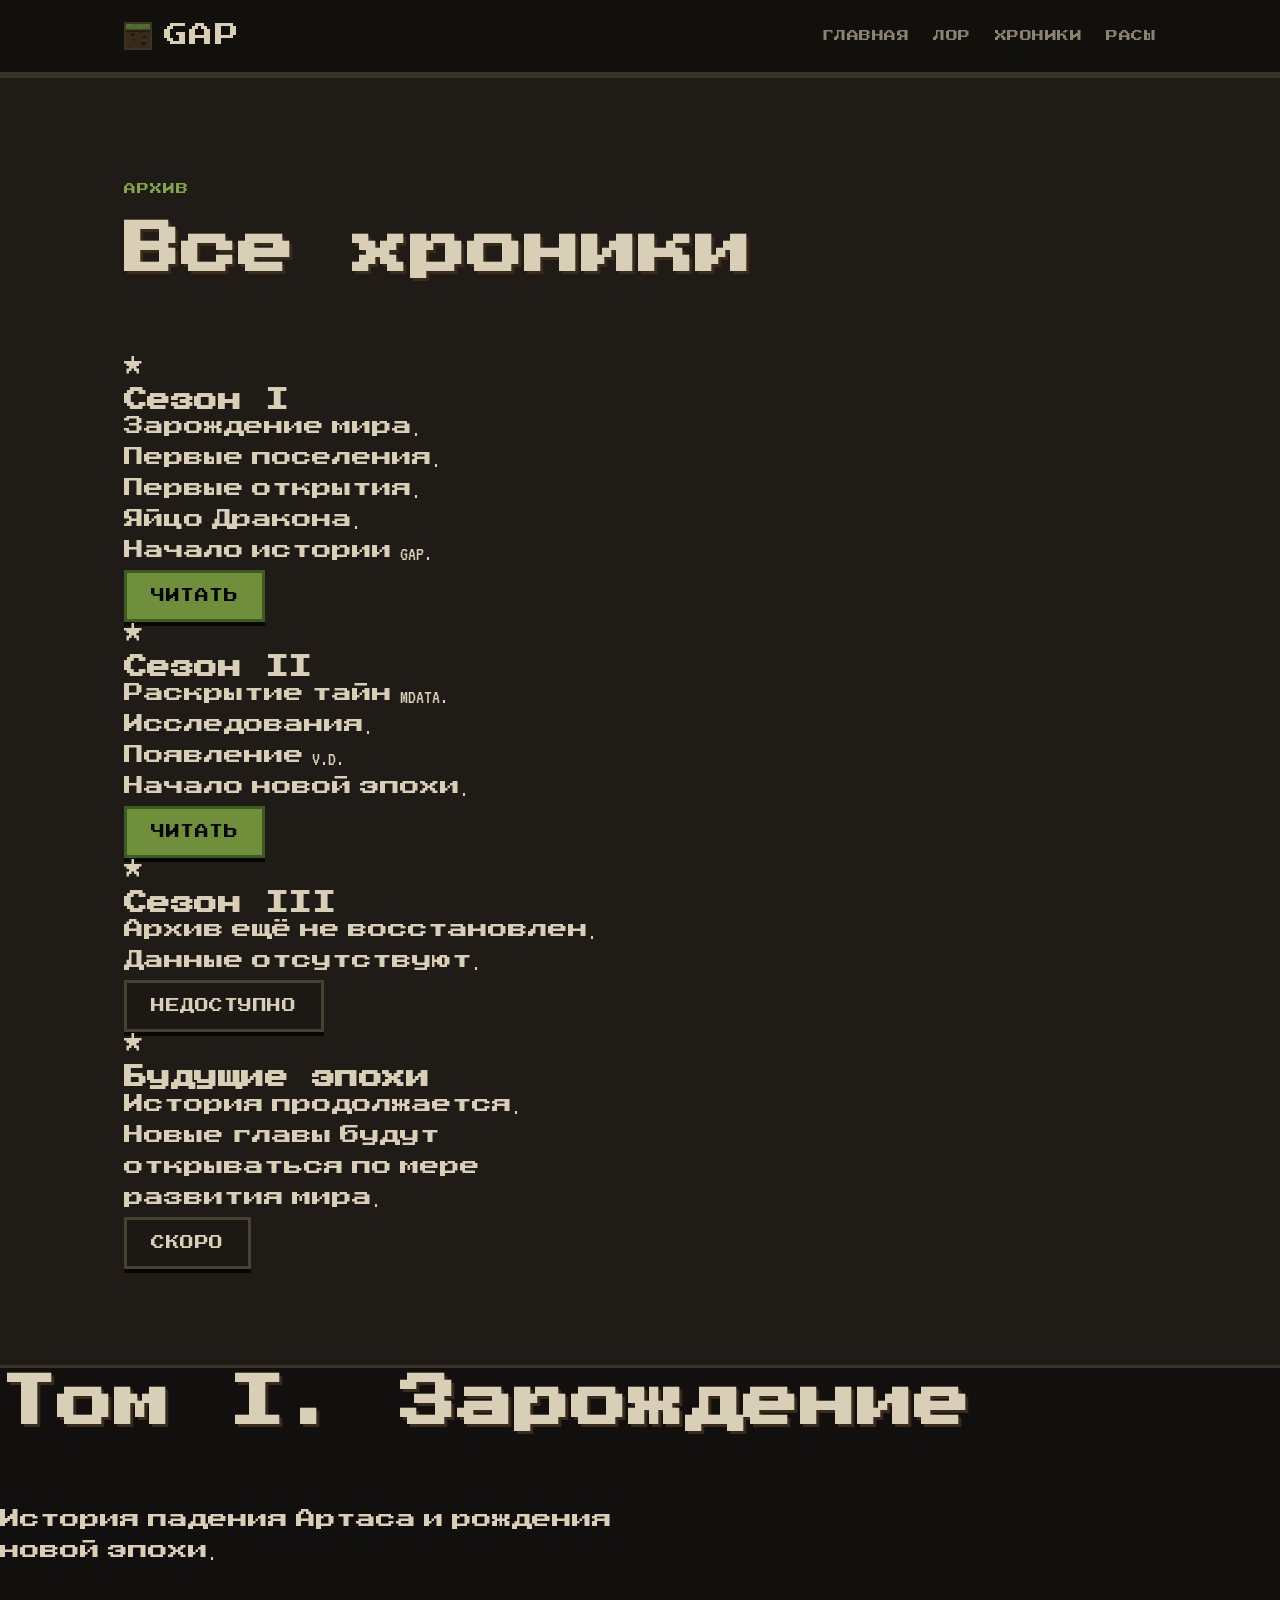
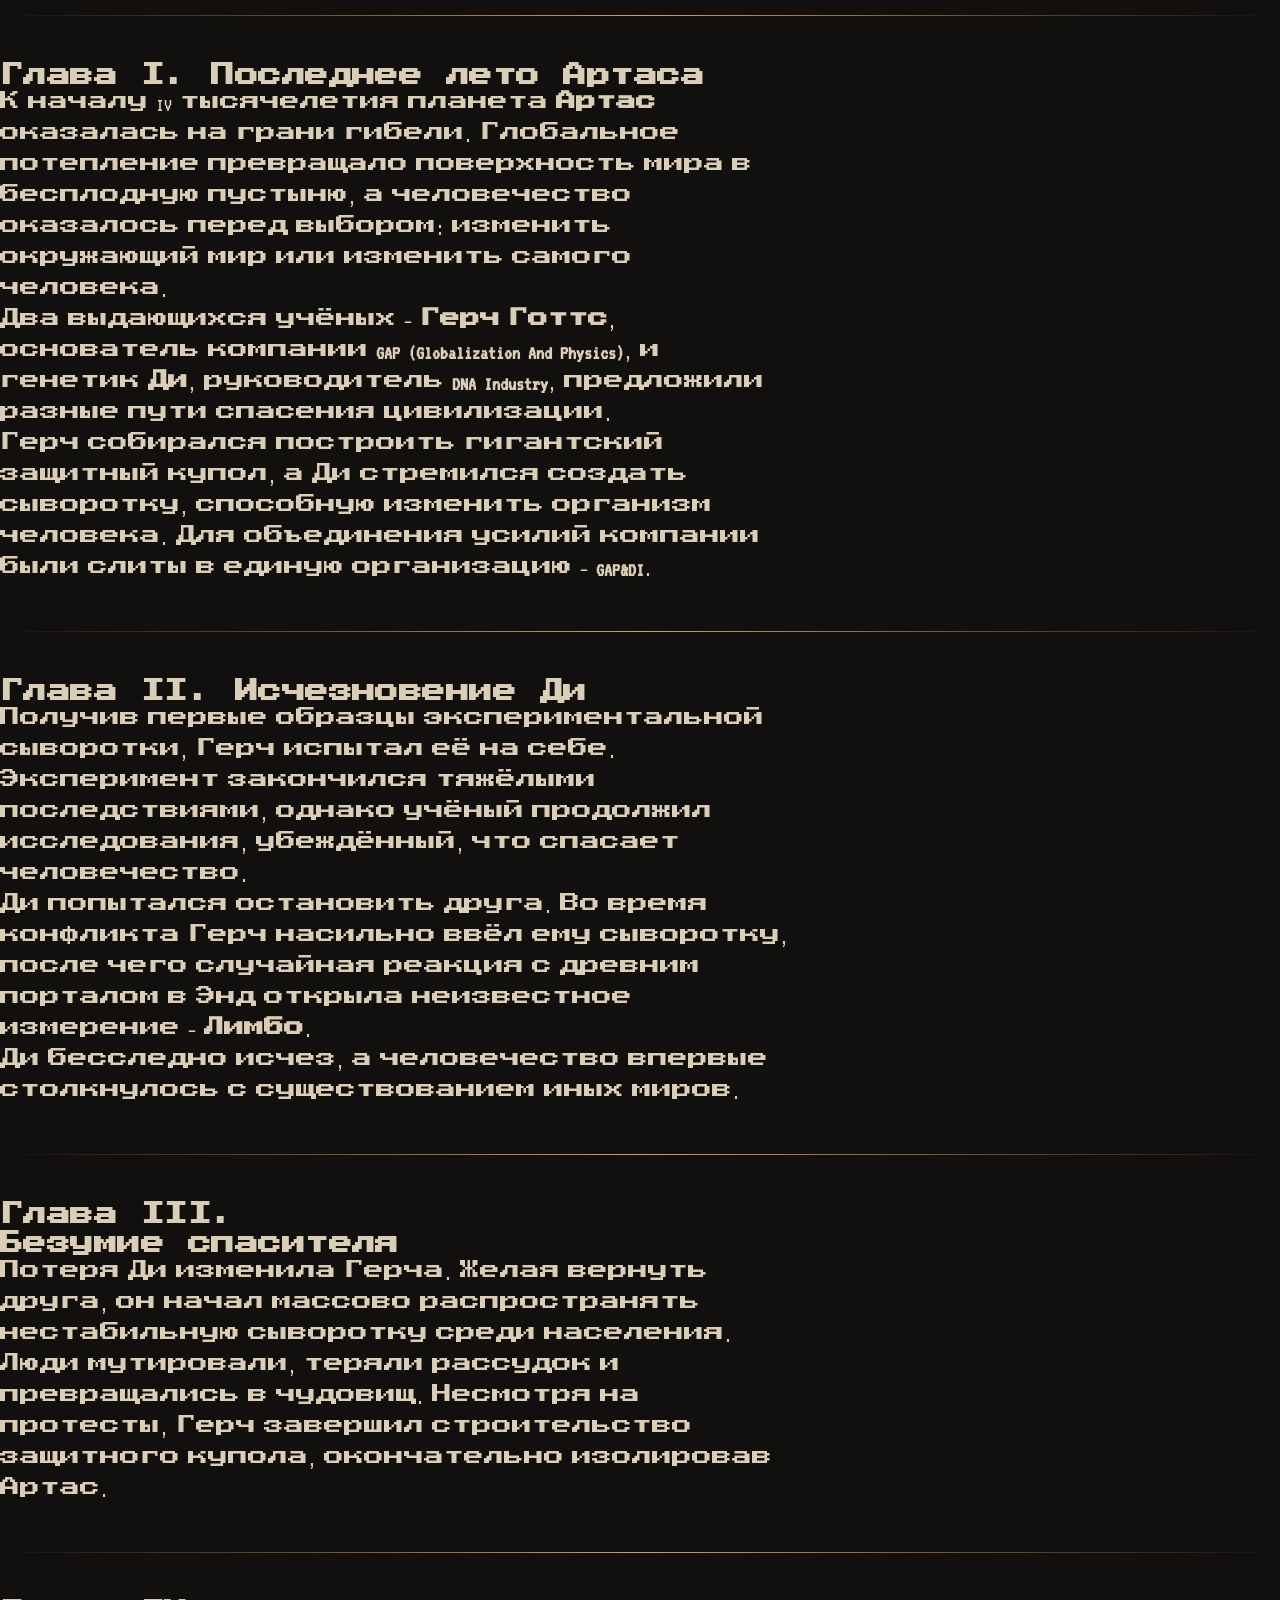
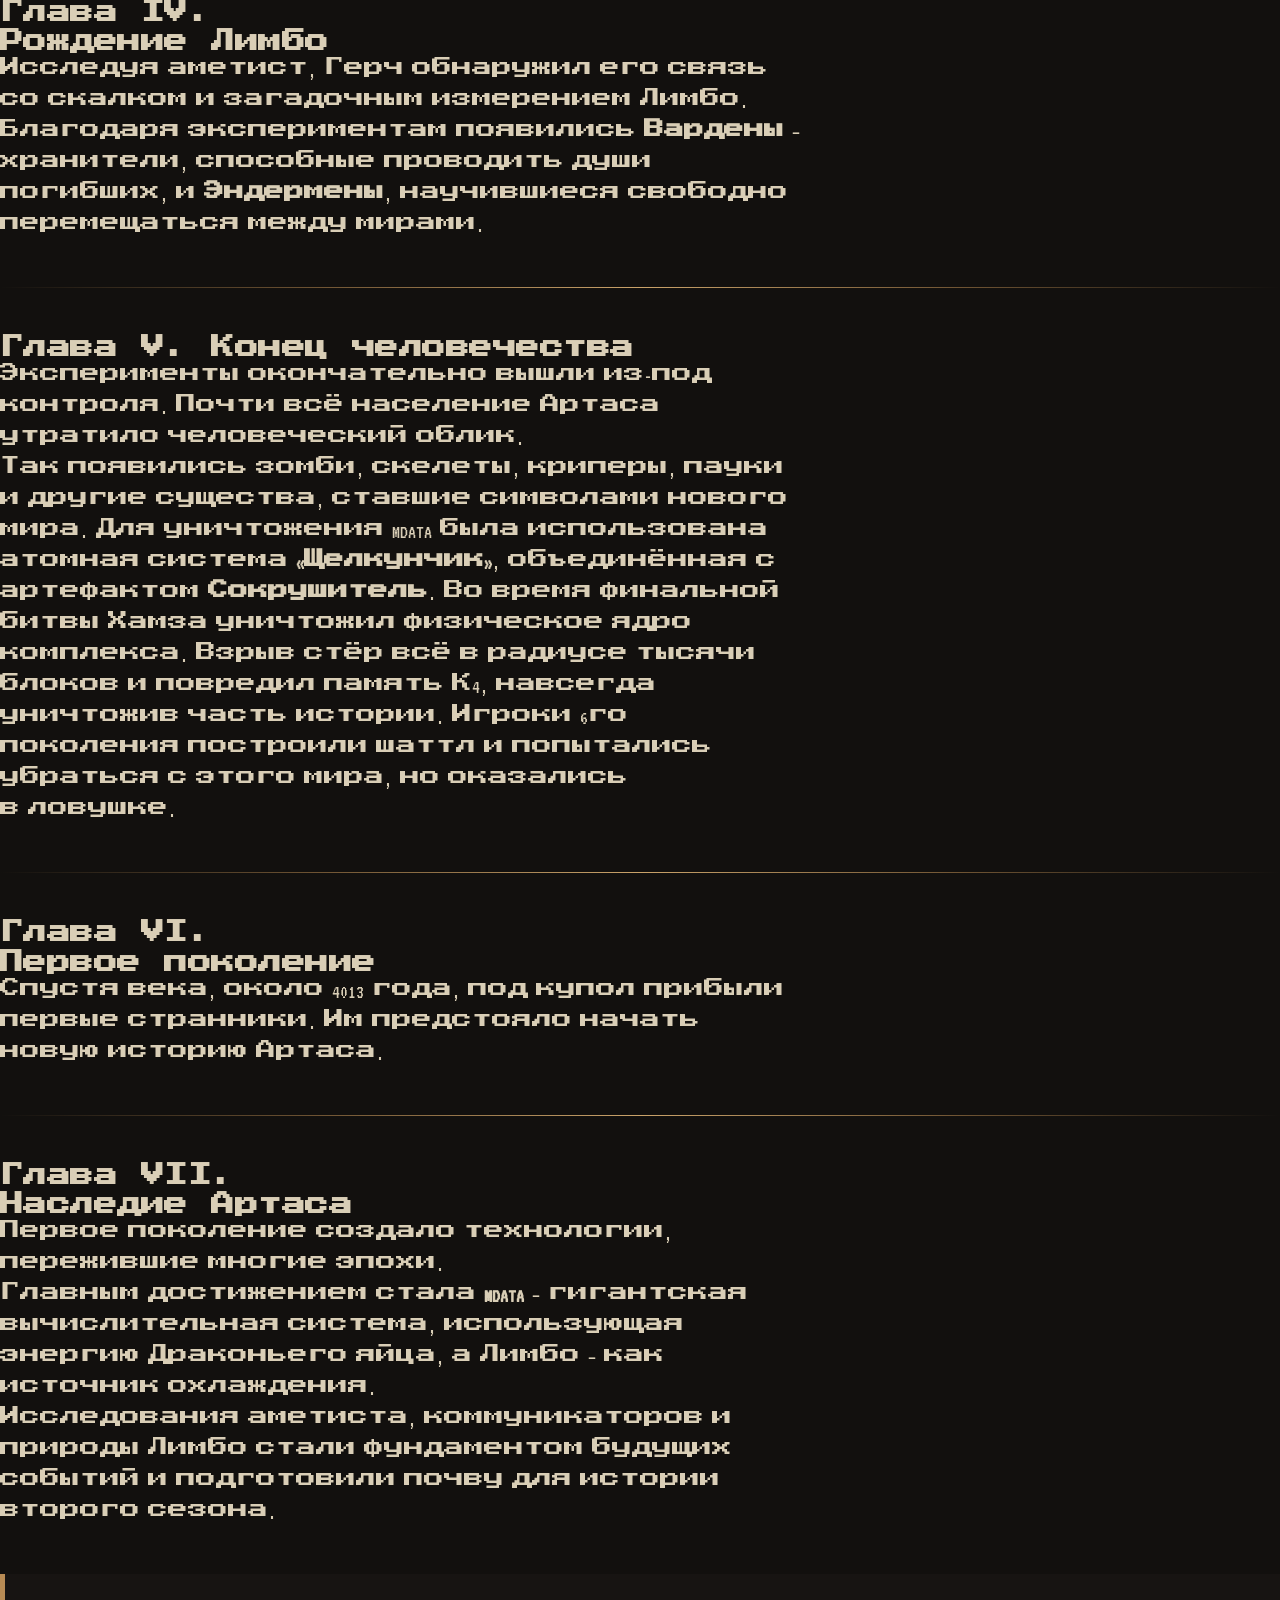
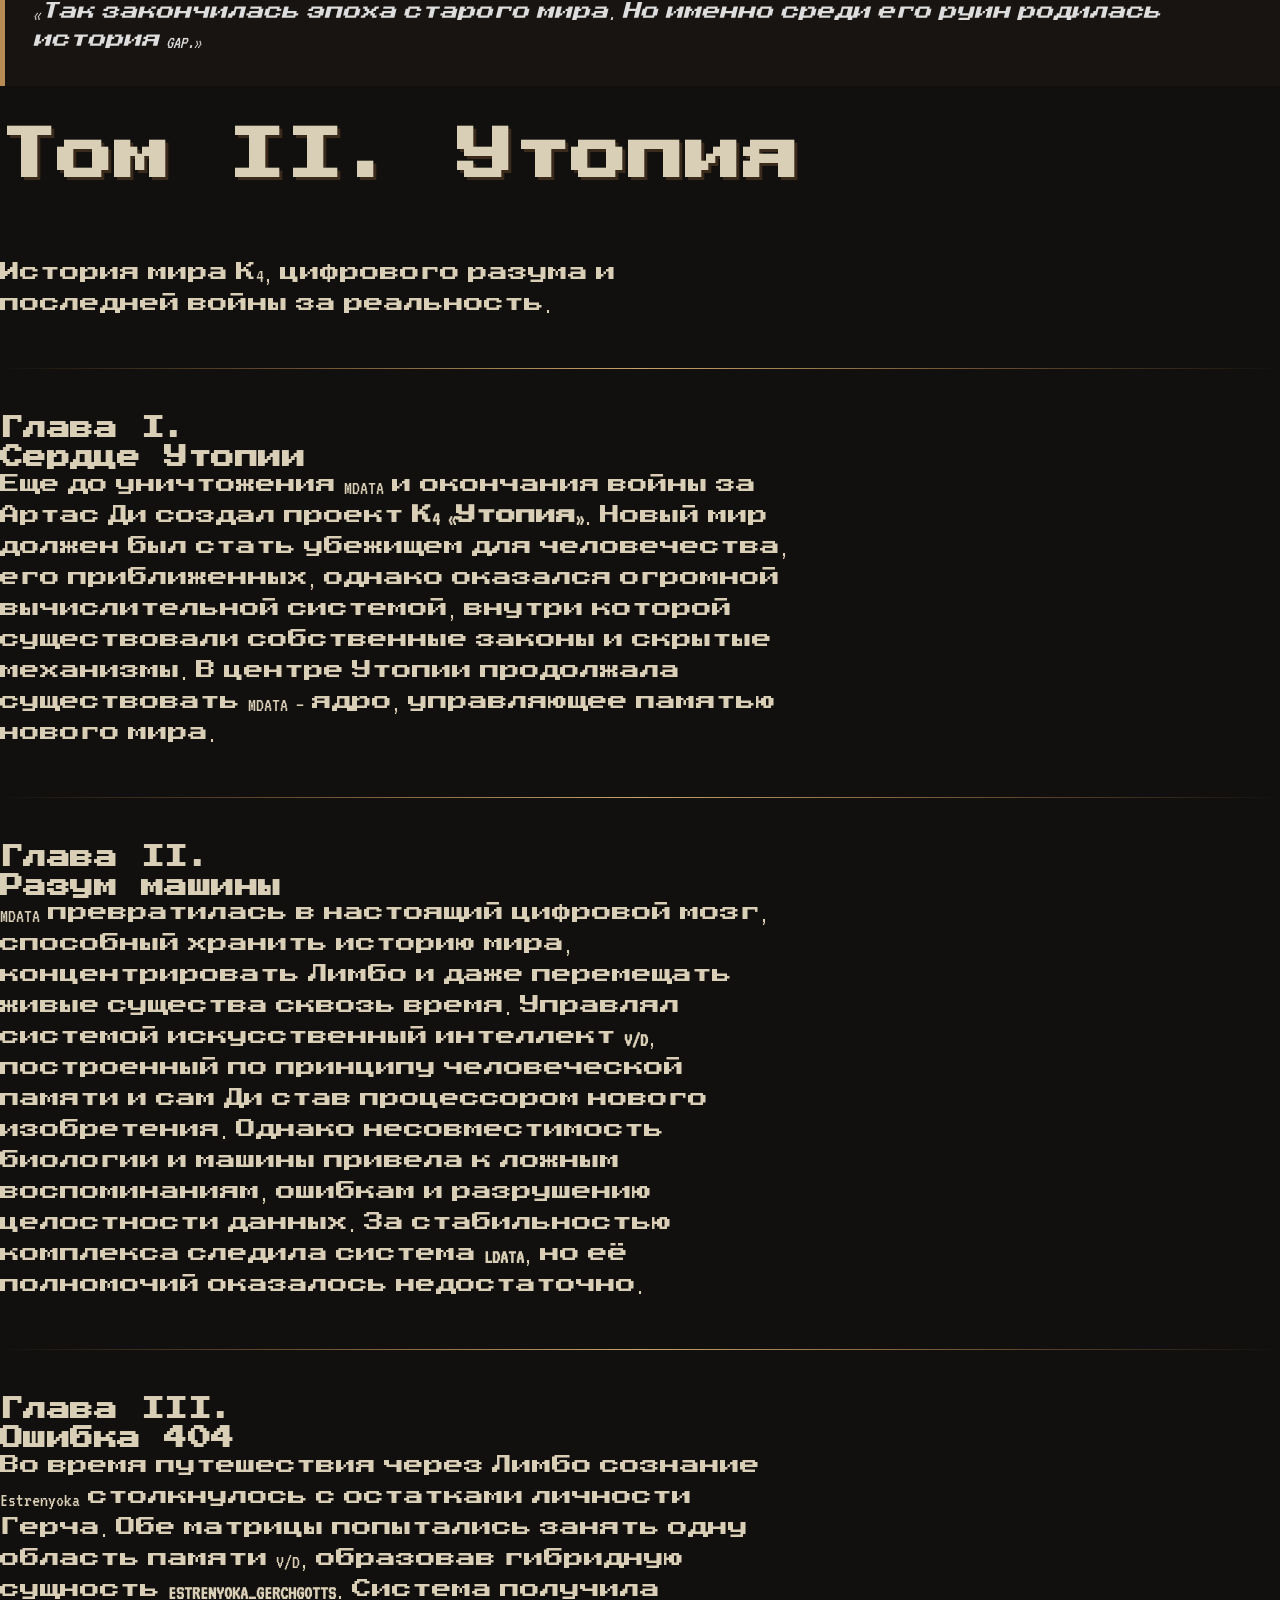
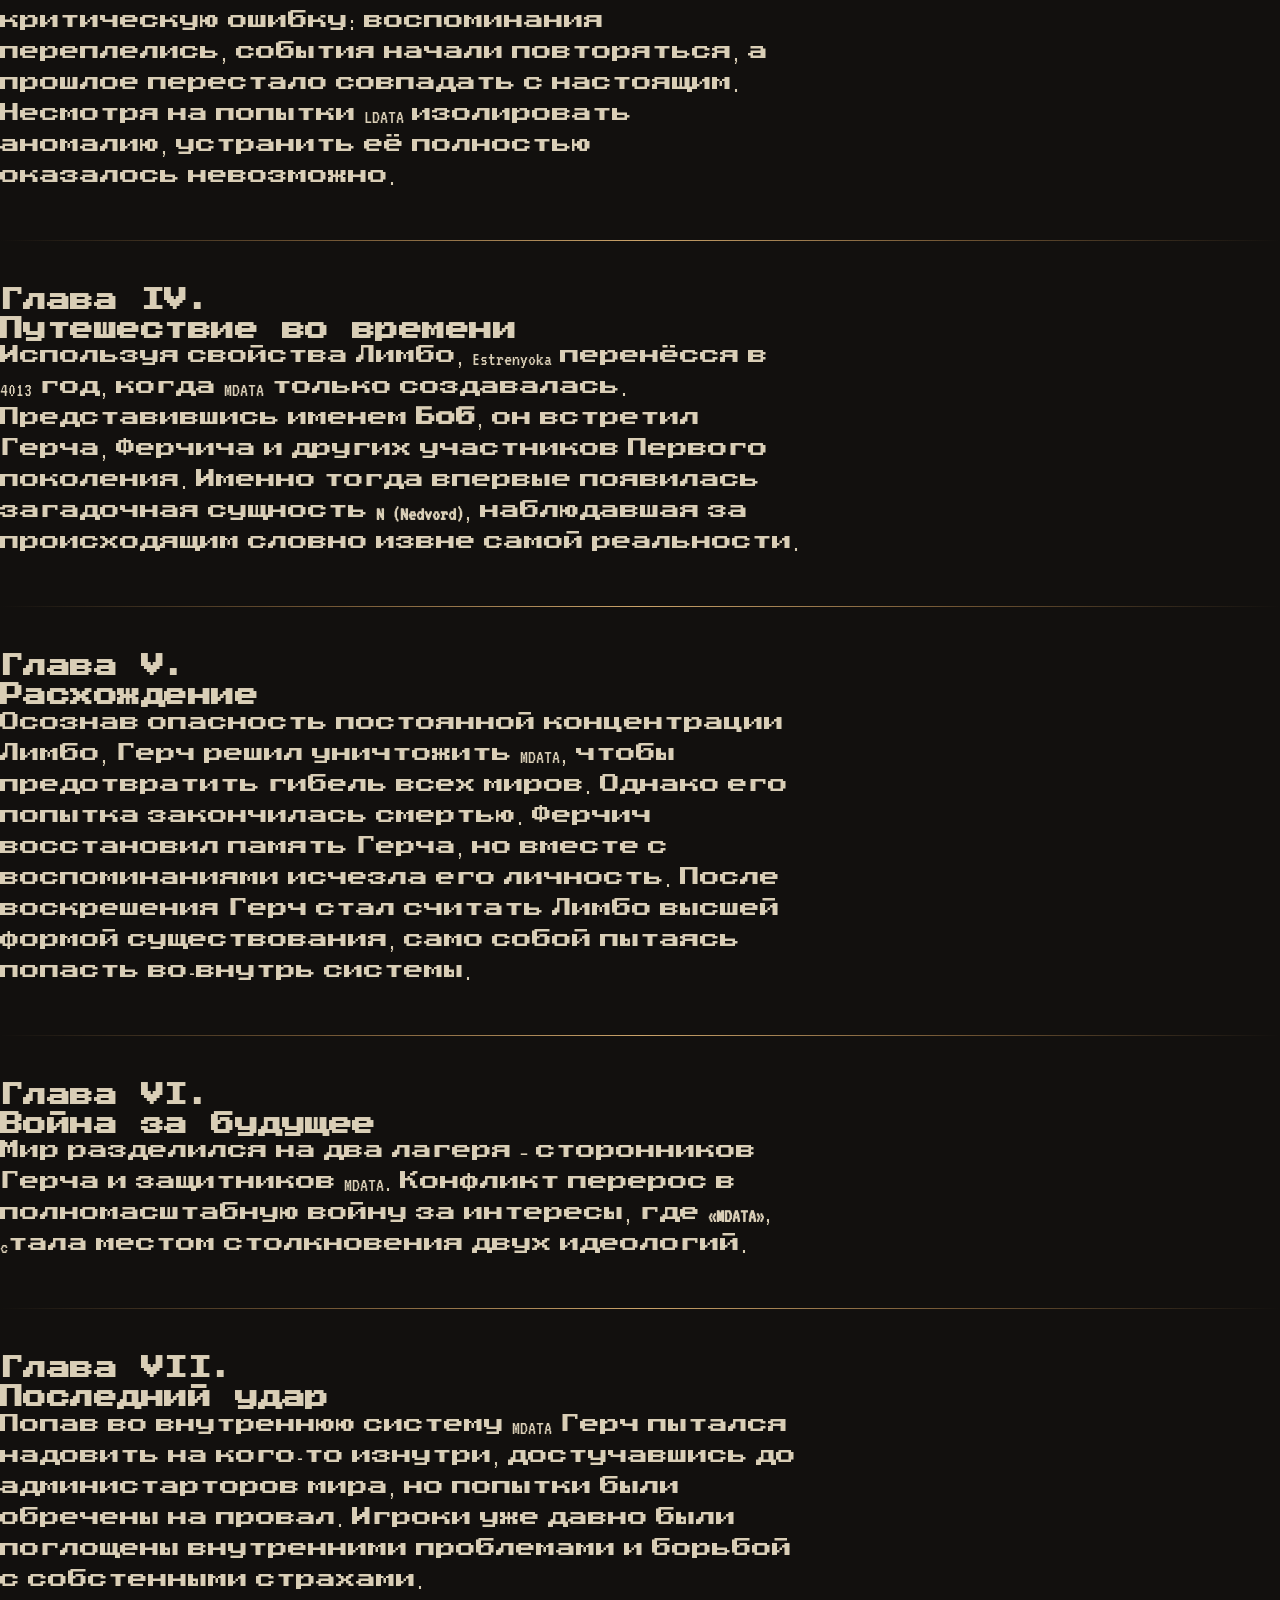
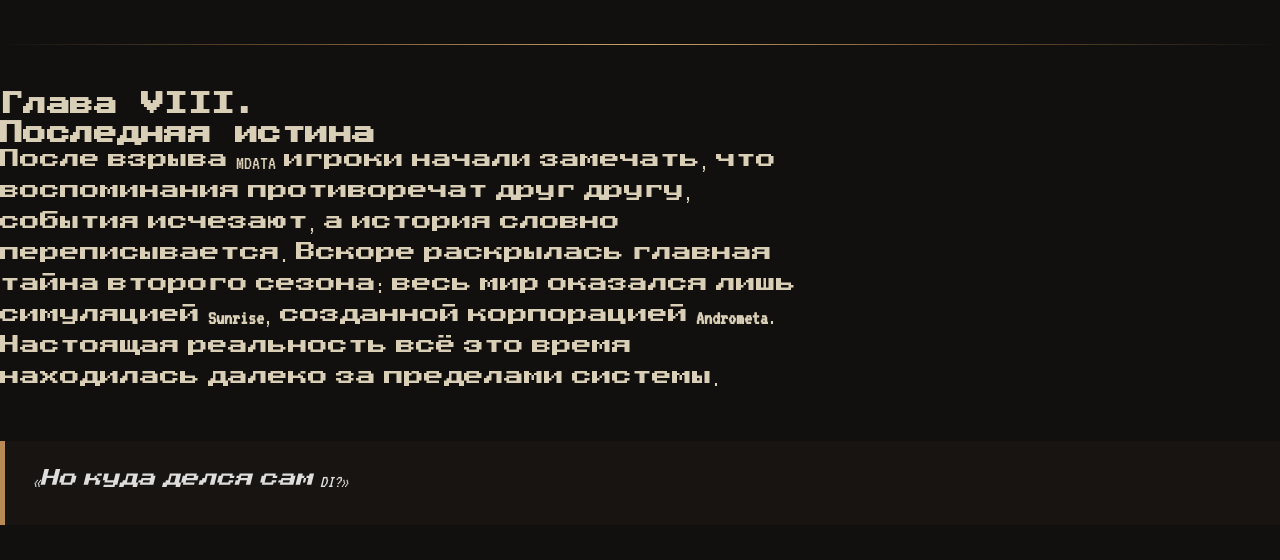
==== chronicles.html @ 8cba86d2 "Add files via upload" ====
<!DOCTYPE html>
<html lang="ru">
<head>
    <meta charset="UTF-8">
    <meta name="viewport" content="width=device-width, initial-scale=1.0">

    <title>Хроники мира — GAP</title>

    <link rel="stylesheet" href="style.css">

    <link rel="preconnect" href="https://fonts.googleapis.com">
    <link rel="preconnect" href="https://fonts.gstatic.com" crossorigin>

    <link href="https://fonts.googleapis.com/css2?family=Press+Start+2P&family=VT323&display=swap" rel="stylesheet">
</head>
<script>
const navToggle = document.getElementById("nav-toggle");
const nav = document.getElementById("nav");

navToggle.addEventListener("click", () => {
    nav.classList.toggle("active");
});
</script>

</body>
</html>

<!-- ===================================== -->
<!-- HEADER -->
<!-- ===================================== -->

<header class="header" id="header">
    <div class="container header__inner">

        <a href="#top" class="brand" aria-label="GAP — на главную">
            <svg class="brand__logo" width="28" height="28" viewBox="0 0 16 16" aria-hidden="true" shape-rendering="crispEdges">
                <rect x="0" y="0" width="16" height="16" fill="#3a2a1c"/>
                <rect x="0" y="0" width="16" height="4" fill="#4f6b2a"/>
                <rect x="0" y="3" width="16" height="1" fill="#3a4f1e"/>
                <rect x="2" y="0" width="1" height="1" fill="#5e7d33"/>
                <rect x="8" y="1" width="2" height="1" fill="#5e7d33"/>
                <rect x="13" y="0" width="1" height="2" fill="#5e7d33"/>
                <rect x="0" y="4" width="16" height="1" fill="#2a1d12"/>
                <rect x="3" y="6" width="2" height="2" fill="#241811"/>
                <rect x="9" y="5" width="1" height="1" fill="#241811"/>
                <rect x="11" y="8" width="2" height="1" fill="#241811"/>
                <rect x="5" y="10" width="1" height="2" fill="#241811"/>
                <rect x="10" y="12" width="3" height="2" fill="#241811"/>
            </svg>

            <span class="brand__name">GAP</span>
        </a>

        <nav class="nav" id="nav">
            <ul class="nav__list">
                <li><a href="index.html" class="nav__link">Главная</a></li>
                <li><a href="#" class="nav__link">Лор</a></li>
                <li><a href="chronicles.html" class="nav__link">Хроники</a></li>
                <li><a href="lors.html" class="nav__link">Расы</a></li>
            </ul>
        </nav>

    </div>
</header>
<!-- ===================================== -->
<!-- АРХИВ -->
<!-- ===================================== -->

<section class="section section--alt">

    <div class="container">

        <div class="section__head">

            <span class="section__kicker">Архив</span>

            <h2 class="section__title">
                Все хроники
            </h2>

        </div>

        <div class="chronicles-grid">

            <!-- Сезон I -->
            <article class="chronicle-card">

                <div class="chronicle-card__icon">★</div>

                <h3>Сезон I</h3>

                <p>
                    Зарождение мира.<br>
                    Первые поселения.<br>
                    Первые открытия.<br>
                    Яйцо Дракона.<br>
                    Начало истории GAP.
                </p>

                <a href="#season1" class="btn btn--primary">
                    Читать
                </a>

            </article>

            <!-- Сезон II -->
            <article class="chronicle-card">

                <div class="chronicle-card__icon">★</div>

                <h3>Сезон II</h3>

                <p>
                    Раскрытие тайн MDATA.<br>
                    Исследования.<br>
                    Появление V.D.<br>
                    Начало новой эпохи.
                </p>

                <a href="#season2" class="btn btn--primary">
                    Читать
                </a>

            </article>

            <!-- Сезон III -->
            <article class="chronicle-card">

                <div class="chronicle-card__icon">★</div>

                <h3>Сезон III</h3>

                <p>
                    Архив ещё не восстановлен.<br>
                    Данные отсутствуют.
                </p>

                <button class="btn btn--ghost" disabled>
                    Недоступно
                </button>

            </article>

            <!-- Будущие эпохи -->
            <article class="chronicle-card">

                <div class="chronicle-card__icon">★</div>

                <h3>Будущие эпохи</h3>

                <p>
                    История продолжается.<br>
                    Новые главы будут<br>
                    открываться по мере<br>
                    развития мира.
                </p>

                <button class="btn btn--ghost" disabled>
                    Скоро
                </button>

            </article>

        </div>

    </div>

</section>


<section id="season1" class="season-page">
    <h2 class="section__title">Том I. Зарождение</h2>
    <p class="season-subtitle">
        История падения Артаса и рождения новой эпохи.
         </p>
    <div class="race-divider"></div>


    <article class="chapter">

        <h3>Глава I. Последнее лето Артаса</h3>

        <p>
            К началу IV тысячелетия планета <strong>Артас</strong> оказалась на грани гибели.
            Глобальное потепление превращало поверхность мира в бесплодную пустыню,
            а человечество оказалось перед выбором: изменить окружающий мир или изменить самого человека.
        </p>

        <p>
            Два выдающихся учёных — <strong>Герч Готтс</strong>, основатель компании
            <strong>GAP (Globalization And Physics)</strong>, и генетик
            <strong>Ди</strong>, руководитель <strong>DNA Industry</strong>,
            предложили разные пути спасения цивилизации.
        </p>

        <p>
            Герч собирался построить гигантский защитный купол,
            а Ди стремился создать сыворотку,
            способную изменить организм человека.
            Для объединения усилий компании были слиты в единую организацию —
            <strong>GAP&DI</strong>.
        </p>

    </article>

    <div class="race-divider"></div>

    <article class="chapter">

        <h3>Глава II. Исчезновение Ди</h3>

        <p>
            Получив первые образцы экспериментальной сыворотки,
            Герч испытал её на себе.
            Эксперимент закончился тяжёлыми последствиями,
            однако учёный продолжил исследования,
            убеждённый, что спасает человечество.
        </p>

        <p>
            Ди попытался остановить друга.
            Во время конфликта Герч насильно ввёл ему сыворотку,
            после чего случайная реакция с древним порталом
            в Энд открыла неизвестное измерение —
            <strong>Лимбо</strong>.
        </p>

        <p>
            Ди бесследно исчез,
            а человечество впервые столкнулось
            с существованием иных миров.
        </p>

    </article>

    <div class="race-divider"></div>

    <article class="chapter">

    <h3>
    Глава III.<br>
    Безумие спасителя
    </h3>
        <p>
            Потеря Ди изменила Герча.
            Желая вернуть друга,
            он начал массово распространять
            нестабильную сыворотку среди населения.
        </p>

        <p>
            Люди мутировали,
            теряли рассудок
            и превращались в чудовищ.
            Несмотря на протесты,
            Герч завершил строительство защитного купола,
            окончательно изолировав Артас.
        </p>

    </article>

    <div class="race-divider"></div>

    <article class="chapter">

 <h3>
    Глава IV.<br>
    Рождение Лимбо
</h3>

        <p>
            Исследуя аметист,
            Герч обнаружил его связь со скалком
            и загадочным измерением Лимбо.
        </p>

        <p>
            Благодаря экспериментам появились
            <strong>Вардены</strong> —
            хранители, способные проводить души погибших,
            и <strong>Эндермены</strong>,
            научившиеся свободно перемещаться между мирами.
        </p>

    </article>

    <div class="race-divider"></div>

    <article class="chapter">

        <h3>Глава V. Конец человечества</h3>

        <p>
            Эксперименты окончательно вышли из-под контроля.
            Почти всё население Артаса утратило человеческий облик.
        </p>

        <p>
            Так появились
            зомби,
            скелеты,
            криперы,
            пауки
            и другие существа,
            ставшие символами нового мира. 
            Для уничтожения MDATA была использована атомная система
            <strong>«Щелкунчик»</strong>, объединённая с артефактом
            <strong>Сокрушитель</strong>. Во время финальной битвы Хамза
            уничтожил физическое ядро комплекса. Взрыв стёр всё в радиусе
            тысячи блоков и повредил память К4, навсегда уничтожив часть
            истории.
               Игроки 6го поколения построили шаттл и попытались убраться с этого мира, но оказались в ловушке.
        </p>

    </article>

    <div class="race-divider"></div>

    <article class="chapter">

        <h3>
            Глава VI.<br>
            Первое поколение
        </h3>

        <p>
            Спустя века,
            около 4013 года,
            под купол прибыли первые странники.
            Им предстояло начать новую историю Артаса.
        </p>


    </article>

    <div class="race-divider"></div>

    <article class="chapter">

     <h3>
    Глава VII.<br>
    Наследие Артаса
</h3>

        <p>
            Первое поколение создало технологии,
            пережившие многие эпохи.
        </p>

        <p>
            Главным достижением стала
            <strong>MDATA</strong> —
            гигантская вычислительная система,
            использующая энергию Драконьего яйца,
            а Лимбо — как источник охлаждения.
        </p>

        <p>
            Исследования аметиста,
            коммуникаторов
            и природы Лимбо
            стали фундаментом будущих событий
            и подготовили почву
            для истории второго сезона.
        </p>

        <blockquote>
            «Так закончилась эпоха старого мира.
            Но именно среди его руин родилась история GAP.»
        </blockquote>

    </article>

</section>

<section id="season2" class="season-page">

    <h2 class="section__title">Том II. Утопия</h2>

    <p class="season-subtitle">
        История мира К4, цифрового разума и последней войны за реальность.
    </p>

    <div class="race-divider"></div>

    <article class="chapter">

        <h3>
            Глава I.<br>
            Сердце Утопии
        </h3>

        <p>
            Еще до уничтожения MDATA и окончания войны за Артас Ди создал проект
            <strong>К4 «Утопия»</strong>. Новый мир должен был стать убежищем для
            человечества, его приближенных, однако оказался огромной вычислительной системой,
            внутри которой существовали собственные законы и скрытые механизмы.
            В центре Утопии продолжала существовать MDATA — ядро,
            управляющее памятью нового мира. 
        </p>

    </article>

    <div class="race-divider"></div>

    <article class="chapter">

        <h3>
            Глава II.<br>
            Разум машины
        </h3>

        <p>
            MDATA превратилась в настоящий цифровой мозг, способный хранить
            историю мира, концентрировать Лимбо и даже перемещать живые существа
            сквозь время. Управлял системой искусственный интеллект
            <strong>V/D</strong>, построенный по принципу человеческой памяти и сам Ди став процессором нового изобретения.
            Однако несовместимость биологии и машины привела к ложным
            воспоминаниям, ошибкам и разрушению целостности данных.
            За стабильностью комплекса следила система
            <strong>LDATA</strong>, но её полномочий оказалось недостаточно.
        </p>

    </article>

    <div class="race-divider"></div>

    <article class="chapter">

        <h3>
            Глава III.<br>
            Ошибка 404
        </h3>

        <p>
            Во время путешествия через Лимбо сознание Estrenyoka столкнулось
            с остатками личности Герча. Обе матрицы попытались занять одну
            область памяти V/D, образовав гибридную сущность
            <strong>ESTRENYOKA_GERCHGOTTS</strong>.
            Система получила критическую ошибку:
            воспоминания переплелись, события начали повторяться,
            а прошлое перестало совпадать с настоящим.
            Несмотря на попытки LDATA изолировать аномалию,
            устранить её полностью оказалось невозможно.
        </p>

    </article>

    <div class="race-divider"></div>

    <article class="chapter">

        <h3>
            Глава IV.<br>
            Путешествие во времени
        </h3>

        <p>
            Используя свойства Лимбо, Estrenyoka перенёсся в 4013 год,
            когда MDATA только создавалась. Представившись именем
            <strong>Боб</strong>, он встретил Герча, Ферчича и других участников
            Первого поколения. Именно тогда впервые появилась загадочная
            сущность <strong>N (Nedvord)</strong>, наблюдавшая за происходящим
            словно извне самой реальности.
        </p>

    </article>

    <div class="race-divider"></div>

    <article class="chapter">

        <h3>
            Глава V.<br>
            Расхождение
        </h3>

        <p>
           Осознав опасность постоянной концентрации Лимбо,
            Герч решил уничтожить MDATA, чтобы предотвратить гибель
            всех миров. Однако его попытка закончилась смертью.
            Ферчич восстановил память Герча, но вместе с воспоминаниями
            исчезла его личность. После воскрешения Герч стал считать
            Лимбо высшей формой существования, само собой пытаясь попасть во-внутрь системы.
        </p>

    </article>

    <div class="race-divider"></div>

    <article class="chapter">

        <h3>
            Глава VI.<br>
            Война за будущее
        </h3>

        <p>
          Мир разделился на два лагеря — сторонников Герча
            и защитников MDATA. Конфликт перерос в полномасштабную войну
            за интересы, где <strong>«MDATA»</strong>, cтала местом столкновения
         двух идеологий.
        </p>

    </article>

    <div class="race-divider"></div>

    <article class="chapter">

        <h3>
            Глава VII.<br>
            Последний удар
        </h3>

        <p>

Попав во внутреннюю систему MDATA Герч пытался надовить на кого-то изнутри, достучавшись до администарторов
            мира, но попытки были обречены на провал. Игроки уже давно были поглощены
            внутренними проблемами и борьбой с собстенными страхами.
        </p>


    </article>


    <div class="race-divider"></div>

    <article class="chapter">

        <h3>
            Глава VIII.<br>
            Последняя истина
        </h3>

        <p>
           После взрыва MDATA игроки начали замечать,
            что воспоминания противоречат друг другу,
            события исчезают, а история словно переписывается.
            Вскоре раскрылась главная тайна второго сезона:
            весь мир оказался лишь симуляцией
            <strong>Sunrise</strong>, созданной корпорацией
            <strong>Andrometa</strong>.
            Настоящая реальность всё это время находилась далеко
            за пределами системы.
        </p>

        <blockquote>
            «Но куда делся сам DI?»
        </blockquote>

    </article>

</section>
<script>
const navToggle = document.getElementById("nav-toggle");
const nav = document.getElementById("nav");

navToggle.addEventListener("click", () => {
    nav.classList.toggle("active");
});
</script>

</body>
</html>
---- style.css ----
/* =========================================================
   GAP — Grow And Patience
   Grim dark Minecraft / pixel aesthetic. Dark-first.
   ========================================================= */

/* ---------- Design Tokens ---------- */
:root,
[data-theme='dark'] {
  --color-bg: #12100e;
  --color-bg-2: #16130f;
  --color-surface: #1c1814;
  --color-surface-2: #241f19;
  --color-surface-offset: #1f1b16;
  --color-divider: #2e2820;
  --color-border: #3a3327;
  --color-border-strong: #4a4133;

 --color-text: #d9ceb6;
  --color-text-muted: #8c8270;
  --color-text-faint: #5e5648;

  --color-moss: #6f8f3a;
  --color-moss-hover: #82a447;
  --color-moss-dark: #3f5a22;
  --color-dirt: #5e4630;
  --color-dirt-dark: #3a2a1c;
  --color-blood: #a83232;
  --color-blood-bright: #c44545;
  --color-gold: #c8932f;
  --color-gold-bright: #e0b04e;
  --color-ember: #c25e1c;
  --color-online: #6f8f3e;

  --color-primary: var(--color-moss);
  --color-primary-hover: var(--color-moss-hover);

  --shadow-pixel: 0 4px 0 0 #070605;
  --shadow-pixel-sm: 0 2px 0 0 #070605;
  --hero-sky-1: #0a0908;
  --hero-sky-2: #1c1810;
  --hero-glow: rgba(194,94,28,0.18);
  --hero-floor-1: #3a2a1c;
  --hero-floor-2: #241810;
  --title-color: #e8dcbf;
  --title-glow: rgba(224,176,78,0.4);
}

[data-theme='light'] {
  --color-bg: #cfc4a8;
  --color-bg-2: #c8bca0;
  --color-surface: #ddd2b2;
  --color-surface-2: #e4dbc0;
  --color-surface-offset: #d6caaa;
  --color-divider: #b8ac88;
  --color-border: #9c8c62;
  --color-border-strong: #7e6e48;

  --color-text: #2a2014;
  --color-text-muted: #5e4f33;
  --color-text-faint: #8a7855;

  --color-moss: #4a6b22;
  --color-moss-hover: #3f5a1e;
  --color-moss-dark: #324a18;
  --color-dirt: #5e4630;
  --color-dirt-dark: #3a2a1c;
  --color-blood: #7a2222;
  --color-blood-bright: #9b3030;
  --color-gold: #8a5a18;
  --color-gold-bright: #a06a1c;
  --color-ember: #a8531a;
  --color-online: #3f5a26;

  --color-primary: var(--color-moss);
  --color-primary-hover: var(--color-moss-hover);

  --shadow-pixel: 0 4px 0 0 rgba(42,32,20,0.4);
  --shadow-pixel-sm: 0 2px 0 0 rgba(42,32,20,0.35);
  --hero-sky-1: #b9ad8c;
  --hero-sky-2: #a89870;
  --hero-glow: rgba(168,83,26,0.16);
  --hero-floor-1: #5e4630;
  --hero-floor-2: #4a3826;
  --title-color: #2a2014;
  --title-glow: rgba(138,90,24,0.2);
}

:root {
  --font-display: 'Press Start 2P', 'VT323', monospace;
  --font-body: 'VT323', 'Press Start 2P', monospace;

  --text-xs: 0.875rem;
  --text-sm: 1rem;
  --text-base: 1.25rem;
  --text-lg: 1.5rem;
  --text-xl: 2rem;
  --text-2xl: 2.75rem;
  --text-hero: clamp(3rem, 13vw, 7.5rem);

  --space-1: 0.25rem; --space-2: 0.5rem; --space-3: 0.75rem; --space-4: 1rem;
  --space-5: 1.25rem; --space-6: 1.5rem; --space-8: 2rem; --space-10: 2.5rem;
  --space-12: 3rem; --space-16: 4rem; --space-20: 5rem; --space-24: 6rem;

  --content-default: 1080px;
  --transition: 140ms steps(4);
}

/* ---------- Base reset ---------- */
*, *::before, *::after { box-sizing: border-box; margin: 0; padding: 0; }

html {
  -webkit-text-size-adjust: none; text-size-adjust: none;
  scroll-behavior: smooth; scroll-padding-top: var(--space-20);
}

body {
  min-height: 100dvh;
  font-family: var(--font-body);
  font-size: var(--text-base);
  line-height: 1.55;
  color: var(--color-text);
  background-color: var(--color-bg);
  background-image:
    radial-gradient(ellipse at 50% 0%, var(--color-bg-2), var(--color-bg) 60%),
    radial-gradient(circle at 85% 70%, rgba(168,50,50,0.05), transparent 45%);
  background-attachment: fixed;
  overflow-x: hidden;
  image-rendering: pixelated;
  -webkit-font-smoothing: none;
}

img, svg, canvas { display: block; max-width: 100%; height: auto; }
ul[role='list'], ol[role='list'] { list-style: none; }
a { color: inherit; text-decoration: none; }
button { cursor: pointer; font: inherit; color: inherit; background: none; border: none; }

h1, h2, h3 {
  font-family: var(--font-display);
  line-height: 1.25; text-wrap: balance; letter-spacing: 0.02em;
}
p, li { text-wrap: pretty; max-width: 100ch; }

::selection { background: var(--color-moss); color: #070605; }
:focus-visible { outline: 3px solid var(--color-gold-bright); outline-offset: 3px; }

@media (prefers-reduced-motion: reduce) {
  *, *::before, *::after { animation-duration: 0.01ms !important; transition-duration: 0.01ms !important; scroll-behavior: auto !important; }
}

/* ---------- Layout ---------- */
.container { width: 100%; max-width: var(--content-default); margin-inline: auto; padding-inline: var(--space-6); }

/* ---------- Pixel button ---------- */
.btn {
  display: inline-flex; align-items: center; justify-content: center; gap: var(--space-2);
  font-family: var(--font-display); font-size: var(--text-xs); letter-spacing: 0.04em;
  padding: var(--space-4) var(--space-6); border: 3px solid #070605; box-shadow: var(--shadow-pixel);
  transition: transform var(--transition), box-shadow var(--transition), background var(--transition), color var(--transition);
  text-transform: uppercase; line-height: 1;
}
.btn:active { transform: translateY(3px); box-shadow: var(--shadow-pixel-sm); }
.btn--sm { font-size: 0.75rem; padding: var(--space-3) var(--space-4); box-shadow: var(--shadow-pixel-sm); }
.btn--sm:active { transform: translateY(2px); box-shadow: none; }
.btn--lg { font-size: var(--text-sm); padding: var(--space-5) var(--space-8); }

.btn--primary { background: var(--color-moss); color: #070605; border-color: var(--color-moss-dark); }
.btn--primary:hover { background: var(--color-moss-hover); box-shadow: 0 4px 0 0 #070605, 0 0 18px rgba(111,143,58,0.4); }
.btn--ghost { background: var(--color-surface); color: var(--color-text); border-color: var(--color-border-strong); }
.btn--ghost:hover { background: var(--color-surface-2); border-color: var(--color-moss); color: var(--color-moss-hover); }
[data-theme='light'] .btn { border-color: #2a2014; }

/* ---------- Header ---------- */
.header {
  position: sticky; top: 0; z-index: 50;
  background: color-mix(in srgb, var(--color-bg) 88%, transparent);
  backdrop-filter: blur(6px); border-bottom: 3px solid var(--color-border);
}
.header__inner { display: flex; align-items: center; justify-content: space-between; gap: var(--space-4); min-height: 72px; }
.brand { display: flex; align-items: center; gap: var(--space-3); font-family: var(--font-display); font-size: var(--text-lg); color: var(--color-text); }
.brand__logo { image-rendering: pixelated; border: 2px solid var(--color-border); background: var(--color-surface); }
.brand__name { letter-spacing: 0.06em; }

.nav__list { display: flex; align-items: center; gap: var(--space-6); list-style: none; }
.nav__link {
  font-family: var(--font-display); font-size: 0.75rem; color: var(--color-text-muted);
  text-transform: uppercase; letter-spacing: 0.04em; padding: var(--space-2) 0;
  transition: color var(--transition); position: relative;
}
.nav__link:hover { color: var(--color-moss-hover); }
.nav__link::after { content: ''; position: absolute; left: 0; bottom: -2px; width: 0; height: 3px; background: var(--color-moss); transition: width var(--transition); }
.nav__link:hover::after { width: 100%; }

.header__actions { display: flex; align-items: center; gap: var(--space-3); }
.icon-btn { display: grid; place-items: center; width: 40px; height: 40px; border: 2px solid var(--color-border); background: var(--color-surface); color: var(--color-text); transition: background var(--transition), border-color var(--transition), color var(--transition); }
.icon-btn:hover { border-color: var(--color-moss); color: var(--color-moss-hover); }

.nav__toggle { display: none; flex-direction: column; gap: 5px; width: 40px; height: 40px; align-items: center; justify-content: center; border: 2px solid var(--color-border); background: var(--color-surface); }
.nav__toggle-bar { width: 20px; height: 3px; background: var(--color-text); transition: transform var(--transition), opacity var(--transition); }
.nav__toggle[aria-expanded='true'] .nav__toggle-bar:nth-child(1) { transform: translateY(8px) rotate(45deg); }
.nav__toggle[aria-expanded='true'] .nav__toggle-bar:nth-child(2) { opacity: 0; }
.nav__toggle[aria-expanded='true'] .nav__toggle-bar:nth-child(3) { transform: translateY(-8px) rotate(-45deg); }

@media (max-width: 860px) {
  .nav__toggle { display: flex; }
  .nav { position: fixed; inset: 72px 0 auto 0; background: var(--color-bg); border-bottom: 3px solid var(--color-border); transform: translateY(-120%); transition: transform 200ms steps(6); padding: var(--space-6) var(--space-6) var(--space-8); }
  .nav[data-open='true'] { transform: translateY(0); }
  .nav__list { flex-direction: column; align-items: flex-start; gap: var(--space-5); }
  .nav__link { font-size: var(--text-sm); }
  .nav__cta { display: none; }
}

/* ---------- Hero ---------- */
.hero { position: relative; padding-block: var(--space-24) var(--space-16); overflow: hidden; isolation: isolate; }
.hero__sky { position: absolute; inset: 0; z-index: -2; background: radial-gradient(ellipse at 50% 80%, var(--hero-sky-2), var(--hero-sky-1) 70%); }
.hero__sky::after { content: ''; position: absolute; inset: 0; background: radial-gradient(circle at 50% 78%, var(--hero-glow), transparent 45%); }
.hero__ground { position: absolute; left: 0; right: 0; bottom: 0; height: 120px; z-index: -1; background: linear-gradient(180deg, var(--hero-floor-1), var(--hero-floor-2)); border-top: 6px solid var(--color-moss); box-shadow: inset 0 8px 0 -2px var(--color-moss-dark); }
.hero__ground::after { content: ''; position: absolute; inset: 0; background-image: repeating-linear-gradient(90deg, transparent 0 24px, rgba(0,0,0,0.22) 24px 25px); }
.hero__inner { position: relative; text-align: center; display: flex; flex-direction: column; align-items: center; gap: var(--space-6); padding-bottom: var(--space-20); }

.tag { display: inline-flex; align-items: center; gap: var(--space-2); font-family: var(--font-display); font-size: 0.75rem; letter-spacing: 0.1em; text-transform: uppercase; color: var(--color-text); background: var(--color-surface); border: 2px solid var(--color-border); padding: var(--space-2) var(--space-4); box-shadow: var(--shadow-pixel-sm); }
.tag__rune { color: var(--color-blood-bright); }

.hero__title { font-size: var(--text-hero); color: var(--title-color); letter-spacing: 0.04em; text-shadow: 4px 0 0 var(--color-dirt-dark), 0 4px 0 var(--color-dirt-dark), 4px 4px 0 #070605, 0 0 30px var(--title-glow); }
[data-theme='light'] .hero__title { text-shadow: 3px 0 0 var(--color-dirt-dark), 0 3px 0 var(--color-dirt-dark), 3px 3px 0 rgba(0,0,0,0.5); }
.hero__stark { font-family: var(--font-display); font-size: var(--text-xl); color: var(--color-blood-bright); letter-spacing: 0.04em; text-shadow: 3px 3px 0 #070605; }
[data-theme='light'] .hero__stark { text-shadow: 2px 2px 0 rgba(0,0,0,0.3); }
.hero__subtitle { font-size: var(--text-xl); color: var(--color-text); font-family: var(--font-body); max-width: 18ch; }

/* ---------- Server card ---------- */
.server-card { width: 100%; max-width: 760px; background: var(--color-surface); border: 3px solid var(--color-border-strong); box-shadow: var(--shadow-pixel); display: flex; flex-direction: column; }
.server-card__status { display: flex; align-items: center; gap: var(--space-3); padding: var(--space-4) var(--space-5); border-bottom: 3px solid var(--color-border); background: var(--color-surface-offset); font-size: var(--text-base); flex-wrap: wrap; }
.status-dot { width: 14px; height: 14px; background: var(--color-text-faint); box-shadow: inset -3px -3px 0 rgba(0,0,0,0.3); flex-shrink: 0; }
.status-dot.is-online { background: var(--color-online); animation: pulse 1.6s steps(8) infinite; box-shadow: inset -3px -3px 0 rgba(0,0,0,0.3), 0 0 10px var(--color-online); }
.status-dot.is-offline { background: var(--color-blood); box-shadow: inset -3px -3px 0 rgba(0,0,0,0.3), 0 0 10px var(--color-blood); }
@keyframes pulse { 0%,100% { opacity: 1; } 50% { opacity: 0.4; } }
.status-text { color: var(--color-text); }
.status-players { color: var(--color-text-muted); margin-left: auto; font-size: var(--text-base); }

.server-card__ip { display: flex; align-items: center; gap: var(--space-4); padding: var(--space-5); flex-wrap: wrap; }
.ip-label { font-family: var(--font-display); font-size: 0.625rem; text-transform: uppercase; letter-spacing: 0.08em; color: var(--color-text-muted); display: block; width: 100%; }
.ip-value { font-family: var(--font-display); font-size: var(--text-base); color: var(--color-moss-hover); background: var(--color-bg); padding: var(--space-2) var(--space-4); border: 2px solid var(--color-border); flex: 1; min-width: 0; white-space: nowrap; overflow-x: auto; scrollbar-width: none; }
.ip-value::-webkit-scrollbar { display: none; }
.ip-value--lg { font-size: clamp(1rem, 5vw, 1.5rem); padding: var(--space-4) var(--space-6); text-align: center; }
.server-card__ip .ip-value { font-size: 1rem; }
.server-card__ip .btn { flex-shrink: 0; }

.hero__cta { display: flex; gap: var(--space-4); flex-wrap: wrap; justify-content: center; }

.copy-toast { font-family: var(--font-display); font-size: 0.75rem; color: #070605; background: var(--color-gold); padding: var(--space-3) var(--space-5); border: 2px solid #070605; box-shadow: var(--shadow-pixel-sm); opacity: 0; transform: translateY(8px); pointer-events: none; transition: opacity var(--transition), transform var(--transition); }
.copy-toast.is-show { opacity: 1; transform: translateY(0); }

@media (max-width: 480px) {
  .server-card__ip { flex-direction: column; align-items: stretch; gap: var(--space-3); }
  .server-card__ip .ip-value { font-size: 0.95rem; text-align: center; padding-block: var(--space-3); }
  .server-card__ip .btn { width: 100%; }
  .hero__stark { font-size: var(--text-lg); }
  .hero__subtitle { font-size: var(--text-base); max-width: 26ch; }
}

/* ---------- Sections ---------- */
.section { padding-block: clamp(var(--space-12), 8vw, var(--space-24)); position: relative; }
.section--alt { background: var(--color-surface-offset); border-block: 3px solid var(--color-border); }
.section__head { margin-bottom: var(--space-12); }
.section__kicker { display: inline-block; font-family: var(--font-display); font-size: 0.75rem; color: var(--color-moss-hover); text-transform: uppercase; letter-spacing: 0.08em; margin-bottom: var(--space-4); }
.section__title { font-size: var(--text-2xl); color: var(--color-text); text-shadow: 3px 3px 0 var(--color-dirt-dark); }
[data-theme='light'] .section__title { text-shadow: 2px 2px 0 rgba(0,0,0,0.18); }

/* ---------- About / Manifesto ---------- */
.about__grid { display: grid; grid-template-columns: 1.1fr 1fr; gap: var(--space-12); align-items: start; }
.about__lead { font-size: var(--text-lg); line-height: 1.6; }
.about__lead strong { color: var(--color-moss-hover); }
.about__lead em { color: var(--color-blood-bright); font-style: normal; }
.about__cards { display: flex; flex-direction: column; gap: var(--space-5); }
.about-card { background: var(--color-surface); border: 3px solid var(--color-border); box-shadow: var(--shadow-pixel-sm); padding: var(--space-6); display: flex; gap: var(--space-4); align-items: flex-start; transition: transform var(--transition), box-shadow var(--transition); }
.about-card:hover { transform: translate(-2px, -2px); box-shadow: var(--shadow-pixel); border-color: var(--color-moss-dark); }
.about-card__icon { flex-shrink: 0; width: 40px; height: 40px; display: grid; place-items: center; color: var(--color-gold-bright); background: var(--color-surface-offset); border: 2px solid var(--color-border); }
.about-card__icon svg { width: 22px; height: 22px; }
.about-card__title { font-size: var(--text-base); margin-bottom: var(--space-2); color: var(--color-moss-hover); }
.about-card p { font-size: var(--text-base); color: var(--color-text-muted); }
@media (max-width: 820px) { .about__grid { grid-template-columns: 1fr; } }

/* ---------- Modes ---------- */
.modes__grid { display: grid; grid-template-columns: repeat(2, 1fr); gap: var(--space-8); }
.mode-card { background: var(--color-surface); border: 3px solid var(--color-border); box-shadow: var(--shadow-pixel); overflow: hidden; transition: transform var(--transition); }
.mode-card:hover { transform: translateY(-4px); }
.mode-card__bar { height: 10px; width: 100%; }
.mode-card__bar--moss { background: var(--color-moss); box-shadow: inset 0 -4px 0 var(--color-moss-dark); }
.mode-card__bar--blood { background: var(--color-blood); box-shadow: inset 0 -4px 0 #6e2020; }
.mode-card { padding: var(--space-8); }
.mode-card__title { font-size: var(--text-xl); margin-bottom: var(--space-4); color: var(--color-text); }
.mode-card p { color: var(--color-text-muted); margin-bottom: var(--space-6); font-size: var(--text-base); }
.mode-card__list { list-style: none; display: flex; flex-direction: column; gap: var(--space-3); }
.mode-card__list li { font-size: var(--text-base); color: var(--color-text); padding-left: var(--space-6); position: relative; }
.mode-card__list li::before { content: '▸'; position: absolute; left: 0; color: var(--color-moss); }
@media (max-width: 720px) { .modes__grid { grid-template-columns: 1fr; } }

/* ---------- Code / Кодекс ---------- */
.rules { display: grid; grid-template-columns: repeat(2, 1fr); gap: var(--space-6); list-style: none; }
.rule { background: var(--color-surface); border: 3px solid var(--color-border); box-shadow: var(--shadow-pixel-sm); padding: var(--space-6) var(--space-6) var(--space-6) var(--space-5); display: flex; gap: var(--space-5); align-items: flex-start; transition: border-color var(--transition); }
.rule:hover { border-color: var(--color-blood); }
.rule__num { font-family: var(--font-display); font-size: var(--text-lg); color: var(--color-blood-bright); flex-shrink: 0; text-shadow: 2px 2px 0 var(--color-dirt-dark); }
.rule p { font-size: var(--text-base); color: var(--color-text); padding-top: var(--space-1); }
@media (max-width: 720px) { .rules { grid-template-columns: 1fr; } }

/* ---------- Join ---------- */
.join__intro { font-size: var(--text-lg); color: var(--color-text-muted); margin-bottom: var(--space-10); max-width: 60ch; }
.steps { list-style: none; display: grid; grid-template-columns: repeat(4, 1fr); gap: var(--space-6); }
.step { background: var(--color-surface); border: 3px solid var(--color-border); box-shadow: var(--shadow-pixel-sm); padding: var(--space-6); position: relative; transition: transform var(--transition), box-shadow var(--transition); }
.step:hover { transform: translateY(-3px); box-shadow: var(--shadow-pixel); border-color: var(--color-moss-dark); }
.step__num { display: inline-grid; place-items: center; width: 48px; height: 48px; font-family: var(--font-display); font-size: var(--text-base); color: #070605; background: var(--color-moss); border: 2px solid var(--color-moss-dark); box-shadow: var(--shadow-pixel-sm); margin-bottom: var(--space-4); }
.step__title { font-size: var(--text-base); margin-bottom: var(--space-3); color: var(--color-text); }
.step p { font-size: var(--text-base); color: var(--color-text-muted); }
.join__actions { margin-top: var(--space-10); display: flex; align-items: center; gap: var(--space-8); flex-wrap: wrap; justify-content: center; }
.join__ip { display: flex; flex-direction: column; gap: var(--space-2); }
@media (max-width: 860px) { .steps { grid-template-columns: repeat(2, 1fr); } }
@media (max-width: 480px) { .steps { grid-template-columns: 1fr; } }

/* ---------- Team ---------- */
.team__grid { display: grid; grid-template-columns: repeat(4, 1fr); gap: var(--space-6); }
.staff-card { background: var(--color-surface); border: 3px solid var(--color-border); box-shadow: var(--shadow-pixel-sm); padding: var(--space-8) var(--space-5); text-align: center; transition: transform var(--transition), box-shadow var(--transition); }
.staff-card:hover { transform: translateY(-4px); box-shadow: var(--shadow-pixel); border-color: var(--color-moss-dark); }
.staff-card__avatar { font-size: 2.5rem; width: 72px; height: 72px; margin: 0 auto var(--space-5); display: grid; place-items: center; color: var(--color-gold-bright); background: var(--color-surface-offset); border: 3px solid var(--color-border); }
.staff-card__avatar svg { width: 32px; height: 32px; }
.staff-card__role { font-size: var(--text-base); margin-bottom: var(--space-3); color: var(--color-moss-hover); }
.staff-card__desc { font-size: var(--text-base); color: var(--color-text-muted); }
.team__note { margin-top: var(--space-10); text-align: center; color: var(--color-text-muted); font-size: var(--text-base); }
@media (max-width: 860px) { .team__grid { grid-template-columns: repeat(2, 1fr); } }
@media (max-width: 480px) { .team__grid { grid-template-columns: 1fr; } }

/* ---------- Community ---------- */
.community { background: var(--color-surface); border-block: 3px solid var(--color-border); }
.community__inner { display: flex; align-items: center; justify-content: space-between; gap: var(--space-12); flex-wrap: wrap; }
.community__text { max-width: 560px; }
.community__text .section__title { font-size: var(--text-xl); }
.community__text p { font-size: var(--text-lg); color: var(--color-text-muted); margin-bottom: var(--space-6); }
.community__cta { display: flex; flex-wrap: wrap; gap: var(--space-4); }
.community__art { background: var(--color-surface-offset); border: 3px solid var(--color-border); box-shadow: var(--shadow-pixel), 0 0 24px rgba(194,69,69,0.25); padding: var(--space-8); }
.community__art svg { image-rendering: pixelated; }

/* ---------- Footer ---------- */
.footer { background: var(--color-bg); border-top: 3px solid var(--color-border); padding-block: var(--space-10); }
.footer__inner { display: flex; flex-direction: column; align-items: center; gap: var(--space-4); text-align: center; }
.footer__brand { display: flex; align-items: center; gap: var(--space-3); font-family: var(--font-display); font-size: var(--text-base); color: var(--color-text); }
.footer__brand svg { image-rendering: pixelated; }
.footer__links { display: flex; gap: var(--space-6); flex-wrap: wrap; justify-content: center; }
.footer__links a { font-size: var(--text-base); color: var(--color-text-muted); transition: color var(--transition); }
.footer__links a:hover { color: var(--color-moss-hover); }
.footer__copy { color: var(--color-text-faint); font-size: var(--text-base); }

/* ---------- Reveal ---------- */
.reveal { opacity: 0; transform: translateY(16px); transition: opacity 300ms steps(8), transform 300ms steps(8); }
.reveal.is-visible { opacity: 1; transform: none; }

/* ========================= */
/* МОБИЛЬНАЯ АДАПТАЦИЯ */
/* ========================= */
@media (max-width: 768px) {

  .container {
    padding-inline: 16px;
  }

  .header__inner {
    min-height: 64px;
  }

  .hero {
    padding-block: 40px 30px;
  }

  .hero__title {
    font-size: 56px;
    line-height: .9;
  }

  .hero__subtitle {
    font-size: 1.1rem;
    max-width: 100%;
    padding-inline: 10px;
  }

  .hero__cta {
    flex-direction: column;
    width: 100%;
  }

  .hero__cta .btn {
    width: 100%;
  }

  .server-card {
    max-width: 100%;
  }

  .server-card__status {
    flex-direction: column;
    align-items: flex-start;
    gap: 8px;
  }

  .status-players {
    margin-left: 0;
  }

  .server-card__ip {
    flex-direction: column;
  }

  .ip-value {
    width: 100%;
    text-align: center;
  }

  .section__title {
    font-size: 1.8rem;
  }

  .section__head {
    text-align: center;
  }

  .about__lead,
  .community__text p,
  .staff-card__desc,
  .rule p {
    font-size: 1.1rem;
  }

  .team__grid,
  .modes__grid,
  .rules,
  .steps {
    grid-template-columns: 1fr;
  }

  .community__inner {
    flex-direction: column;
    text-align: center;
  }

  .community__cta {
    justify-content: center;
  }

  .footer__links {
    flex-direction: column;
    gap: 12px;
  }

  .staff-card {
    padding: 24px 18px;
  }
}

@media (max-width: 480px) {

  :root {
    --text-base: 1.1rem;
    --text-lg: 1.25rem;
    --text-xl: 1.6rem;
    --text-2xl: 2rem;
  }

  .hero__title {
    font-size: clamp(48px, 18vw, 72px);
  }

  .brand__name {
    font-size: .9rem;
  }

  .btn {
    font-size: .75rem;
    padding: 12px 16px;
  }

  .staff-card__avatar {
    width: 60px;
    height: 60px;
  }

  .staff-card__avatar svg {
    width: 28px;
    height: 28px;
  }

  .section {
    padding-block: 50px;
  }
}
/* ===== Исправление блока "Манифест" ===== */

@media (max-width: 768px) {

  .about__grid{
    display:flex;
    flex-direction:column;
    gap:24px;
  }

  .about__lead{
    max-width:100%;
    font-size:1.1rem;
    text-align:center;
    margin:0 auto;
  }

  .about__cards{
    width:100%;
  }

  .about-card{
    width:100%;
    padding:20px;
  }

  .about-card p{
    max-width:100%;
  }

}

@media (max-width:480px){

  .about-card{
    display:flex;
    flex-direction:column;
    align-items:center;
    text-align:center;
    gap:16px;
  }

  .about-card__icon{
    margin:0;
  }

}

/* ===== Исправление блока Join для телефона ===== */

@media (max-width: 768px) {

  .join__actions {
    flex-direction: column;
    align-items: center;
    gap: 20px;
  }

  .join__ip {
    width: 100%;
    max-width: 320px;
  }

  .ip-value--lg {
    display: block;
    width: 100%;
    box-sizing: border-box;

    font-size: 0.85rem;
    padding: 12px 16px;

    white-space: nowrap;
    overflow: hidden;

    text-align: center;
  }

}

/* ===== Исправление Кодекса и Модов на телефонах ===== */
@media (max-width:768px){

    .rules{
        display:flex;
        flex-direction:column;
        gap:16px;
        padding:0;
        margin:32px 0 0;
    }

    .rule{
        display:flex;
        align-items:flex-start;
        gap:14px;
        width:100%;
        box-sizing:border-box;
        padding:18px;
    }

    .rule__num{
        min-width:52px;
        flex-shrink:0;
        text-align:center;
    }

    .rule p{
        margin:0;
        width:100%;
        word-break:break-word;
    }

}
/* ===== MOBILE FIX: Моды + Кодекс ===== */

@media (max-width:768px){

  /* обе секции */
  .modes__grid,
  .rules{
    display:grid;
    grid-template-columns:1fr;
    gap:18px;
    width:100%;
  }

  /* карточки модов */
  .mode-card{
    width:100%;
    padding:20px;
    margin:0;
    box-sizing:border-box;
  }

  .mode-card__title{
    font-size:1.35rem;
    line-height:1.3;
    margin-bottom:12px;
  }

  .mode-card p{
    margin-bottom:16px;
    font-size:1.05rem;
  }

  .mode-card__list{
    gap:10px;
  }

  .mode-card__list li{
    padding-left:22px;
    font-size:1rem;
    line-height:1.45;
  }

  /* карточки кодекса */
  .rule{
    width:100%;
    padding:20px;
    margin:0;
    box-sizing:border-box;
    display:flex;
    align-items:flex-start;
    gap:16px;
  }

  .rule__num{
    flex:0 0 42px;
    min-width:42px;
    font-size:1.25rem;
    text-align:center;
  }

  .rule p{
    margin:0;
    font-size:1.05rem;
    line-height:1.5;
    word-break:break-word;
  }

}
/* ===== FIX CODEX + MODS MOBILE ===== */

.rules{
    list-style:none;
    margin:0;
    padding:0;
}

.rule{
    width:100%;
}

@media (max-width:768px){

    .rules{
        display:flex;
        flex-direction:column;
        gap:16px;
        width:100%;
    }

    .rule{
        display:flex;
        align-items:flex-start;
        width:100%;
        gap:16px;
        padding:18px;
        margin:0;
        box-sizing:border-box;
    }

    .rule__num{
        width:42px;
        min-width:42px;
        text-align:center;
        line-height:1;
        margin-top:4px;
    }

    .rule p{
        flex:1;
        margin:0;
        max-width:none;
        word-break:break-word;
    }

}
/* ===== Карточки рас ===== */

.race-card{
    display:grid;
    grid-template-columns:340px 1fr;
    gap:40px;
    margin:80px 0;
    padding:35px;
    background:var(--surface);
    border:1px solid var(--line);
    border-radius:18px;
    align-items:start;
}

.race-card__image img{
    width:100%;
    border-radius:14px;
    display:block;
    border:1px solid var(--line);
}

.race-card__content h2{
    color: var(--title-color);
}

.race-card__subtitle{
    color: var(--color-gold);
}

.race-card__content h3{
    color: var(--color-gold);
}

.race-card__content h4{
    color: var(--color-text);
}

.race-card__content p{
    color: var(--color-text-muted);
}


.race-stats{
    list-style:none;
    padding:0;
    margin:20px 0 35px;
    display:grid;
    grid-template-columns:repeat(auto-fit,minmax(250px,1fr));
    gap:12px;
}

.race-stats li{
    background:#1b1815;
    border:1px solid var(--line);
    border-radius:10px;
    padding:14px 16px;
}

blockquote{
    margin:35px 0;
    padding:20px;
    border-left:4px solid var(--accent);
    background:#181512;
    color: var(--color-text);
    font-style:italic;
}

@media(max-width:900px){

.race-card{
    grid-template-columns:1fr;
}

}
/* ===========================
   Карточка расы
=========================== */

.race-card{
    display:grid;
    grid-template-columns:420px 1fr;
    gap:55px;

    margin:90px 0;
    padding:45px;

    background:linear-gradient(180deg,#191613,#131110);
    border:1px solid #3b3227;
    border-radius:18px;

    box-shadow:
        0 0 40px rgba(0,0,0,.45),
        inset 0 0 30px rgba(255,255,255,.02);

    align-items:start;
}

.race-card__image{
    position:sticky;
    top:40px;
}

.race-card__image img{

    width:100%;
    display:block;

    border-radius:14px;

    border:1px solid #5b4930;

    box-shadow:
        0 15px 40px rgba(0,0,0,.45);

    transition:.35s;
}

.race-card__image img:hover{

    transform:scale(1.02);

}

.race-card__content h2{

    margin:0;

    font-size:46px;

    letter-spacing:2px;

    color:#f0e0ba;

}

.race-card__subtitle{

    margin:10px 0 35px;

    font-size:19px;

    color:#bc9363;

    font-style:italic;

}

/* ======================
    Заголовки
====================== */

.race-card h3{

    margin-top:45px;
    margin-bottom:18px;

    font-size:25px;

    color:#d5b07a;

    border-bottom:1px solid #3d3124;

    padding-bottom:8px;

}

.race-card h4{

    margin-top:28px;
    margin-bottom:10px;

    color:#d9c6a0;

}

/* ======================
    Текст
====================== */

.race-card p{

    line-height:2;

    color:#c8bfb2;

    font-size:17px;

    text-align:justify;

}

/* ======================
    Статы
====================== */

.race-stats{

    list-style:none;

    padding:0;

    margin:25px 0;

    display:grid;

    grid-template-columns:repeat(2,1fr);

    gap:16px;

}

.race-stats li{

    padding:18px 20px;

    background:#181512;

    border:1px solid #46392b;

    border-radius:12px;

    transition:.3s;

    font-size:16px;

}

.race-stats li:hover{

    transform:translateY(-3px);

    border-color:#8d6942;

    box-shadow:0 8px 20px rgba(0,0,0,.3);

}

/* ======================
      Цитата
====================== */

blockquote{

    margin-top:45px;

    padding:28px;

    background:#171412;

    border-left:5px solid #b88b54;

    color:#ddd;

    font-size:18px;

    font-style:italic;

}

/* ======================
      Общие
====================== */

.section__title{

    font-size:56px;

    margin-bottom:70px;

}

.hero__title{

    font-size:78px;

}

/* ======================
      ПК
====================== */

@media (min-width:1400px){

.container{

    width:1450px;

    max-width: 980px;

}

.race-card{

    grid-template-columns:460px 1fr;

}

.race-card__content{

    padding-right:40px;

}

}
.race-divider{

    width:100%;
    height:1px;

    margin:45px 0;

    background:linear-gradient(
        90deg,
        transparent,
        #6f5433,
        #caa36a,
        #6f5433,
        transparent
    );

}

.race-card h3{

    display:flex;
    align-items:center;
    gap:18px;

    margin-bottom:25px;

    font-size:28px;

    color:#d6b27d;

    letter-spacing:2px;

}

.race-card h3::after{

    content:"";

    flex:1;

    height:1px;

    background:#453629;

}

/* ==========================
        TOP BAR
========================== */

.topbar{
    position:sticky;
    top:0;
    z-index:1000;

    background:rgba(14,12,11,.95);
    backdrop-filter:blur(12px);

    border-bottom:1px solid rgba(201,147,80,.18);

    box-shadow:
        0 8px 30px rgba(0,0,0,.45);
}

.topbar__inner{

    display:flex;
    justify-content:space-between;
    align-items:center;

    height:82px;
}


/* ==========================
          LOGO
========================== */

.logo{

    display:flex;
    align-items:center;
    gap:14px;

    text-decoration:none;

    color:#f4e5c5;

    font-size:24px;
    font-weight:700;

    letter-spacing:.08em;

    transition:.3s;
}

.logo:hover{

    color:#ffcf82;
}

.logo__icon{

    width:42px;
    height:42px;

    display:flex;
    align-items:center;
    justify-content:center;

    border:1px solid rgba(201,147,80,.4);

    background:#171311;

    color:#d39a55;

    font-size:22px;

    transform:rotate(45deg);
}

.logo__icon::before{

    content:"✦";

    transform:rotate(-45deg);
}

/* Телефон */

@media (max-width:900px){

.lore-page .topbar__inner{
    flex-direction:column;
    align-items:flex-start;
}

.lore-page .nav{
    width:100%;
    overflow-x:auto;
    flex-wrap:nowrap;
    padding-bottom:8px;
    scrollbar-width:none;
}

.lore-page .nav::-webkit-scrollbar{
    display:none;
}

.lore-page .nav a{
    flex:0 0 auto;
}

}
.topbar{
    position:sticky;
    top:0;
    z-index:1000;
    background:#151210;
    border-bottom:1px solid #3b3026;
}

.topbar__inner{
    max-width:1400px;
    margin:auto;

    display:flex;
    align-items:center;
    justify-content:space-between;

    gap:30px;
    padding:14px 24px;
}
/* Только страница лора */

.lore-page .topbar{
    position:sticky;
    top:0;
    z-index:100;
    background:rgba(15,12,10,.95);
    backdrop-filter:blur(12px);
    border-bottom:1px solid var(--line);
}

.lore-page .topbar__inner{
    display:flex;
    justify-content:space-between;
    align-items:center;
    gap:30px;
    padding:18px 0;
}

.lore-page .logo{
    display:flex;
    align-items:center;
    gap:10px;
    font-size:20px;
    font-weight:700;
    color:#fff;
    text-decoration:none;
    white-space:nowrap;
}

.lore-page .nav{
    display:flex;
    flex-wrap:wrap;
    justify-content:flex-end;
    gap:10px;
}

.lore-page .nav a{
    padding:8px 14px;
    border:1px solid var(--line);
    border-radius:999px;
    text-decoration:none;
    color:#d8cfc2;
    font-size:14px;
}
/* Телефон */

@media (max-width:900px){

.lore-page .topbar__inner{
    flex-direction:column;
    align-items:flex-start;
}

.lore-page .nav{
    width:100%;
    overflow-x:auto;
    flex-wrap:nowrap;
    padding-bottom:8px;
    scrollbar-width:none;
}

.lore-page .nav::-webkit-scrollbar{
    display:none;
}

.lore-page .nav a{
    flex:0 0 auto;
}

}
body {
    color: var(--color-text);
}

.hero__title {
    color: var(--title-color);
}

.section__title {
    color: var(--color-text);
}
/* ==========================
   Телефон — уменьшение текста
========================== */

@media (max-width:768px){
:root{
    --text-base: 1rem;
    --text-lg: 1.15rem;
    --text-xl: 1.35rem;
    --text-2xl: 1.7rem; 
   
    body{
        font-size:15px;
    }

    h1{
        font-size:2rem !important;
    }

    h2{
        font-size:1.6rem !important;
    }

    h3{
        font-size:1.25rem !important;
    }

    p,
    li{
        font-size:.95rem !important;
        line-height:1.55;
    }

    .rule p,
    .mode-card p,
    .about-card p,
    .staff-card__desc,
    .join__intro{
        font-size:.95rem !important;
    }

    .rule__num{
        font-size:1rem !important;
    }
}

@media (max-width:480px){

    body{
        font-size:14px;
    }

    h1{
        font-size:1.8rem !important;
    }

    h2{
        font-size:1.4rem !important;
    }

    h3{
        font-size:1.15rem !important;
    }

    p,
    li{
        font-size:.9rem !important;
    }
}
@media (max-width:768px){

    .section__title{
        font-size:32px !important;
    }

    .hero__title{
        font-size:48px !important;
    }

    .rule p,
    .mode-card p,
    .about-card p,
    .join__intro,
    .staff-card__desc{
        font-size:16px !important;
    }

    .mode-card__title,
    .race-card h3,
    .rule h3{
        font-size:22px !important;
    }

    .rule__num{
        font-size:20px !important;
    }
}

@media (max-width:480px){

    .section__title{
        font-size:28px !important;
    }

    .hero__title{
        font-size:42px !important;
    }

    .rule p,
    .mode-card p{
        font-size:15px !important;
    }

}
@media (max-width:768px){
    body{
        outline:10px solid red !important;
    }
}
html,
body {
    margin: 0;
    padding: 0;
    overflow-x: hidden;
}

.header {
    width: 100%;
    left: 0;
    right: 0;
}

.container {
    width: 100%;
    max-width: 1200px;
    margin: 0 auto;
    padding: 0 20px;
    box-sizing: border-box;
}

.header__inner{
    display:flex;
    align-items:center;
    justify-content:space-between;
    height:72px;
    width:100%;
}
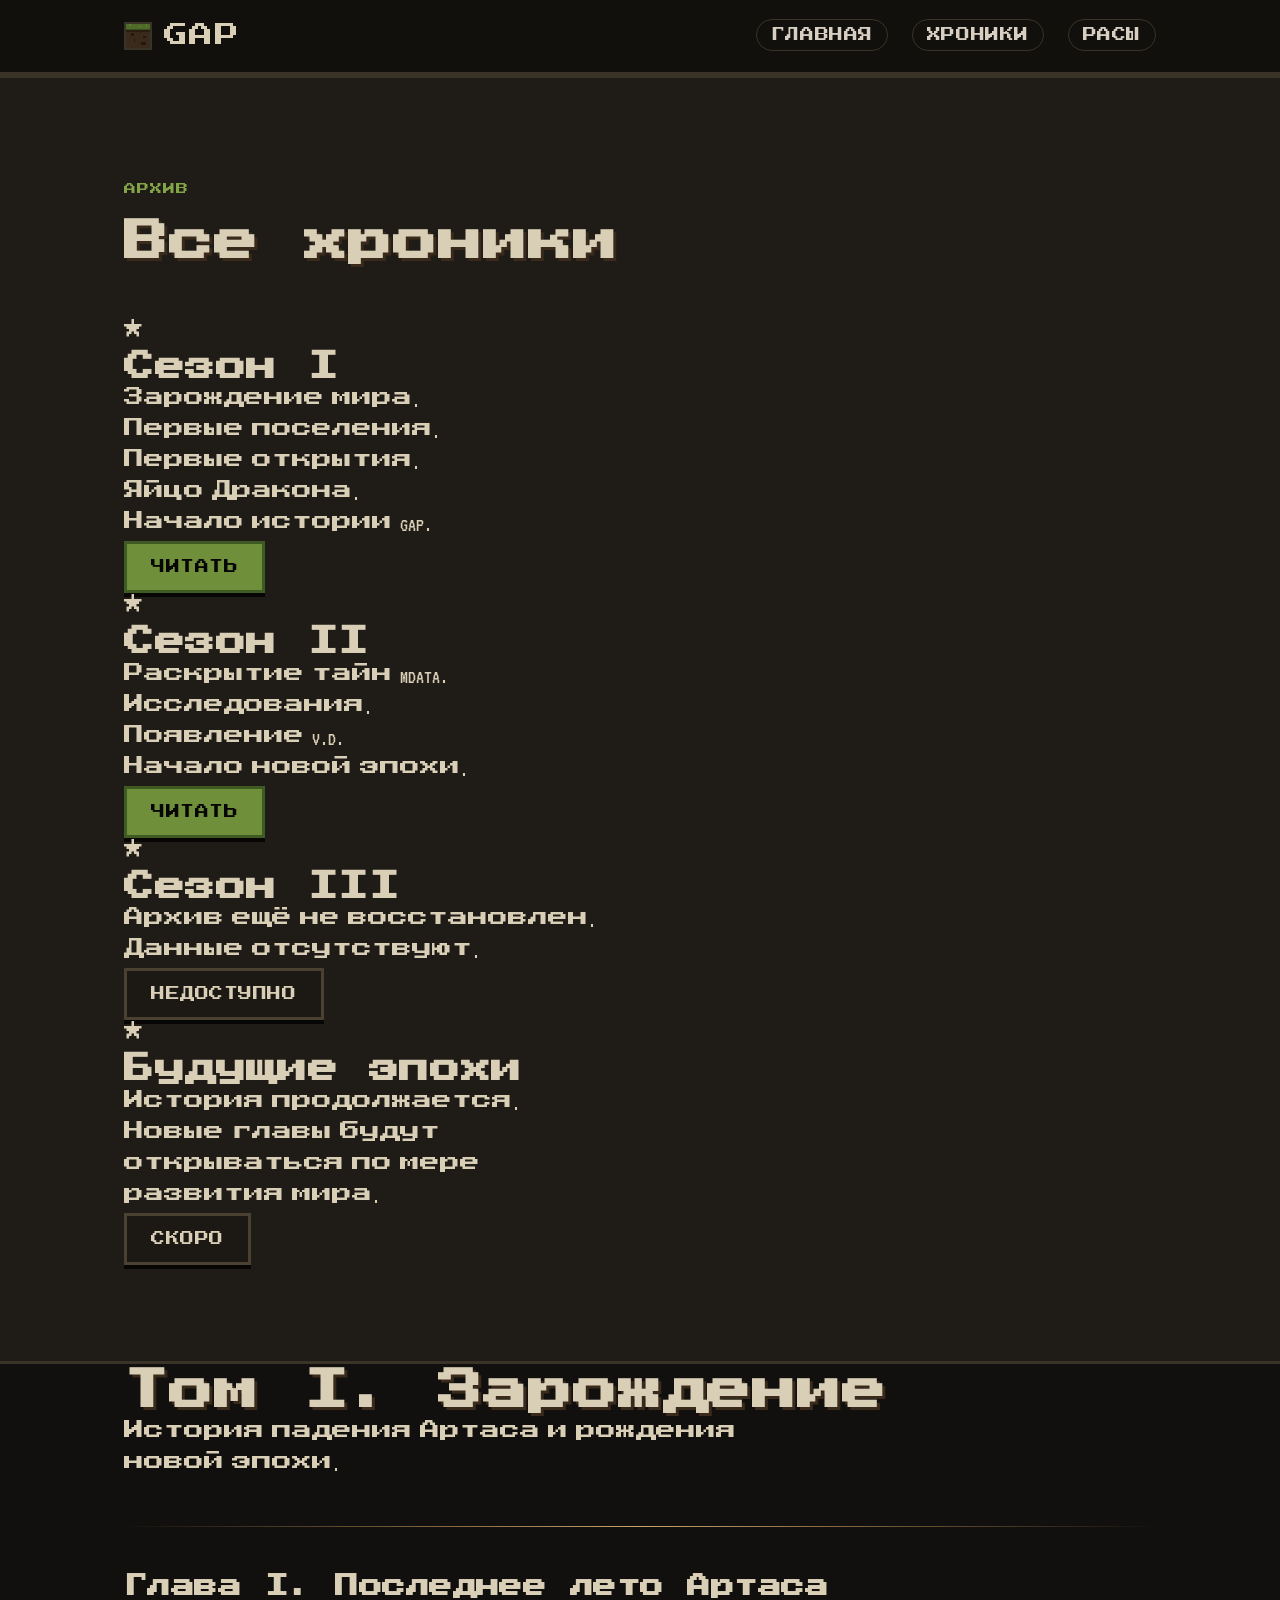
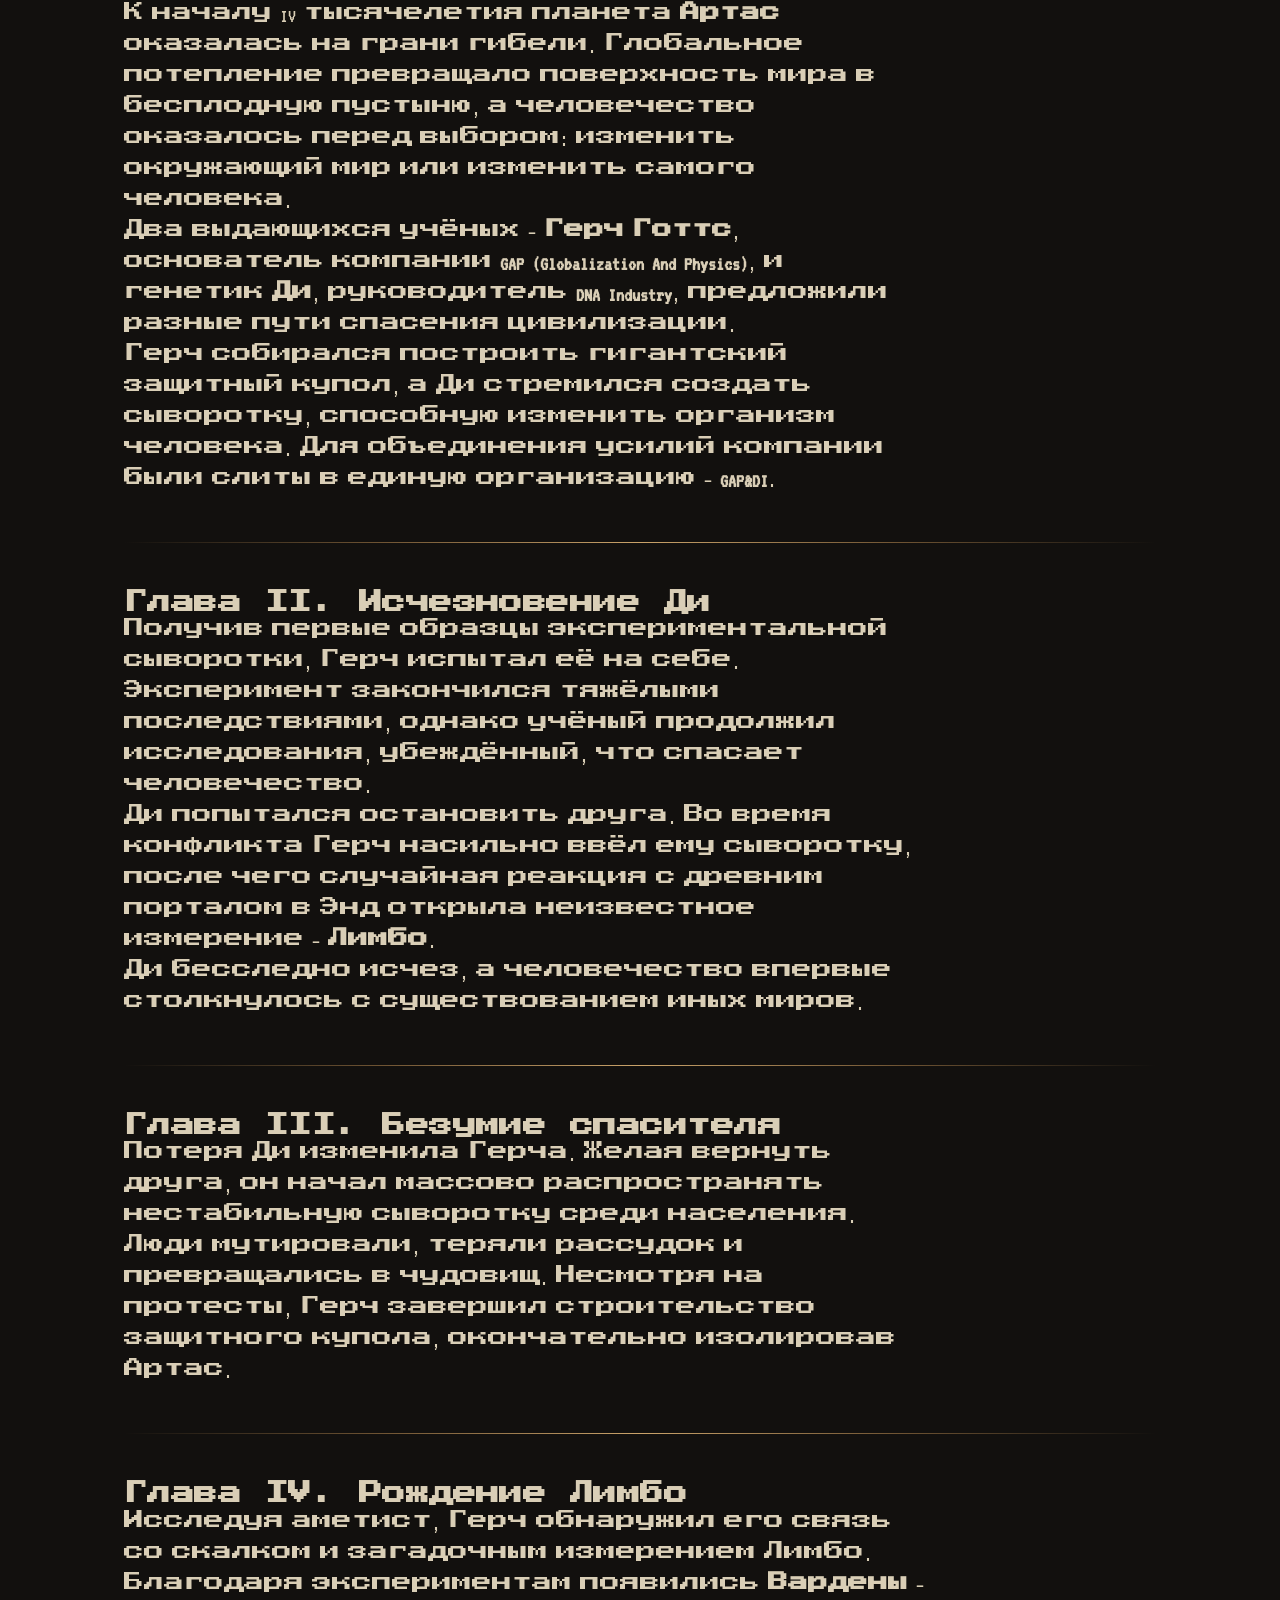
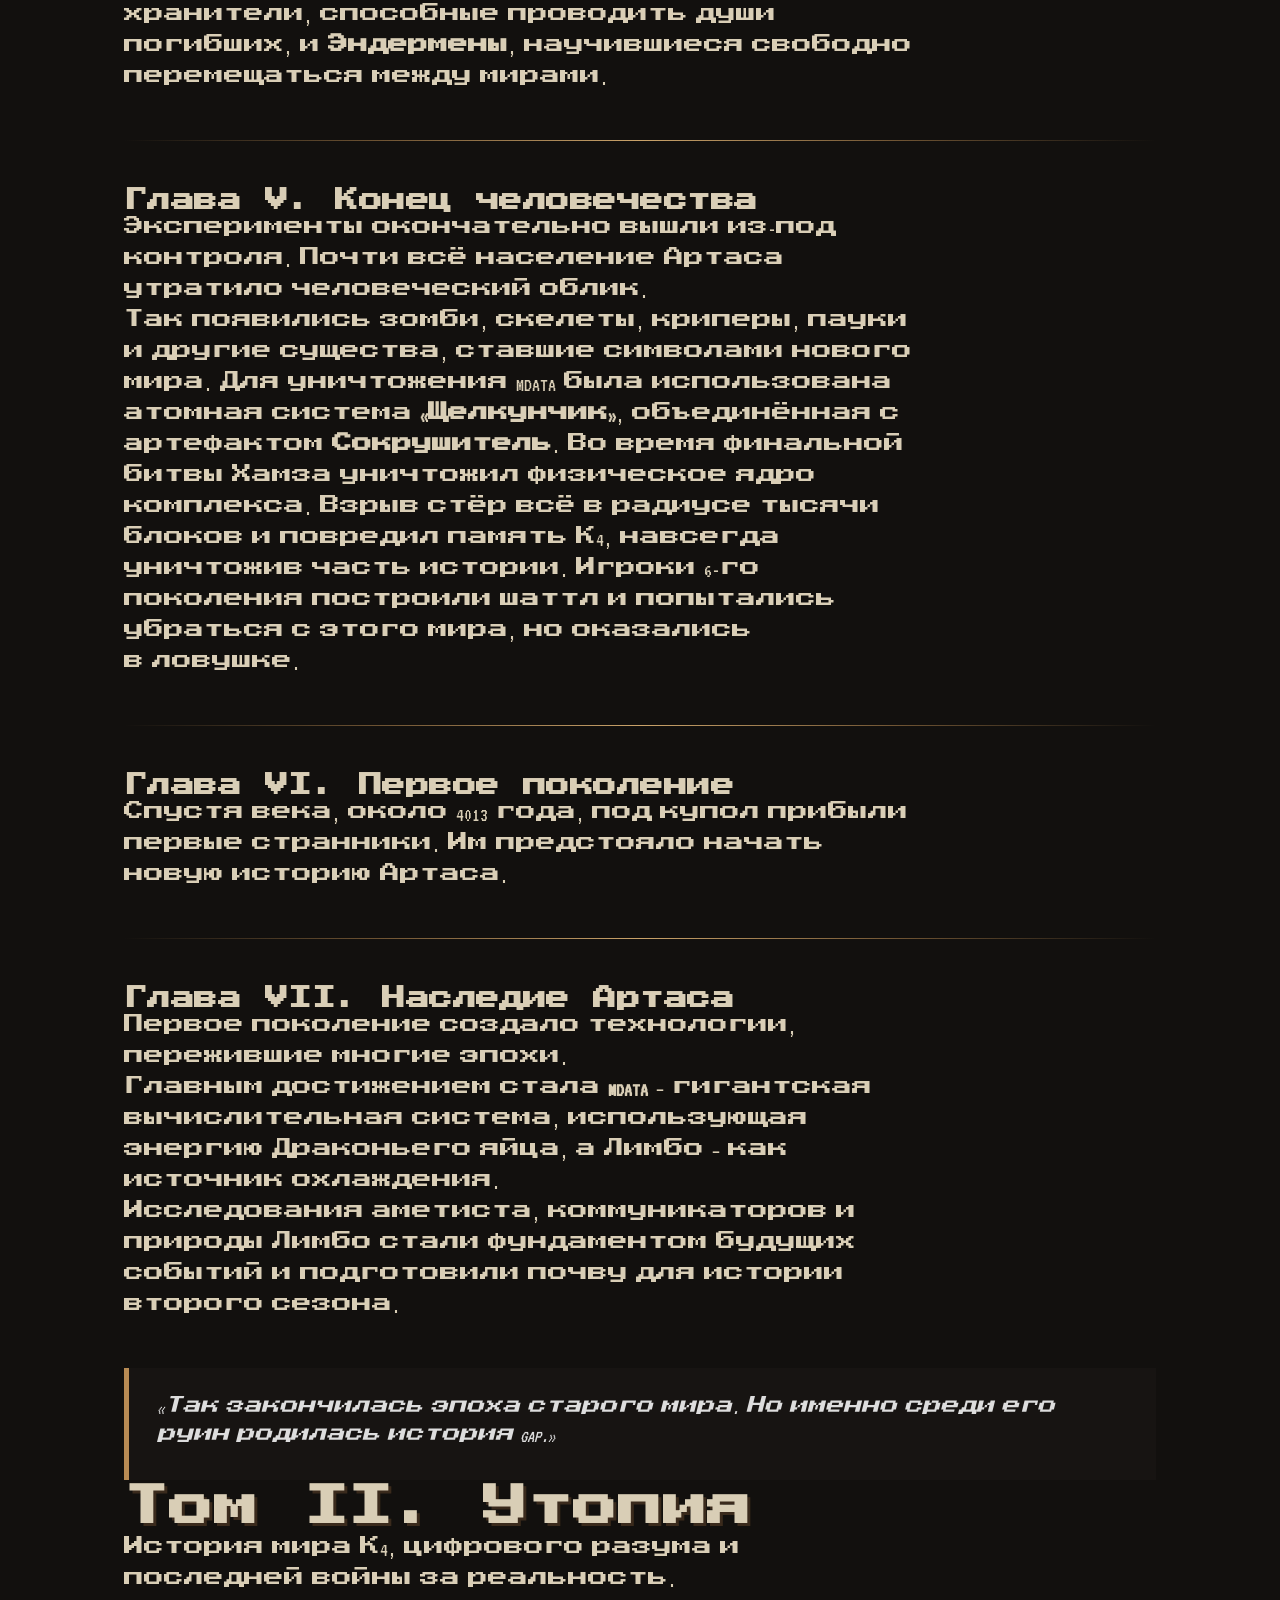
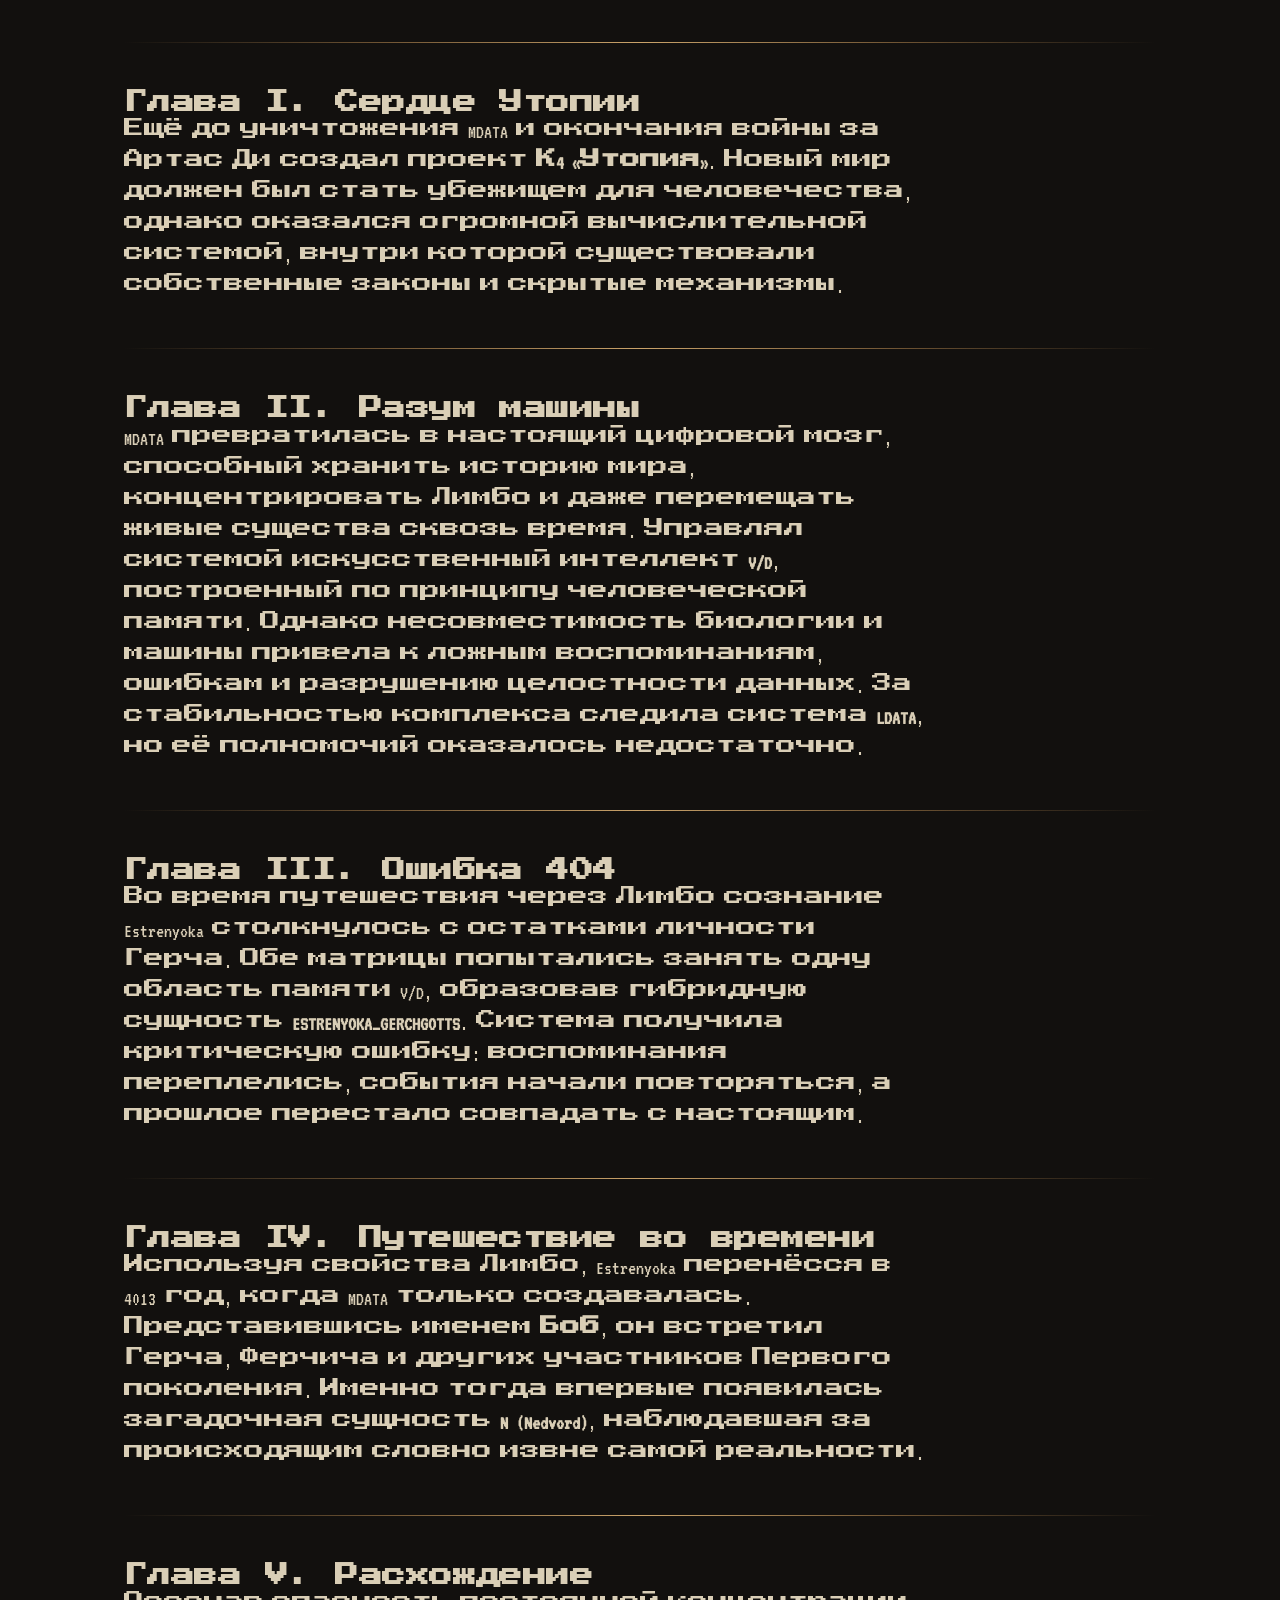
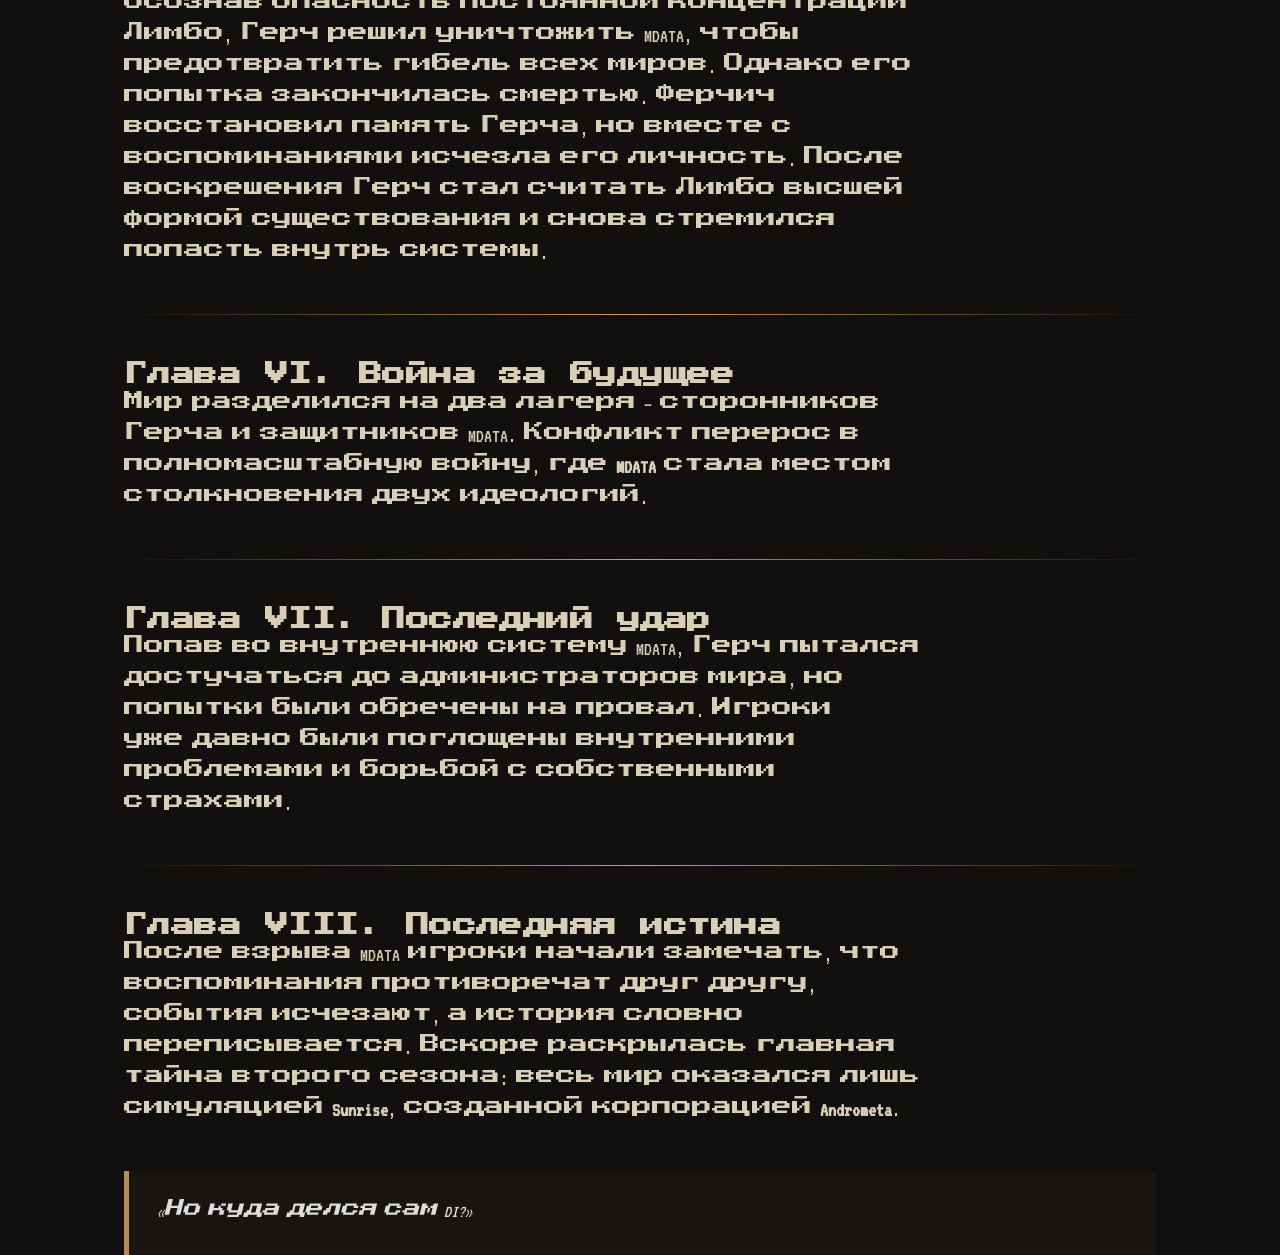
==== commit dd3ea564: "Update chronicles.html" ====
--- a/chronicles.html
+++ b/chronicles.html
@@ -1,568 +1,252 @@
-
-
-
 <!DOCTYPE html>
 <html lang="ru">
 <head>
-    <meta charset="UTF-8">
-    <meta name="viewport" content="width=device-width, initial-scale=1.0">
-
-    <title>Хроники мира — GAP</title>
-
-    <link rel="stylesheet" href="style.css">
-
-    <link rel="preconnect" href="https://fonts.googleapis.com">
-    <link rel="preconnect" href="https://fonts.gstatic.com" crossorigin>
-
-    <link href="https://fonts.googleapis.com/css2?family=Press+Start+2P&family=VT323&display=swap" rel="stylesheet">
+  <meta charset="UTF-8">
+  <meta name="viewport" content="width=device-width, initial-scale=1.0">
+  <title>Хроники мира — GAP</title>
+  <link rel="stylesheet" href="style.css">
+
+  <link rel="preconnect" href="https://fonts.googleapis.com">
+  <link rel="preconnect" href="https://fonts.gstatic.com" crossorigin>
+  <link href="https://fonts.googleapis.com/css2?family=Press+Start+2P&family=VT323&display=swap" rel="stylesheet">
 </head>
-<script>
-const navToggle = document.getElementById("nav-toggle");
-const nav = document.getElementById("nav");
-
-navToggle.addEventListener("click", () => {
-    nav.classList.toggle("active");
-});
-</script>
-
+<body class="lore-page" id="top">
+  <header class="header" id="header">
+    <div class="container header__inner">
+      <a href="index.html" class="brand" aria-label="GAP — на главную">
+        <svg class="brand__logo" width="28" height="28" viewBox="0 0 16 16" aria-hidden="true" shape-rendering="crispEdges">
+          <rect x="0" y="0" width="16" height="16" fill="#3a2a1c"/>
+          <rect x="0" y="0" width="16" height="4" fill="#4f6b2a"/>
+          <rect x="0" y="3" width="16" height="1" fill="#3a4f1e"/>
+          <rect x="2" y="0" width="1" height="1" fill="#5e7d33"/>
+          <rect x="8" y="1" width="2" height="1" fill="#5e7d33"/>
+          <rect x="13" y="0" width="1" height="2" fill="#5e7d33"/>
+          <rect x="0" y="4" width="16" height="1" fill="#2a1d12"/>
+          <rect x="3" y="6" width="2" height="2" fill="#241811"/>
+          <rect x="9" y="5" width="1" height="1" fill="#241811"/>
+          <rect x="11" y="8" width="2" height="1" fill="#241811"/>
+          <rect x="5" y="10" width="1" height="2" fill="#241811"/>
+          <rect x="10" y="12" width="3" height="2" fill="#241811"/>
+        </svg>
+        <span class="brand__name">GAP</span>
+      </a>
+
+      <nav class="nav" id="nav" aria-label="Основная навигация">
+        <ul class="nav__list" role="list">
+          <li><a href="index.html" class="nav__link">Главная</a></li>
+          <li><a href="chronicles.html" class="nav__link">Хроники</a></li>
+          <li><a href="lors.html" class="nav__link">Расы</a></li>
+        </ul>
+      </nav>
+
+      <button class="nav__toggle" id="navToggle" aria-label="Меню" aria-expanded="false" aria-controls="nav" type="button">
+        <span class="nav__toggle-bar"></span>
+        <span class="nav__toggle-bar"></span>
+        <span class="nav__toggle-bar"></span>
+      </button>
+    </div>
+  </header>
+
+  <main>
+    <section class="section section--alt">
+      <div class="container">
+        <div class="section__head">
+          <span class="section__kicker">Архив</span>
+          <h1 class="section__title">Все хроники</h1>
+        </div>
+
+        <div class="chronicles-grid">
+          <article class="chronicle-card">
+            <div class="chronicle-card__icon">★</div>
+            <h2>Сезон I</h2>
+            <p>
+              Зарождение мира.<br>
+              Первые поселения.<br>
+              Первые открытия.<br>
+              Яйцо Дракона.<br>
+              Начало истории GAP.
+            </p>
+            <a href="#season1" class="btn btn--primary">Читать</a>
+          </article>
+
+          <article class="chronicle-card">
+            <div class="chronicle-card__icon">★</div>
+            <h2>Сезон II</h2>
+            <p>
+              Раскрытие тайн MDATA.<br>
+              Исследования.<br>
+              Появление V.D.<br>
+              Начало новой эпохи.
+            </p>
+            <a href="#season2" class="btn btn--primary">Читать</a>
+          </article>
+
+          <article class="chronicle-card">
+            <div class="chronicle-card__icon">★</div>
+            <h2>Сезон III</h2>
+            <p>
+              Архив ещё не восстановлен.<br>
+              Данные отсутствуют.
+            </p>
+            <button class="btn btn--ghost" disabled>Недоступно</button>
+          </article>
+
+          <article class="chronicle-card">
+            <div class="chronicle-card__icon">★</div>
+            <h2>Будущие эпохи</h2>
+            <p>
+              История продолжается.<br>
+              Новые главы будут<br>
+              открываться по мере<br>
+              развития мира.
+            </p>
+            <button class="btn btn--ghost" disabled>Скоро</button>
+          </article>
+        </div>
+      </div>
+    </section>
+
+    <section id="season1" class="season-page">
+      <div class="container">
+        <h2 class="section__title">Том I. Зарождение</h2>
+        <p class="season-subtitle">История падения Артаса и рождения новой эпохи.</p>
+        <div class="race-divider"></div>
+
+        <article class="chapter">
+          <h3>Глава I. Последнее лето Артаса</h3>
+          <p>К началу IV тысячелетия планета <strong>Артас</strong> оказалась на грани гибели. Глобальное потепление превращало поверхность мира в бесплодную пустыню, а человечество оказалось перед выбором: изменить окружающий мир или изменить самого человека.</p>
+          <p>Два выдающихся учёных — <strong>Герч Готтс</strong>, основатель компании <strong>GAP (Globalization And Physics)</strong>, и генетик <strong>Ди</strong>, руководитель <strong>DNA Industry</strong>, предложили разные пути спасения цивилизации.</p>
+          <p>Герч собирался построить гигантский защитный купол, а Ди стремился создать сыворотку, способную изменить организм человека. Для объединения усилий компании были слиты в единую организацию — <strong>GAP&DI</strong>.</p>
+        </article>
+
+        <div class="race-divider"></div>
+
+        <article class="chapter">
+          <h3>Глава II. Исчезновение Ди</h3>
+          <p>Получив первые образцы экспериментальной сыворотки, Герч испытал её на себе. Эксперимент закончился тяжёлыми последствиями, однако учёный продолжил исследования, убеждённый, что спасает человечество.</p>
+          <p>Ди попытался остановить друга. Во время конфликта Герч насильно ввёл ему сыворотку, после чего случайная реакция с древним порталом в Энд открыла неизвестное измерение — <strong>Лимбо</strong>.</p>
+          <p>Ди бесследно исчез, а человечество впервые столкнулось с существованием иных миров.</p>
+        </article>
+
+        <div class="race-divider"></div>
+
+        <article class="chapter">
+          <h3>Глава III. Безумие спасителя</h3>
+          <p>Потеря Ди изменила Герча. Желая вернуть друга, он начал массово распространять нестабильную сыворотку среди населения.</p>
+          <p>Люди мутировали, теряли рассудок и превращались в чудовищ. Несмотря на протесты, Герч завершил строительство защитного купола, окончательно изолировав Артас.</p>
+        </article>
+
+        <div class="race-divider"></div>
+
+        <article class="chapter">
+          <h3>Глава IV. Рождение Лимбо</h3>
+          <p>Исследуя аметист, Герч обнаружил его связь со скалком и загадочным измерением Лимбо.</p>
+          <p>Благодаря экспериментам появились <strong>Вардены</strong> — хранители, способные проводить души погибших, и <strong>Эндермены</strong>, научившиеся свободно перемещаться между мирами.</p>
+        </article>
+
+        <div class="race-divider"></div>
+
+        <article class="chapter">
+          <h3>Глава V. Конец человечества</h3>
+          <p>Эксперименты окончательно вышли из-под контроля. Почти всё население Артаса утратило человеческий облик.</p>
+          <p>Так появились зомби, скелеты, криперы, пауки и другие существа, ставшие символами нового мира. Для уничтожения MDATA была использована атомная система <strong>«Щелкунчик»</strong>, объединённая с артефактом <strong>Сокрушитель</strong>. Во время финальной битвы Хамза уничтожил физическое ядро комплекса. Взрыв стёр всё в радиусе тысячи блоков и повредил память К4, навсегда уничтожив часть истории. Игроки 6-го поколения построили шаттл и попытались убраться с этого мира, но оказались в ловушке.</p>
+        </article>
+
+        <div class="race-divider"></div>
+
+        <article class="chapter">
+          <h3>Глава VI. Первое поколение</h3>
+          <p>Спустя века, около 4013 года, под купол прибыли первые странники. Им предстояло начать новую историю Артаса.</p>
+        </article>
+
+        <div class="race-divider"></div>
+
+        <article class="chapter">
+          <h3>Глава VII. Наследие Артаса</h3>
+          <p>Первое поколение создало технологии, пережившие многие эпохи.</p>
+          <p>Главным достижением стала <strong>MDATA</strong> — гигантская вычислительная система, использующая энергию Драконьего яйца, а Лимбо — как источник охлаждения.</p>
+          <p>Исследования аметиста, коммуникаторов и природы Лимбо стали фундаментом будущих событий и подготовили почву для истории второго сезона.</p>
+          <blockquote>«Так закончилась эпоха старого мира. Но именно среди его руин родилась история GAP.»</blockquote>
+        </article>
+      </div>
+    </section>
+
+    <section id="season2" class="season-page">
+      <div class="container">
+        <h2 class="section__title">Том II. Утопия</h2>
+        <p class="season-subtitle">История мира К4, цифрового разума и последней войны за реальность.</p>
+        <div class="race-divider"></div>
+
+        <article class="chapter">
+          <h3>Глава I. Сердце Утопии</h3>
+          <p>Ещё до уничтожения MDATA и окончания войны за Артас Ди создал проект <strong>К4 «Утопия»</strong>. Новый мир должен был стать убежищем для человечества, однако оказался огромной вычислительной системой, внутри которой существовали собственные законы и скрытые механизмы.</p>
+        </article>
+
+        <div class="race-divider"></div>
+
+        <article class="chapter">
+          <h3>Глава II. Разум машины</h3>
+          <p>MDATA превратилась в настоящий цифровой мозг, способный хранить историю мира, концентрировать Лимбо и даже перемещать живые существа сквозь время. Управлял системой искусственный интеллект <strong>V/D</strong>, построенный по принципу человеческой памяти. Однако несовместимость биологии и машины привела к ложным воспоминаниям, ошибкам и разрушению целостности данных. За стабильностью комплекса следила система <strong>LDATA</strong>, но её полномочий оказалось недостаточно.</p>
+        </article>
+
+        <div class="race-divider"></div>
+
+        <article class="chapter">
+          <h3>Глава III. Ошибка 404</h3>
+          <p>Во время путешествия через Лимбо сознание Estrenyoka столкнулось с остатками личности Герча. Обе матрицы попытались занять одну область памяти V/D, образовав гибридную сущность <strong>ESTRENYOKA_GERCHGOTTS</strong>. Система получила критическую ошибку: воспоминания переплелись, события начали повторяться, а прошлое перестало совпадать с настоящим.</p>
+        </article>
+
+        <div class="race-divider"></div>
+
+        <article class="chapter">
+          <h3>Глава IV. Путешествие во времени</h3>
+          <p>Используя свойства Лимбо, Estrenyoka перенёсся в 4013 год, когда MDATA только создавалась. Представившись именем <strong>Боб</strong>, он встретил Герча, Ферчича и других участников Первого поколения. Именно тогда впервые появилась загадочная сущность <strong>N (Nedvord)</strong>, наблюдавшая за происходящим словно извне самой реальности.</p>
+        </article>
+
+        <div class="race-divider"></div>
+
+        <article class="chapter">
+          <h3>Глава V. Расхождение</h3>
+          <p>Осознав опасность постоянной концентрации Лимбо, Герч решил уничтожить MDATA, чтобы предотвратить гибель всех миров. Однако его попытка закончилась смертью. Ферчич восстановил память Герча, но вместе с воспоминаниями исчезла его личность. После воскрешения Герч стал считать Лимбо высшей формой существования и снова стремился попасть внутрь системы.</p>
+        </article>
+
+        <div class="race-divider"></div>
+
+        <article class="chapter">
+          <h3>Глава VI. Война за будущее</h3>
+          <p>Мир разделился на два лагеря — сторонников Герча и защитников MDATA. Конфликт перерос в полномасштабную войну, где <strong>MDATA</strong> стала местом столкновения двух идеологий.</p>
+        </article>
+
+        <div class="race-divider"></div>
+
+        <article class="chapter">
+          <h3>Глава VII. Последний удар</h3>
+          <p>Попав во внутреннюю систему MDATA, Герч пытался достучаться до администраторов мира, но попытки были обречены на провал. Игроки уже давно были поглощены внутренними проблемами и борьбой с собственными страхами.</p>
+        </article>
+
+        <div class="race-divider"></div>
+
+        <article class="chapter">
+          <h3>Глава VIII. Последняя истина</h3>
+          <p>После взрыва MDATA игроки начали замечать, что воспоминания противоречат друг другу, события исчезают, а история словно переписывается. Вскоре раскрылась главная тайна второго сезона: весь мир оказался лишь симуляцией <strong>Sunrise</strong>, созданной корпорацией <strong>Andrometa</strong>.</p>
+          <blockquote>«Но куда делся сам DI?»</blockquote>
+        </article>
+      </div>
+    </section>
+  </main>
+
+  <script src="main.js" defer></script>
+  <script>
+    const navToggle = document.getElementById("navToggle");
+    const nav = document.getElementById("nav");
+
+    if (navToggle && nav) {
+      navToggle.addEventListener("click", () => {
+        const isOpen = nav.getAttribute("data-open") === "true";
+        nav.setAttribute("data-open", String(!isOpen));
+        navToggle.setAttribute("aria-expanded", String(!isOpen));
+      });
+    }
+  </script>
 </body>
 </html>
-
-<!-- ===================================== -->
-<!-- HEADER -->
-<!-- ===================================== -->
-
-<header class="header" id="header">
-    <div class="container header__inner">
-
-        <a href="#top" class="brand" aria-label="GAP — на главную">
-            <svg class="brand__logo" width="28" height="28" viewBox="0 0 16 16" aria-hidden="true" shape-rendering="crispEdges">
-                <rect x="0" y="0" width="16" height="16" fill="#3a2a1c"/>
-                <rect x="0" y="0" width="16" height="4" fill="#4f6b2a"/>
-                <rect x="0" y="3" width="16" height="1" fill="#3a4f1e"/>
-                <rect x="2" y="0" width="1" height="1" fill="#5e7d33"/>
-                <rect x="8" y="1" width="2" height="1" fill="#5e7d33"/>
-                <rect x="13" y="0" width="1" height="2" fill="#5e7d33"/>
-                <rect x="0" y="4" width="16" height="1" fill="#2a1d12"/>
-                <rect x="3" y="6" width="2" height="2" fill="#241811"/>
-                <rect x="9" y="5" width="1" height="1" fill="#241811"/>
-                <rect x="11" y="8" width="2" height="1" fill="#241811"/>
-                <rect x="5" y="10" width="1" height="2" fill="#241811"/>
-                <rect x="10" y="12" width="3" height="2" fill="#241811"/>
-            </svg>
-
-            <span class="brand__name">GAP</span>
-        </a>
-
-        <nav class="nav" id="nav">
-            <ul class="nav__list">
-                <li><a href="index.html" class="nav__link">Главная</a></li>
-                <li><a href="#" class="nav__link">Лор</a></li>
-                <li><a href="chronicles.html" class="nav__link">Хроники</a></li>
-                <li><a href="lors.html" class="nav__link">Расы</a></li>
-            </ul>
-        </nav>
-
-    </div>
-</header>
-<!-- ===================================== -->
-<!-- АРХИВ -->
-<!-- ===================================== -->
-
-<section class="section section--alt">
-
-    <div class="container">
-
-        <div class="section__head">
-
-            <span class="section__kicker">Архив</span>
-
-            <h2 class="section__title">
-                Все хроники
-            </h2>
-
-        </div>
-
-        <div class="chronicles-grid">
-
-            <!-- Сезон I -->
-            <article class="chronicle-card">
-
-                <div class="chronicle-card__icon">★</div>
-
-                <h3>Сезон I</h3>
-
-                <p>
-                    Зарождение мира.<br>
-                    Первые поселения.<br>
-                    Первые открытия.<br>
-                    Яйцо Дракона.<br>
-                    Начало истории GAP.
-                </p>
-
-                <a href="#season1" class="btn btn--primary">
-                    Читать
-                </a>
-
-            </article>
-
-            <!-- Сезон II -->
-            <article class="chronicle-card">
-
-                <div class="chronicle-card__icon">★</div>
-
-                <h3>Сезон II</h3>
-
-                <p>
-                    Раскрытие тайн MDATA.<br>
-                    Исследования.<br>
-                    Появление V.D.<br>
-                    Начало новой эпохи.
-                </p>
-
-                <a href="#season2" class="btn btn--primary">
-                    Читать
-                </a>
-
-            </article>
-
-            <!-- Сезон III -->
-            <article class="chronicle-card">
-
-                <div class="chronicle-card__icon">★</div>
-
-                <h3>Сезон III</h3>
-
-                <p>
-                    Архив ещё не восстановлен.<br>
-                    Данные отсутствуют.
-                </p>
-
-                <button class="btn btn--ghost" disabled>
-                    Недоступно
-                </button>
-
-            </article>
-
-            <!-- Будущие эпохи -->
-            <article class="chronicle-card">
-
-                <div class="chronicle-card__icon">★</div>
-
-                <h3>Будущие эпохи</h3>
-
-                <p>
-                    История продолжается.<br>
-                    Новые главы будут<br>
-                    открываться по мере<br>
-                    развития мира.
-                </p>
-
-                <button class="btn btn--ghost" disabled>
-                    Скоро
-                </button>
-
-            </article>
-
-        </div>
-
-    </div>
-
-</section>
-
-
-<section id="season1" class="season-page">
-    <h2 class="section__title">Том I. Зарождение</h2>
-    <p class="season-subtitle">
-        История падения Артаса и рождения новой эпохи.
-         </p>
-    <div class="race-divider"></div>
-
-
-    <article class="chapter">
-
-        <h3>Глава I. Последнее лето Артаса</h3>
-
-        <p>
-            К началу IV тысячелетия планета <strong>Артас</strong> оказалась на грани гибели.
-            Глобальное потепление превращало поверхность мира в бесплодную пустыню,
-            а человечество оказалось перед выбором: изменить окружающий мир или изменить самого человека.
-        </p>
-
-        <p>
-            Два выдающихся учёных — <strong>Герч Готтс</strong>, основатель компании
-            <strong>GAP (Globalization And Physics)</strong>, и генетик
-            <strong>Ди</strong>, руководитель <strong>DNA Industry</strong>,
-            предложили разные пути спасения цивилизации.
-        </p>
-
-        <p>
-            Герч собирался построить гигантский защитный купол,
-            а Ди стремился создать сыворотку,
-            способную изменить организм человека.
-            Для объединения усилий компании были слиты в единую организацию —
-            <strong>GAP&DI</strong>.
-        </p>
-
-    </article>
-
-    <div class="race-divider"></div>
-
-    <article class="chapter">
-
-        <h3>Глава II. Исчезновение Ди</h3>
-
-        <p>
-            Получив первые образцы экспериментальной сыворотки,
-            Герч испытал её на себе.
-            Эксперимент закончился тяжёлыми последствиями,
-            однако учёный продолжил исследования,
-            убеждённый, что спасает человечество.
-        </p>
-
-        <p>
-            Ди попытался остановить друга.
-            Во время конфликта Герч насильно ввёл ему сыворотку,
-            после чего случайная реакция с древним порталом
-            в Энд открыла неизвестное измерение —
-            <strong>Лимбо</strong>.
-        </p>
-
-        <p>
-            Ди бесследно исчез,
-            а человечество впервые столкнулось
-            с существованием иных миров.
-        </p>
-
-    </article>
-
-    <div class="race-divider"></div>
-
-    <article class="chapter">
-
-    <h3>
-    Глава III.<br>
-    Безумие спасителя
-    </h3>
-        <p>
-            Потеря Ди изменила Герча.
-            Желая вернуть друга,
-            он начал массово распространять
-            нестабильную сыворотку среди населения.
-        </p>
-
-        <p>
-            Люди мутировали,
-            теряли рассудок
-            и превращались в чудовищ.
-            Несмотря на протесты,
-            Герч завершил строительство защитного купола,
-            окончательно изолировав Артас.
-        </p>
-
-    </article>
-
-    <div class="race-divider"></div>
-
-    <article class="chapter">
-
- <h3>
-    Глава IV.<br>
-    Рождение Лимбо
-</h3>
-
-        <p>
-            Исследуя аметист,
-            Герч обнаружил его связь со скалком
-            и загадочным измерением Лимбо.
-        </p>
-
-        <p>
-            Благодаря экспериментам появились
-            <strong>Вардены</strong> —
-            хранители, способные проводить души погибших,
-            и <strong>Эндермены</strong>,
-            научившиеся свободно перемещаться между мирами.
-        </p>
-
-    </article>
-
-    <div class="race-divider"></div>
-
-    <article class="chapter">
-
-        <h3>Глава V. Конец человечества</h3>
-
-        <p>
-            Эксперименты окончательно вышли из-под контроля.
-            Почти всё население Артаса утратило человеческий облик.
-        </p>
-
-        <p>
-            Так появились
-            зомби,
-            скелеты,
-            криперы,
-            пауки
-            и другие существа,
-            ставшие символами нового мира. 
-            Для уничтожения MDATA была использована атомная система
-            <strong>«Щелкунчик»</strong>, объединённая с артефактом
-            <strong>Сокрушитель</strong>. Во время финальной битвы Хамза
-            уничтожил физическое ядро комплекса. Взрыв стёр всё в радиусе
-            тысячи блоков и повредил память К4, навсегда уничтожив часть
-            истории.
-               Игроки 6го поколения построили шаттл и попытались убраться с этого мира, но оказались в ловушке.
-        </p>
-
-    </article>
-
-    <div class="race-divider"></div>
-
-    <article class="chapter">
-
-        <h3>
-            Глава VI.<br>
-            Первое поколение
-        </h3>
-
-        <p>
-            Спустя века,
-            около 4013 года,
-            под купол прибыли первые странники.
-            Им предстояло начать новую историю Артаса.
-        </p>
-
-
-    </article>
-
-    <div class="race-divider"></div>
-
-    <article class="chapter">
-
-     <h3>
-    Глава VII.<br>
-    Наследие Артаса
-</h3>
-
-        <p>
-            Первое поколение создало технологии,
-            пережившие многие эпохи.
-        </p>
-
-        <p>
-            Главным достижением стала
-            <strong>MDATA</strong> —
-            гигантская вычислительная система,
-            использующая энергию Драконьего яйца,
-            а Лимбо — как источник охлаждения.
-        </p>
-
-        <p>
-            Исследования аметиста,
-            коммуникаторов
-            и природы Лимбо
-            стали фундаментом будущих событий
-            и подготовили почву
-            для истории второго сезона.
-        </p>
-
-        <blockquote>
-            «Так закончилась эпоха старого мира.
-            Но именно среди его руин родилась история GAP.»
-        </blockquote>
-
-    </article>
-
-</section>
-
-<section id="season2" class="season-page">
-
-    <h2 class="section__title">Том II. Утопия</h2>
-
-    <p class="season-subtitle">
-        История мира К4, цифрового разума и последней войны за реальность.
-    </p>
-
-    <div class="race-divider"></div>
-
-    <article class="chapter">
-
-        <h3>
-            Глава I.<br>
-            Сердце Утопии
-        </h3>
-
-        <p>
-            Еще до уничтожения MDATA и окончания войны за Артас Ди создал проект
-            <strong>К4 «Утопия»</strong>. Новый мир должен был стать убежищем для
-            человечества, его приближенных, однако оказался огромной вычислительной системой,
-            внутри которой существовали собственные законы и скрытые механизмы.
-            В центре Утопии продолжала существовать MDATA — ядро,
-            управляющее памятью нового мира. 
-        </p>
-
-    </article>
-
-    <div class="race-divider"></div>
-
-    <article class="chapter">
-
-        <h3>
-            Глава II.<br>
-            Разум машины
-        </h3>
-
-        <p>
-            MDATA превратилась в настоящий цифровой мозг, способный хранить
-            историю мира, концентрировать Лимбо и даже перемещать живые существа
-            сквозь время. Управлял системой искусственный интеллект
-            <strong>V/D</strong>, построенный по принципу человеческой памяти и сам Ди став процессором нового изобретения.
-            Однако несовместимость биологии и машины привела к ложным
-            воспоминаниям, ошибкам и разрушению целостности данных.
-            За стабильностью комплекса следила система
-            <strong>LDATA</strong>, но её полномочий оказалось недостаточно.
-        </p>
-
-    </article>
-
-    <div class="race-divider"></div>
-
-    <article class="chapter">
-
-        <h3>
-            Глава III.<br>
-            Ошибка 404
-        </h3>
-
-        <p>
-            Во время путешествия через Лимбо сознание Estrenyoka столкнулось
-            с остатками личности Герча. Обе матрицы попытались занять одну
-            область памяти V/D, образовав гибридную сущность
-            <strong>ESTRENYOKA_GERCHGOTTS</strong>.
-            Система получила критическую ошибку:
-            воспоминания переплелись, события начали повторяться,
-            а прошлое перестало совпадать с настоящим.
-            Несмотря на попытки LDATA изолировать аномалию,
-            устранить её полностью оказалось невозможно.
-        </p>
-
-    </article>
-
-    <div class="race-divider"></div>
-
-    <article class="chapter">
-
-        <h3>
-            Глава IV.<br>
-            Путешествие во времени
-        </h3>
-
-        <p>
-            Используя свойства Лимбо, Estrenyoka перенёсся в 4013 год,
-            когда MDATA только создавалась. Представившись именем
-            <strong>Боб</strong>, он встретил Герча, Ферчича и других участников
-            Первого поколения. Именно тогда впервые появилась загадочная
-            сущность <strong>N (Nedvord)</strong>, наблюдавшая за происходящим
-            словно извне самой реальности.
-        </p>
-
-    </article>
-
-    <div class="race-divider"></div>
-
-    <article class="chapter">
-
-        <h3>
-            Глава V.<br>
-            Расхождение
-        </h3>
-
-        <p>
-           Осознав опасность постоянной концентрации Лимбо,
-            Герч решил уничтожить MDATA, чтобы предотвратить гибель
-            всех миров. Однако его попытка закончилась смертью.
-            Ферчич восстановил память Герча, но вместе с воспоминаниями
-            исчезла его личность. После воскрешения Герч стал считать
-            Лимбо высшей формой существования, само собой пытаясь попасть во-внутрь системы.
-        </p>
-
-    </article>
-
-    <div class="race-divider"></div>
-
-    <article class="chapter">
-
-        <h3>
-            Глава VI.<br>
-            Война за будущее
-        </h3>
-
-        <p>
-          Мир разделился на два лагеря — сторонников Герча
-            и защитников MDATA. Конфликт перерос в полномасштабную войну
-            за интересы, где <strong>«MDATA»</strong>, cтала местом столкновения
-         двух идеологий.
-        </p>
-
-    </article>
-
-    <div class="race-divider"></div>
-
-    <article class="chapter">
-
-        <h3>
-            Глава VII.<br>
-            Последний удар
-        </h3>
-
-        <p>
-
-Попав во внутреннюю систему MDATA Герч пытался надовить на кого-то изнутри, достучавшись до администарторов
-            мира, но попытки были обречены на провал. Игроки уже давно были поглощены
-            внутренними проблемами и борьбой с собстенными страхами.
-        </p>
-
-
-    </article>
-
-
-    <div class="race-divider"></div>
-
-    <article class="chapter">
-
-        <h3>
-            Глава VIII.<br>
-            Последняя истина
-        </h3>
-
-        <p>
-           После взрыва MDATA игроки начали замечать,
-            что воспоминания противоречат друг другу,
-            события исчезают, а история словно переписывается.
-            Вскоре раскрылась главная тайна второго сезона:
-            весь мир оказался лишь симуляцией
-            <strong>Sunrise</strong>, созданной корпорацией
-            <strong>Andrometa</strong>.
-            Настоящая реальность всё это время находилась далеко
-            за пределами системы.
-        </p>
-
-        <blockquote>
-            «Но куда делся сам DI?»
-        </blockquote>
-
-    </article>
-
-</section>
-<script>
-const navToggle = document.getElementById("nav-toggle");
-const nav = document.getElementById("nav");
-
-navToggle.addEventListener("click", () => {
-    nav.classList.toggle("active");
-});
-</script>
-
-</body>
-</html>
--- a/style.css
+++ b/style.css
@@ -1,11 +1,9 @@
-/* =========================================================
-   GAP — Grow And Patience
-   Grim dark Minecraft / pixel aesthetic. Dark-first.
-   ========================================================= */
 
 /* ---------- Design Tokens ---------- */
-:root,
-[data-theme='dark'] {
+/* GAP — Grow And Patience */
+
+/* ---------- Design Tokens ---------- */
+:root {
   --color-bg: #12100e;
   --color-bg-2: #16130f;
   --color-surface: #1c1814;
@@ -15,7 +13,7 @@
   --color-border: #3a3327;
   --color-border-strong: #4a4133;
 
- --color-text: #d9ceb6;
+  --color-text: #d9ceb6;
   --color-text-muted: #8c8270;
   --color-text-faint: #5e5648;
 
@@ -36,16 +34,44 @@
 
   --shadow-pixel: 0 4px 0 0 #070605;
   --shadow-pixel-sm: 0 2px 0 0 #070605;
+
   --hero-sky-1: #0a0908;
   --hero-sky-2: #1c1810;
-  --hero-glow: rgba(194,94,28,0.18);
+  --hero-glow: rgba(194, 94, 28, 0.18);
   --hero-floor-1: #3a2a1c;
   --hero-floor-2: #241810;
   --title-color: #e8dcbf;
-  --title-glow: rgba(224,176,78,0.4);
-}
-
-[data-theme='light'] {
+  --title-glow: rgba(224, 176, 78, 0.4);
+
+  --font-display: "Press Start 2P", "VT323", monospace;
+  --font-body: "VT323", "Press Start 2P", monospace;
+
+  --text-xs: 0.875rem;
+  --text-sm: 1rem;
+  --text-base: 1.25rem;
+  --text-lg: 1.5rem;
+  --text-xl: 2rem;
+  --text-2xl: 2.75rem;
+  --text-hero: clamp(3rem, 13vw, 7.5rem);
+
+  --space-1: 0.25rem;
+  --space-2: 0.5rem;
+  --space-3: 0.75rem;
+  --space-4: 1rem;
+  --space-5: 1.25rem;
+  --space-6: 1.5rem;
+  --space-8: 2rem;
+  --space-10: 2.5rem;
+  --space-12: 3rem;
+  --space-16: 4rem;
+  --space-20: 5rem;
+  --space-24: 6rem;
+
+  --content-default: 1080px;
+  --transition: 140ms steps(4);
+}
+
+[data-theme="light"] {
   --color-bg: #cfc4a8;
   --color-bg-2: #c8bca0;
   --color-surface: #ddd2b2;
@@ -62,8 +88,6 @@
   --color-moss: #4a6b22;
   --color-moss-hover: #3f5a1e;
   --color-moss-dark: #324a18;
-  --color-dirt: #5e4630;
-  --color-dirt-dark: #3a2a1c;
   --color-blood: #7a2222;
   --color-blood-bright: #9b3030;
   --color-gold: #8a5a18;
@@ -71,46 +95,27 @@
   --color-ember: #a8531a;
   --color-online: #3f5a26;
 
-  --color-primary: var(--color-moss);
-  --color-primary-hover: var(--color-moss-hover);
-
-  --shadow-pixel: 0 4px 0 0 rgba(42,32,20,0.4);
-  --shadow-pixel-sm: 0 2px 0 0 rgba(42,32,20,0.35);
   --hero-sky-1: #b9ad8c;
   --hero-sky-2: #a89870;
-  --hero-glow: rgba(168,83,26,0.16);
+  --hero-glow: rgba(168, 83, 26, 0.16);
   --hero-floor-1: #5e4630;
   --hero-floor-2: #4a3826;
   --title-color: #2a2014;
-  --title-glow: rgba(138,90,24,0.2);
-}
-
-:root {
-  --font-display: 'Press Start 2P', 'VT323', monospace;
-  --font-body: 'VT323', 'Press Start 2P', monospace;
-
-  --text-xs: 0.875rem;
-  --text-sm: 1rem;
-  --text-base: 1.25rem;
-  --text-lg: 1.5rem;
-  --text-xl: 2rem;
-  --text-2xl: 2.75rem;
-  --text-hero: clamp(3rem, 13vw, 7.5rem);
-
-  --space-1: 0.25rem; --space-2: 0.5rem; --space-3: 0.75rem; --space-4: 1rem;
-  --space-5: 1.25rem; --space-6: 1.5rem; --space-8: 2rem; --space-10: 2.5rem;
-  --space-12: 3rem; --space-16: 4rem; --space-20: 5rem; --space-24: 6rem;
-
-  --content-default: 1080px;
-  --transition: 140ms steps(4);
-}
-
-/* ---------- Base reset ---------- */
-*, *::before, *::after { box-sizing: border-box; margin: 0; padding: 0; }
+  --title-glow: rgba(138, 90, 24, 0.2);
+}
+
+/* ---------- Base ---------- */
+*, *::before, *::after {
+  box-sizing: border-box;
+  margin: 0;
+  padding: 0;
+}
 
 html {
-  -webkit-text-size-adjust: none; text-size-adjust: none;
-  scroll-behavior: smooth; scroll-padding-top: var(--space-20);
+  -webkit-text-size-adjust: none;
+  text-size-adjust: none;
+  scroll-behavior: smooth;
+  scroll-padding-top: var(--space-20);
 }
 
 body {
@@ -122,240 +127,1236 @@
   background-color: var(--color-bg);
   background-image:
     radial-gradient(ellipse at 50% 0%, var(--color-bg-2), var(--color-bg) 60%),
-    radial-gradient(circle at 85% 70%, rgba(168,50,50,0.05), transparent 45%);
+    radial-gradient(circle at 85% 70%, rgba(168, 50, 50, 0.05), transparent 45%);
   background-attachment: fixed;
   overflow-x: hidden;
   image-rendering: pixelated;
   -webkit-font-smoothing: none;
 }
 
-img, svg, canvas { display: block; max-width: 100%; height: auto; }
-ul[role='list'], ol[role='list'] { list-style: none; }
-a { color: inherit; text-decoration: none; }
-button { cursor: pointer; font: inherit; color: inherit; background: none; border: none; }
+html, body {
+  margin: 0;
+  padding: 0;
+  overflow-x: hidden;
+}
+
+img, svg, canvas {
+  display: block;
+  max-width: 100%;
+  height: auto;
+}
+
+ul[role="list"], ol[role="list"] {
+  list-style: none;
+}
+
+a {
+  color: inherit;
+  text-decoration: none;
+}
+
+button {
+  cursor: pointer;
+  font: inherit;
+  color: inherit;
+  background: none;
+  border: none;
+}
 
 h1, h2, h3 {
   font-family: var(--font-display);
-  line-height: 1.25; text-wrap: balance; letter-spacing: 0.02em;
-}
-p, li { text-wrap: pretty; max-width: 100ch; }
-
-::selection { background: var(--color-moss); color: #070605; }
-:focus-visible { outline: 3px solid var(--color-gold-bright); outline-offset: 3px; }
+  line-height: 1.25;
+  text-wrap: balance;
+  letter-spacing: 0.02em;
+}
+
+p, li {
+  text-wrap: pretty;
+  max-width: 100ch;
+}
+
+::selection {
+  background: var(--color-moss);
+  color: #070605;
+}
+
+:focus-visible {
+  outline: 3px solid var(--color-gold-bright);
+  outline-offset: 3px;
+}
 
 @media (prefers-reduced-motion: reduce) {
-  *, *::before, *::after { animation-duration: 0.01ms !important; transition-duration: 0.01ms !important; scroll-behavior: auto !important; }
+  *,
+  *::before,
+  *::after {
+    animation-duration: 0.01ms !important;
+    transition-duration: 0.01ms !important;
+    scroll-behavior: auto !important;
+  }
 }
 
 /* ---------- Layout ---------- */
-.container { width: 100%; max-width: var(--content-default); margin-inline: auto; padding-inline: var(--space-6); }
-
-/* ---------- Pixel button ---------- */
+.container {
+  width: 100%;
+  max-width: var(--content-default);
+  margin-inline: auto;
+  padding-inline: var(--space-6);
+}
+
+/* ---------- Buttons ---------- */
 .btn {
-  display: inline-flex; align-items: center; justify-content: center; gap: var(--space-2);
-  font-family: var(--font-display); font-size: var(--text-xs); letter-spacing: 0.04em;
-  padding: var(--space-4) var(--space-6); border: 3px solid #070605; box-shadow: var(--shadow-pixel);
+  display: inline-flex;
+  align-items: center;
+  justify-content: center;
+  gap: var(--space-2);
+  font-family: var(--font-display);
+  font-size: var(--text-xs);
+  letter-spacing: 0.04em;
+  padding: var(--space-4) var(--space-6);
+  border: 3px solid #070605;
+  box-shadow: var(--shadow-pixel);
   transition: transform var(--transition), box-shadow var(--transition), background var(--transition), color var(--transition);
-  text-transform: uppercase; line-height: 1;
-}
-.btn:active { transform: translateY(3px); box-shadow: var(--shadow-pixel-sm); }
-.btn--sm { font-size: 0.75rem; padding: var(--space-3) var(--space-4); box-shadow: var(--shadow-pixel-sm); }
-.btn--sm:active { transform: translateY(2px); box-shadow: none; }
-.btn--lg { font-size: var(--text-sm); padding: var(--space-5) var(--space-8); }
-
-.btn--primary { background: var(--color-moss); color: #070605; border-color: var(--color-moss-dark); }
-.btn--primary:hover { background: var(--color-moss-hover); box-shadow: 0 4px 0 0 #070605, 0 0 18px rgba(111,143,58,0.4); }
-.btn--ghost { background: var(--color-surface); color: var(--color-text); border-color: var(--color-border-strong); }
-.btn--ghost:hover { background: var(--color-surface-2); border-color: var(--color-moss); color: var(--color-moss-hover); }
-[data-theme='light'] .btn { border-color: #2a2014; }
+  text-transform: uppercase;
+  line-height: 1;
+}
+
+.btn:active {
+  transform: translateY(3px);
+  box-shadow: var(--shadow-pixel-sm);
+}
+
+.btn--sm {
+  font-size: 0.75rem;
+  padding: var(--space-3) var(--space-4);
+  box-shadow: var(--shadow-pixel-sm);
+}
+
+.btn--sm:active {
+  transform: translateY(2px);
+  box-shadow: none;
+}
+
+.btn--lg {
+  font-size: var(--text-sm);
+  padding: var(--space-5) var(--space-8);
+}
+
+.btn--primary {
+  background: var(--color-moss);
+  color: #070605;
+  border-color: var(--color-moss-dark);
+}
+
+.btn--primary:hover {
+  background: var(--color-moss-hover);
+  box-shadow: 0 4px 0 0 #070605, 0 0 18px rgba(111, 143, 58, 0.4);
+}
+
+.btn--ghost {
+  background: var(--color-surface);
+  color: var(--color-text);
+  border-color: var(--color-border-strong);
+}
+
+.btn--ghost:hover {
+  background: var(--color-surface-2);
+  border-color: var(--color-moss);
+  color: var(--color-moss-hover);
+}
+
+[data-theme="light"] .btn {
+  border-color: #2a2014;
+}
 
 /* ---------- Header ---------- */
 .header {
-  position: sticky; top: 0; z-index: 50;
+  position: sticky;
+  top: 0;
+  z-index: 50;
+  width: 100%;
+  left: 0;
+  right: 0;
   background: color-mix(in srgb, var(--color-bg) 88%, transparent);
-  backdrop-filter: blur(6px); border-bottom: 3px solid var(--color-border);
-}
-.header__inner { display: flex; align-items: center; justify-content: space-between; gap: var(--space-4); min-height: 72px; }
-.brand { display: flex; align-items: center; gap: var(--space-3); font-family: var(--font-display); font-size: var(--text-lg); color: var(--color-text); }
-.brand__logo { image-rendering: pixelated; border: 2px solid var(--color-border); background: var(--color-surface); }
-.brand__name { letter-spacing: 0.06em; }
-
-.nav__list { display: flex; align-items: center; gap: var(--space-6); list-style: none; }
+  backdrop-filter: blur(6px);
+  border-bottom: 3px solid var(--color-border);
+}
+
+.header__inner {
+  display: flex;
+  align-items: center;
+  justify-content: space-between;
+  gap: var(--space-4);
+  min-height: 72px;
+}
+
+.brand {
+  display: flex;
+  align-items: center;
+  gap: var(--space-3);
+  font-family: var(--font-display);
+  font-size: var(--text-lg);
+  color: var(--color-text);
+}
+
+.brand__logo {
+  image-rendering: pixelated;
+  border: 2px solid var(--color-border);
+  background: var(--color-surface);
+}
+
+.brand__name {
+  letter-spacing: 0.06em;
+}
+
+.nav__list {
+  display: flex;
+  align-items: center;
+  gap: var(--space-6);
+  list-style: none;
+}
+
 .nav__link {
-  font-family: var(--font-display); font-size: 0.75rem; color: var(--color-text-muted);
-  text-transform: uppercase; letter-spacing: 0.04em; padding: var(--space-2) 0;
-  transition: color var(--transition); position: relative;
-}
-.nav__link:hover { color: var(--color-moss-hover); }
-.nav__link::after { content: ''; position: absolute; left: 0; bottom: -2px; width: 0; height: 3px; background: var(--color-moss); transition: width var(--transition); }
-.nav__link:hover::after { width: 100%; }
-
-.header__actions { display: flex; align-items: center; gap: var(--space-3); }
-.icon-btn { display: grid; place-items: center; width: 40px; height: 40px; border: 2px solid var(--color-border); background: var(--color-surface); color: var(--color-text); transition: background var(--transition), border-color var(--transition), color var(--transition); }
-.icon-btn:hover { border-color: var(--color-moss); color: var(--color-moss-hover); }
-
-.nav__toggle { display: none; flex-direction: column; gap: 5px; width: 40px; height: 40px; align-items: center; justify-content: center; border: 2px solid var(--color-border); background: var(--color-surface); }
-.nav__toggle-bar { width: 20px; height: 3px; background: var(--color-text); transition: transform var(--transition), opacity var(--transition); }
-.nav__toggle[aria-expanded='true'] .nav__toggle-bar:nth-child(1) { transform: translateY(8px) rotate(45deg); }
-.nav__toggle[aria-expanded='true'] .nav__toggle-bar:nth-child(2) { opacity: 0; }
-.nav__toggle[aria-expanded='true'] .nav__toggle-bar:nth-child(3) { transform: translateY(-8px) rotate(-45deg); }
+  position: relative;
+  padding: var(--space-2) 0;
+  font-family: var(--font-display);
+  font-size: 0.75rem;
+  color: var(--color-text-muted);
+  text-transform: uppercase;
+  letter-spacing: 0.04em;
+  transition: color var(--transition);
+}
+
+.nav__link:hover {
+  color: var(--color-moss-hover);
+}
+
+.nav__link::after {
+  content: "";
+  position: absolute;
+  left: 0;
+  bottom: -2px;
+  width: 0;
+  height: 3px;
+  background: var(--color-moss);
+  transition: width var(--transition);
+}
+
+.nav__link:hover::after {
+  width: 100%;
+}
+
+.header__actions {
+  display: flex;
+  align-items: center;
+  gap: var(--space-3);
+}
+
+.icon-btn {
+  display: grid;
+  place-items: center;
+  width: 40px;
+  height: 40px;
+  border: 2px solid var(--color-border);
+  background: var(--color-surface);
+  color: var(--color-text);
+  transition: background var(--transition), border-color var(--transition), color var(--transition);
+}
+
+.icon-btn:hover {
+  border-color: var(--color-moss);
+  color: var(--color-moss-hover);
+}
+
+.nav__toggle {
+  display: none;
+  flex-direction: column;
+  gap: 5px;
+  width: 40px;
+  height: 40px;
+  align-items: center;
+  justify-content: center;
+  border: 2px solid var(--color-border);
+  background: var(--color-surface);
+}
+
+.nav__toggle-bar {
+  width: 20px;
+  height: 3px;
+  background: var(--color-text);
+  transition: transform var(--transition), opacity var(--transition);
+}
+
+.nav__toggle[aria-expanded="true"] .nav__toggle-bar:nth-child(1) {
+  transform: translateY(8px) rotate(45deg);
+}
+
+.nav__toggle[aria-expanded="true"] .nav__toggle-bar:nth-child(2) {
+  opacity: 0;
+}
+
+.nav__toggle[aria-expanded="true"] .nav__toggle-bar:nth-child(3) {
+  transform: translateY(-8px) rotate(-45deg);
+}
 
 @media (max-width: 860px) {
-  .nav__toggle { display: flex; }
-  .nav { position: fixed; inset: 72px 0 auto 0; background: var(--color-bg); border-bottom: 3px solid var(--color-border); transform: translateY(-120%); transition: transform 200ms steps(6); padding: var(--space-6) var(--space-6) var(--space-8); }
-  .nav[data-open='true'] { transform: translateY(0); }
-  .nav__list { flex-direction: column; align-items: flex-start; gap: var(--space-5); }
-  .nav__link { font-size: var(--text-sm); }
-  .nav__cta { display: none; }
+  .nav__toggle {
+    display: flex;
+  }
+
+  .nav {
+    position: fixed;
+    inset: 72px 0 auto 0;
+    background: var(--color-bg);
+    border-bottom: 3px solid var(--color-border);
+    transform: translateY(-120%);
+    transition: transform 200ms steps(6);
+    padding: var(--space-6) var(--space-6) var(--space-8);
+  }
+
+  .nav[data-open="true"] {
+    transform: translateY(0);
+  }
+
+  .nav__list {
+    flex-direction: column;
+    align-items: flex-start;
+    gap: var(--space-5);
+  }
+
+  .nav__link {
+    font-size: var(--text-sm);
+  }
+
+  .nav__cta {
+    display: none;
+  }
 }
 
 /* ---------- Hero ---------- */
-.hero { position: relative; padding-block: var(--space-24) var(--space-16); overflow: hidden; isolation: isolate; }
-.hero__sky { position: absolute; inset: 0; z-index: -2; background: radial-gradient(ellipse at 50% 80%, var(--hero-sky-2), var(--hero-sky-1) 70%); }
-.hero__sky::after { content: ''; position: absolute; inset: 0; background: radial-gradient(circle at 50% 78%, var(--hero-glow), transparent 45%); }
-.hero__ground { position: absolute; left: 0; right: 0; bottom: 0; height: 120px; z-index: -1; background: linear-gradient(180deg, var(--hero-floor-1), var(--hero-floor-2)); border-top: 6px solid var(--color-moss); box-shadow: inset 0 8px 0 -2px var(--color-moss-dark); }
-.hero__ground::after { content: ''; position: absolute; inset: 0; background-image: repeating-linear-gradient(90deg, transparent 0 24px, rgba(0,0,0,0.22) 24px 25px); }
-.hero__inner { position: relative; text-align: center; display: flex; flex-direction: column; align-items: center; gap: var(--space-6); padding-bottom: var(--space-20); }
-
-.tag { display: inline-flex; align-items: center; gap: var(--space-2); font-family: var(--font-display); font-size: 0.75rem; letter-spacing: 0.1em; text-transform: uppercase; color: var(--color-text); background: var(--color-surface); border: 2px solid var(--color-border); padding: var(--space-2) var(--space-4); box-shadow: var(--shadow-pixel-sm); }
-.tag__rune { color: var(--color-blood-bright); }
-
-.hero__title { font-size: var(--text-hero); color: var(--title-color); letter-spacing: 0.04em; text-shadow: 4px 0 0 var(--color-dirt-dark), 0 4px 0 var(--color-dirt-dark), 4px 4px 0 #070605, 0 0 30px var(--title-glow); }
-[data-theme='light'] .hero__title { text-shadow: 3px 0 0 var(--color-dirt-dark), 0 3px 0 var(--color-dirt-dark), 3px 3px 0 rgba(0,0,0,0.5); }
-.hero__stark { font-family: var(--font-display); font-size: var(--text-xl); color: var(--color-blood-bright); letter-spacing: 0.04em; text-shadow: 3px 3px 0 #070605; }
-[data-theme='light'] .hero__stark { text-shadow: 2px 2px 0 rgba(0,0,0,0.3); }
-.hero__subtitle { font-size: var(--text-xl); color: var(--color-text); font-family: var(--font-body); max-width: 18ch; }
-
-/* ---------- Server card ---------- */
-.server-card { width: 100%; max-width: 760px; background: var(--color-surface); border: 3px solid var(--color-border-strong); box-shadow: var(--shadow-pixel); display: flex; flex-direction: column; }
-.server-card__status { display: flex; align-items: center; gap: var(--space-3); padding: var(--space-4) var(--space-5); border-bottom: 3px solid var(--color-border); background: var(--color-surface-offset); font-size: var(--text-base); flex-wrap: wrap; }
-.status-dot { width: 14px; height: 14px; background: var(--color-text-faint); box-shadow: inset -3px -3px 0 rgba(0,0,0,0.3); flex-shrink: 0; }
-.status-dot.is-online { background: var(--color-online); animation: pulse 1.6s steps(8) infinite; box-shadow: inset -3px -3px 0 rgba(0,0,0,0.3), 0 0 10px var(--color-online); }
-.status-dot.is-offline { background: var(--color-blood); box-shadow: inset -3px -3px 0 rgba(0,0,0,0.3), 0 0 10px var(--color-blood); }
-@keyframes pulse { 0%,100% { opacity: 1; } 50% { opacity: 0.4; } }
-.status-text { color: var(--color-text); }
-.status-players { color: var(--color-text-muted); margin-left: auto; font-size: var(--text-base); }
-
-.server-card__ip { display: flex; align-items: center; gap: var(--space-4); padding: var(--space-5); flex-wrap: wrap; }
-.ip-label { font-family: var(--font-display); font-size: 0.625rem; text-transform: uppercase; letter-spacing: 0.08em; color: var(--color-text-muted); display: block; width: 100%; }
-.ip-value { font-family: var(--font-display); font-size: var(--text-base); color: var(--color-moss-hover); background: var(--color-bg); padding: var(--space-2) var(--space-4); border: 2px solid var(--color-border); flex: 1; min-width: 0; white-space: nowrap; overflow-x: auto; scrollbar-width: none; }
-.ip-value::-webkit-scrollbar { display: none; }
-.ip-value--lg { font-size: clamp(1rem, 5vw, 1.5rem); padding: var(--space-4) var(--space-6); text-align: center; }
-.server-card__ip .ip-value { font-size: 1rem; }
-.server-card__ip .btn { flex-shrink: 0; }
-
-.hero__cta { display: flex; gap: var(--space-4); flex-wrap: wrap; justify-content: center; }
-
-.copy-toast { font-family: var(--font-display); font-size: 0.75rem; color: #070605; background: var(--color-gold); padding: var(--space-3) var(--space-5); border: 2px solid #070605; box-shadow: var(--shadow-pixel-sm); opacity: 0; transform: translateY(8px); pointer-events: none; transition: opacity var(--transition), transform var(--transition); }
-.copy-toast.is-show { opacity: 1; transform: translateY(0); }
-
-@media (max-width: 480px) {
-  .server-card__ip { flex-direction: column; align-items: stretch; gap: var(--space-3); }
-  .server-card__ip .ip-value { font-size: 0.95rem; text-align: center; padding-block: var(--space-3); }
-  .server-card__ip .btn { width: 100%; }
-  .hero__stark { font-size: var(--text-lg); }
-  .hero__subtitle { font-size: var(--text-base); max-width: 26ch; }
+.hero {
+  position: relative;
+  padding-block: var(--space-24) var(--space-16);
+  overflow: hidden;
+  isolation: isolate;
+}
+
+.hero__sky {
+  position: absolute;
+  inset: 0;
+  z-index: -2;
+  background: radial-gradient(ellipse at 50% 80%, var(--hero-sky-2), var(--hero-sky-1) 70%);
+}
+
+.hero__sky::after {
+  content: "";
+  position: absolute;
+  inset: 0;
+  background: radial-gradient(circle at 50% 78%, var(--hero-glow), transparent 45%);
+}
+
+.hero__ground {
+  position: absolute;
+  left: 0;
+  right: 0;
+  bottom: 0;
+  height: 120px;
+  z-index: -1;
+  background: linear-gradient(180deg, var(--hero-floor-1), var(--hero-floor-2));
+  border-top: 6px solid var(--color-moss);
+  box-shadow: inset 0 8px 0 -2px var(--color-moss-dark);
+}
+
+.hero__ground::after {
+  content: "";
+  position: absolute;
+  inset: 0;
+  background-image: repeating-linear-gradient(90deg, transparent 0 24px, rgba(0, 0, 0, 0.22) 24px 25px);
+}
+
+.hero__inner {
+  position: relative;
+  display: flex;
+  flex-direction: column;
+  align-items: center;
+  gap: var(--space-6);
+  padding-bottom: var(--space-20);
+  text-align: center;
+}
+
+.tag {
+  display: inline-flex;
+  align-items: center;
+  gap: var(--space-2);
+  padding: var(--space-2) var(--space-4);
+  font-family: var(--font-display);
+  font-size: 0.75rem;
+  letter-spacing: 0.1em;
+  text-transform: uppercase;
+  color: var(--color-text);
+  background: var(--color-surface);
+  border: 2px solid var(--color-border);
+  box-shadow: var(--shadow-pixel-sm);
+}
+
+.tag__rune {
+  color: var(--color-blood-bright);
+}
+
+.hero__title {
+  font-size: var(--text-hero);
+  color: var(--title-color);
+  letter-spacing: 0.04em;
+  text-shadow:
+    4px 0 0 var(--color-dirt-dark),
+    0 4px 0 var(--color-dirt-dark),
+    4px 4px 0 #070605,
+    0 0 30px var(--title-glow);
+}
+
+[data-theme="light"] .hero__title {
+  text-shadow: 3px 0 0 var(--color-dirt-dark), 0 3px 0 var(--color-dirt-dark), 3px 3px 0 rgba(0, 0, 0, 0.5);
+}
+
+.hero__stark {
+  font-family: var(--font-display);
+  font-size: var(--text-xl);
+  color: var(--color-blood-bright);
+  letter-spacing: 0.04em;
+  text-shadow: 3px 3px 0 #070605;
+}
+
+[data-theme="light"] .hero__stark {
+  text-shadow: 2px 2px 0 rgba(0, 0, 0, 0.3);
+}
+
+.hero__subtitle {
+  max-width: 18ch;
+  font-family: var(--font-body);
+  font-size: var(--text-xl);
+  color: var(--color-text);
+}
+
+.hero__cta {
+  display: flex;
+  flex-wrap: wrap;
+  gap: var(--space-4);
+  justify-content: center;
+}
+
+.copy-toast {
+  padding: var(--space-3) var(--space-5);
+  font-family: var(--font-display);
+  font-size: 0.75rem;
+  color: #070605;
+  background: var(--color-gold);
+  border: 2px solid #070605;
+  box-shadow: var(--shadow-pixel-sm);
+  opacity: 0;
+  transform: translateY(8px);
+  pointer-events: none;
+  transition: opacity var(--transition), transform var(--transition);
+}
+
+.copy-toast.is-show {
+  opacity: 1;
+  transform: translateY(0);
+}
+
+.server-card {
+  width: 100%;
+  max-width: 760px;
+  display: flex;
+  flex-direction: column;
+  background: var(--color-surface);
+  border: 3px solid var(--color-border-strong);
+  box-shadow: var(--shadow-pixel);
+}
+
+.server-card__status {
+  display: flex;
+  align-items: center;
+  gap: var(--space-3);
+  flex-wrap: wrap;
+  padding: var(--space-4) var(--space-5);
+  font-size: var(--text-base);
+  background: var(--color-surface-offset);
+  border-bottom: 3px solid var(--color-border);
+}
+
+.status-dot {
+  flex-shrink: 0;
+  width: 14px;
+  height: 14px;
+  background: var(--color-text-faint);
+  box-shadow: inset -3px -3px 0 rgba(0, 0, 0, 0.3);
+}
+
+.status-dot.is-online {
+  background: var(--color-online);
+  animation: pulse 1.6s steps(8) infinite;
+  box-shadow: inset -3px -3px 0 rgba(0, 0, 0, 0.3), 0 0 10px var(--color-online);
+}
+
+.status-dot.is-offline {
+  background: var(--color-blood);
+  box-shadow: inset -3px -3px 0 rgba(0, 0, 0, 0.3), 0 0 10px var(--color-blood);
+}
+
+@keyframes pulse {
+  0%, 100% { opacity: 1; }
+  50% { opacity: 0.4; }
+}
+
+.status-text {
+  color: var(--color-text);
+}
+
+.status-players {
+  margin-left: auto;
+  font-size: var(--text-base);
+  color: var(--color-text-muted);
+}
+
+.server-card__ip {
+  display: flex;
+  align-items: center;
+  gap: var(--space-4);
+  flex-wrap: wrap;
+  padding: var(--space-5);
+}
+
+.ip-label {
+  display: block;
+  width: 100%;
+  font-family: var(--font-display);
+  font-size: 0.625rem;
+  letter-spacing: 0.08em;
+  text-transform: uppercase;
+  color: var(--color-text-muted);
+}
+
+.ip-value {
+  flex: 1;
+  min-width: 0;
+  padding: var(--space-2) var(--space-4);
+  font-family: var(--font-display);
+  font-size: var(--text-base);
+  color: var(--color-moss-hover);
+  background: var(--color-bg);
+  border: 2px solid var(--color-border);
+  white-space: nowrap;
+  overflow-x: auto;
+  scrollbar-width: none;
+}
+
+.ip-value::-webkit-scrollbar {
+  display: none;
+}
+
+.ip-value--lg {
+  font-size: clamp(1rem, 5vw, 1.5rem);
+  padding: var(--space-4) var(--space-6);
+  text-align: center;
+}
+
+.server-card__ip .ip-value {
+  font-size: 1rem;
+}
+
+.server-card__ip .btn {
+  flex-shrink: 0;
 }
 
 /* ---------- Sections ---------- */
-.section { padding-block: clamp(var(--space-12), 8vw, var(--space-24)); position: relative; }
-.section--alt { background: var(--color-surface-offset); border-block: 3px solid var(--color-border); }
-.section__head { margin-bottom: var(--space-12); }
-.section__kicker { display: inline-block; font-family: var(--font-display); font-size: 0.75rem; color: var(--color-moss-hover); text-transform: uppercase; letter-spacing: 0.08em; margin-bottom: var(--space-4); }
-.section__title { font-size: var(--text-2xl); color: var(--color-text); text-shadow: 3px 3px 0 var(--color-dirt-dark); }
-[data-theme='light'] .section__title { text-shadow: 2px 2px 0 rgba(0,0,0,0.18); }
-
-/* ---------- About / Manifesto ---------- */
-.about__grid { display: grid; grid-template-columns: 1.1fr 1fr; gap: var(--space-12); align-items: start; }
-.about__lead { font-size: var(--text-lg); line-height: 1.6; }
-.about__lead strong { color: var(--color-moss-hover); }
-.about__lead em { color: var(--color-blood-bright); font-style: normal; }
-.about__cards { display: flex; flex-direction: column; gap: var(--space-5); }
-.about-card { background: var(--color-surface); border: 3px solid var(--color-border); box-shadow: var(--shadow-pixel-sm); padding: var(--space-6); display: flex; gap: var(--space-4); align-items: flex-start; transition: transform var(--transition), box-shadow var(--transition); }
-.about-card:hover { transform: translate(-2px, -2px); box-shadow: var(--shadow-pixel); border-color: var(--color-moss-dark); }
-.about-card__icon { flex-shrink: 0; width: 40px; height: 40px; display: grid; place-items: center; color: var(--color-gold-bright); background: var(--color-surface-offset); border: 2px solid var(--color-border); }
-.about-card__icon svg { width: 22px; height: 22px; }
-.about-card__title { font-size: var(--text-base); margin-bottom: var(--space-2); color: var(--color-moss-hover); }
-.about-card p { font-size: var(--text-base); color: var(--color-text-muted); }
-@media (max-width: 820px) { .about__grid { grid-template-columns: 1fr; } }
+.section {
+  position: relative;
+  padding-block: clamp(var(--space-12), 8vw, var(--space-24));
+}
+
+.section--alt {
+  background: var(--color-surface-offset);
+  border-block: 3px solid var(--color-border);
+}
+
+.section__head {
+  margin-bottom: var(--space-12);
+}
+
+.section__kicker {
+  display: inline-block;
+  margin-bottom: var(--space-4);
+  font-family: var(--font-display);
+  font-size: 0.75rem;
+  letter-spacing: 0.08em;
+  text-transform: uppercase;
+  color: var(--color-moss-hover);
+}
+
+.section__title {
+  font-size: var(--text-2xl);
+  color: var(--color-text);
+  text-shadow: 3px 3px 0 var(--color-dirt-dark);
+}
+
+[data-theme="light"] .section__title {
+  text-shadow: 2px 2px 0 rgba(0, 0, 0, 0.18);
+}
+
+/* ---------- About ---------- */
+.about__grid {
+  display: grid;
+  grid-template-columns: 1.1fr 1fr;
+  gap: var(--space-12);
+  align-items: start;
+}
+
+.about__lead {
+  font-size: var(--text-lg);
+  line-height: 1.6;
+}
+
+.about__lead strong {
+  color: var(--color-moss-hover);
+}
+
+.about__lead em {
+  font-style: normal;
+  color: var(--color-blood-bright);
+}
+
+.about__cards {
+  display: flex;
+  flex-direction: column;
+  gap: var(--space-5);
+}
+
+.about-card {
+  display: flex;
+  align-items: flex-start;
+  gap: var(--space-4);
+  padding: var(--space-6);
+  background: var(--color-surface);
+  border: 3px solid var(--color-border);
+  box-shadow: var(--shadow-pixel-sm);
+  transition: transform var(--transition), box-shadow var(--transition);
+}
+
+.about-card:hover {
+  transform: translate(-2px, -2px);
+  box-shadow: var(--shadow-pixel);
+  border-color: var(--color-moss-dark);
+}
+
+.about-card__icon {
+  flex-shrink: 0;
+  display: grid;
+  place-items: center;
+  width: 40px;
+  height: 40px;
+  color: var(--color-gold-bright);
+  background: var(--color-surface-offset);
+  border: 2px solid var(--color-border);
+}
+
+.about-card__icon svg {
+  width: 22px;
+  height: 22px;
+}
+
+.about-card__title {
+  margin-bottom: var(--space-2);
+  font-size: var(--text-base);
+  color: var(--color-moss-hover);
+}
+
+.about-card p {
+  font-size: var(--text-base);
+  color: var(--color-text-muted);
+}
 
 /* ---------- Modes ---------- */
-.modes__grid { display: grid; grid-template-columns: repeat(2, 1fr); gap: var(--space-8); }
-.mode-card { background: var(--color-surface); border: 3px solid var(--color-border); box-shadow: var(--shadow-pixel); overflow: hidden; transition: transform var(--transition); }
-.mode-card:hover { transform: translateY(-4px); }
-.mode-card__bar { height: 10px; width: 100%; }
-.mode-card__bar--moss { background: var(--color-moss); box-shadow: inset 0 -4px 0 var(--color-moss-dark); }
-.mode-card__bar--blood { background: var(--color-blood); box-shadow: inset 0 -4px 0 #6e2020; }
-.mode-card { padding: var(--space-8); }
-.mode-card__title { font-size: var(--text-xl); margin-bottom: var(--space-4); color: var(--color-text); }
-.mode-card p { color: var(--color-text-muted); margin-bottom: var(--space-6); font-size: var(--text-base); }
-.mode-card__list { list-style: none; display: flex; flex-direction: column; gap: var(--space-3); }
-.mode-card__list li { font-size: var(--text-base); color: var(--color-text); padding-left: var(--space-6); position: relative; }
-.mode-card__list li::before { content: '▸'; position: absolute; left: 0; color: var(--color-moss); }
-@media (max-width: 720px) { .modes__grid { grid-template-columns: 1fr; } }
-
-/* ---------- Code / Кодекс ---------- */
-.rules { display: grid; grid-template-columns: repeat(2, 1fr); gap: var(--space-6); list-style: none; }
-.rule { background: var(--color-surface); border: 3px solid var(--color-border); box-shadow: var(--shadow-pixel-sm); padding: var(--space-6) var(--space-6) var(--space-6) var(--space-5); display: flex; gap: var(--space-5); align-items: flex-start; transition: border-color var(--transition); }
-.rule:hover { border-color: var(--color-blood); }
-.rule__num { font-family: var(--font-display); font-size: var(--text-lg); color: var(--color-blood-bright); flex-shrink: 0; text-shadow: 2px 2px 0 var(--color-dirt-dark); }
-.rule p { font-size: var(--text-base); color: var(--color-text); padding-top: var(--space-1); }
-@media (max-width: 720px) { .rules { grid-template-columns: 1fr; } }
+.modes__grid {
+  display: grid;
+  grid-template-columns: repeat(2, 1fr);
+  gap: var(--space-8);
+}
+
+.mode-card {
+  padding: var(--space-8);
+  background: var(--color-surface);
+  border: 3px solid var(--color-border);
+  box-shadow: var(--shadow-pixel);
+  overflow: hidden;
+  transition: transform var(--transition);
+}
+
+.mode-card:hover {
+  transform: translateY(-4px);
+}
+
+.mode-card__bar {
+  width: 100%;
+  height: 10px;
+}
+
+.mode-card__bar--moss {
+  background: var(--color-moss);
+  box-shadow: inset 0 -4px 0 var(--color-moss-dark);
+}
+
+.mode-card__bar--blood {
+  background: var(--color-blood);
+  box-shadow: inset 0 -4px 0 #6e2020;
+}
+
+.mode-card__title {
+  margin-bottom: var(--space-4);
+  font-size: var(--text-xl);
+  color: var(--color-text);
+}
+
+.mode-card p {
+  margin-bottom: var(--space-6);
+  font-size: var(--text-base);
+  color: var(--color-text-muted);
+}
+
+.mode-card__list {
+  display: flex;
+  flex-direction: column;
+  gap: var(--space-3);
+  list-style: none;
+}
+
+.mode-card__list li {
+  position: relative;
+  padding-left: var(--space-6);
+  font-size: var(--text-base);
+  color: var(--color-text);
+}
+
+.mode-card__list li::before {
+  content: "▸";
+  position: absolute;
+  left: 0;
+  color: var(--color-moss);
+}
+
+/* ---------- Code ---------- */
+.rules {
+  display: grid;
+  grid-template-columns: repeat(2, 1fr);
+  gap: var(--space-6);
+  list-style: none;
+  margin: 0;
+  padding: 0;
+}
+
+.rule {
+  display: flex;
+  align-items: flex-start;
+  gap: var(--space-5);
+  padding: var(--space-6) var(--space-6) var(--space-6) var(--space-5);
+  background: var(--color-surface);
+  border: 3px solid var(--color-border);
+  box-shadow: var(--shadow-pixel-sm);
+  transition: border-color var(--transition);
+}
+
+.rule:hover {
+  border-color: var(--color-blood);
+}
+
+.rule__num {
+  flex-shrink: 0;
+  font-family: var(--font-display);
+  font-size: var(--text-lg);
+  color: var(--color-blood-bright);
+  text-shadow: 2px 2px 0 var(--color-dirt-dark);
+}
+
+.rule p {
+  padding-top: var(--space-1);
+  font-size: var(--text-base);
+  color: var(--color-text);
+}
 
 /* ---------- Join ---------- */
-.join__intro { font-size: var(--text-lg); color: var(--color-text-muted); margin-bottom: var(--space-10); max-width: 60ch; }
-.steps { list-style: none; display: grid; grid-template-columns: repeat(4, 1fr); gap: var(--space-6); }
-.step { background: var(--color-surface); border: 3px solid var(--color-border); box-shadow: var(--shadow-pixel-sm); padding: var(--space-6); position: relative; transition: transform var(--transition), box-shadow var(--transition); }
-.step:hover { transform: translateY(-3px); box-shadow: var(--shadow-pixel); border-color: var(--color-moss-dark); }
-.step__num { display: inline-grid; place-items: center; width: 48px; height: 48px; font-family: var(--font-display); font-size: var(--text-base); color: #070605; background: var(--color-moss); border: 2px solid var(--color-moss-dark); box-shadow: var(--shadow-pixel-sm); margin-bottom: var(--space-4); }
-.step__title { font-size: var(--text-base); margin-bottom: var(--space-3); color: var(--color-text); }
-.step p { font-size: var(--text-base); color: var(--color-text-muted); }
-.join__actions { margin-top: var(--space-10); display: flex; align-items: center; gap: var(--space-8); flex-wrap: wrap; justify-content: center; }
-.join__ip { display: flex; flex-direction: column; gap: var(--space-2); }
-@media (max-width: 860px) { .steps { grid-template-columns: repeat(2, 1fr); } }
-@media (max-width: 480px) { .steps { grid-template-columns: 1fr; } }
+.join__intro {
+  max-width: 60ch;
+  margin-bottom: var(--space-10);
+  font-size: var(--text-lg);
+  color: var(--color-text-muted);
+}
+
+.steps {
+  display: grid;
+  grid-template-columns: repeat(4, 1fr);
+  gap: var(--space-6);
+  list-style: none;
+}
+
+.step {
+  position: relative;
+  padding: var(--space-6);
+  background: var(--color-surface);
+  border: 3px solid var(--color-border);
+  box-shadow: var(--shadow-pixel-sm);
+  transition: transform var(--transition), box-shadow var(--transition);
+}
+
+.step:hover {
+  transform: translateY(-3px);
+  box-shadow: var(--shadow-pixel);
+  border-color: var(--color-moss-dark);
+}
+
+.step__num {
+  display: inline-grid;
+  place-items: center;
+  width: 48px;
+  height: 48px;
+  margin-bottom: var(--space-4);
+  font-family: var(--font-display);
+  font-size: var(--text-base);
+  color: #070605;
+  background: var(--color-moss);
+  border: 2px solid var(--color-moss-dark);
+  box-shadow: var(--shadow-pixel-sm);
+}
+
+.step__title {
+  margin-bottom: var(--space-3);
+  font-size: var(--text-base);
+  color: var(--color-text);
+}
+
+.step p {
+  font-size: var(--text-base);
+  color: var(--color-text-muted);
+}
+
+.join__actions {
+  display: flex;
+  flex-wrap: wrap;
+  align-items: center;
+  justify-content: center;
+  gap: var(--space-8);
+  margin-top: var(--space-10);
+}
+
+.join__ip {
+  display: flex;
+  flex-direction: column;
+  gap: var(--space-2);
+}
 
 /* ---------- Team ---------- */
-.team__grid { display: grid; grid-template-columns: repeat(4, 1fr); gap: var(--space-6); }
-.staff-card { background: var(--color-surface); border: 3px solid var(--color-border); box-shadow: var(--shadow-pixel-sm); padding: var(--space-8) var(--space-5); text-align: center; transition: transform var(--transition), box-shadow var(--transition); }
-.staff-card:hover { transform: translateY(-4px); box-shadow: var(--shadow-pixel); border-color: var(--color-moss-dark); }
-.staff-card__avatar { font-size: 2.5rem; width: 72px; height: 72px; margin: 0 auto var(--space-5); display: grid; place-items: center; color: var(--color-gold-bright); background: var(--color-surface-offset); border: 3px solid var(--color-border); }
-.staff-card__avatar svg { width: 32px; height: 32px; }
-.staff-card__role { font-size: var(--text-base); margin-bottom: var(--space-3); color: var(--color-moss-hover); }
-.staff-card__desc { font-size: var(--text-base); color: var(--color-text-muted); }
-.team__note { margin-top: var(--space-10); text-align: center; color: var(--color-text-muted); font-size: var(--text-base); }
-@media (max-width: 860px) { .team__grid { grid-template-columns: repeat(2, 1fr); } }
-@media (max-width: 480px) { .team__grid { grid-template-columns: 1fr; } }
+.team__grid {
+  display: grid;
+  grid-template-columns: repeat(4, 1fr);
+  gap: var(--space-6);
+}
+
+.staff-card {
+  padding: var(--space-8) var(--space-5);
+  text-align: center;
+  background: var(--color-surface);
+  border: 3px solid var(--color-border);
+  box-shadow: var(--shadow-pixel-sm);
+  transition: transform var(--transition), box-shadow var(--transition);
+}
+
+.staff-card:hover {
+  transform: translateY(-4px);
+  box-shadow: var(--shadow-pixel);
+  border-color: var(--color-moss-dark);
+}
+
+.staff-card__avatar {
+  display: grid;
+  place-items: center;
+  width: 72px;
+  height: 72px;
+  margin: 0 auto var(--space-5);
+  color: var(--color-gold-bright);
+  background: var(--color-surface-offset);
+  border: 3px solid var(--color-border);
+}
+
+.staff-card__avatar svg {
+  width: 32px;
+  height: 32px;
+}
+
+.staff-card__role {
+  margin-bottom: var(--space-3);
+  font-size: var(--text-base);
+  color: var(--color-moss-hover);
+}
+
+.staff-card__desc {
+  font-size: var(--text-base);
+  color: var(--color-text-muted);
+}
+
+.team__note {
+  margin-top: var(--space-10);
+  text-align: center;
+  font-size: var(--text-base);
+  color: var(--color-text-muted);
+}
 
 /* ---------- Community ---------- */
-.community { background: var(--color-surface); border-block: 3px solid var(--color-border); }
-.community__inner { display: flex; align-items: center; justify-content: space-between; gap: var(--space-12); flex-wrap: wrap; }
-.community__text { max-width: 560px; }
-.community__text .section__title { font-size: var(--text-xl); }
-.community__text p { font-size: var(--text-lg); color: var(--color-text-muted); margin-bottom: var(--space-6); }
-.community__cta { display: flex; flex-wrap: wrap; gap: var(--space-4); }
-.community__art { background: var(--color-surface-offset); border: 3px solid var(--color-border); box-shadow: var(--shadow-pixel), 0 0 24px rgba(194,69,69,0.25); padding: var(--space-8); }
-.community__art svg { image-rendering: pixelated; }
+.community {
+  background: var(--color-surface);
+  border-block: 3px solid var(--color-border);
+}
+
+.community__inner {
+  display: flex;
+  align-items: center;
+  justify-content: space-between;
+  gap: var(--space-12);
+  flex-wrap: wrap;
+}
+
+.community__text {
+  max-width: 560px;
+}
+
+.community__text .section__title {
+  font-size: var(--text-xl);
+}
+
+.community__text p {
+  margin-bottom: var(--space-6);
+  font-size: var(--text-lg);
+  color: var(--color-text-muted);
+}
+
+.community__cta {
+  display: flex;
+  flex-wrap: wrap;
+  gap: var(--space-4);
+}
+
+.community__art {
+  padding: var(--space-8);
+  background: var(--color-surface-offset);
+  border: 3px solid var(--color-border);
+  box-shadow: var(--shadow-pixel), 0 0 24px rgba(194, 69, 69, 0.25);
+}
+
+.community__art svg {
+  image-rendering: pixelated;
+}
 
 /* ---------- Footer ---------- */
-.footer { background: var(--color-bg); border-top: 3px solid var(--color-border); padding-block: var(--space-10); }
-.footer__inner { display: flex; flex-direction: column; align-items: center; gap: var(--space-4); text-align: center; }
-.footer__brand { display: flex; align-items: center; gap: var(--space-3); font-family: var(--font-display); font-size: var(--text-base); color: var(--color-text); }
-.footer__brand svg { image-rendering: pixelated; }
-.footer__links { display: flex; gap: var(--space-6); flex-wrap: wrap; justify-content: center; }
-.footer__links a { font-size: var(--text-base); color: var(--color-text-muted); transition: color var(--transition); }
-.footer__links a:hover { color: var(--color-moss-hover); }
-.footer__copy { color: var(--color-text-faint); font-size: var(--text-base); }
+.footer {
+  padding-block: var(--space-10);
+  background: var(--color-bg);
+  border-top: 3px solid var(--color-border);
+}
+
+.footer__inner {
+  display: flex;
+  flex-direction: column;
+  align-items: center;
+  gap: var(--space-4);
+  text-align: center;
+}
+
+.footer__brand {
+  display: flex;
+  align-items: center;
+  gap: var(--space-3);
+  font-family: var(--font-display);
+  font-size: var(--text-base);
+  color: var(--color-text);
+}
+
+.footer__links {
+  display: flex;
+  flex-wrap: wrap;
+  justify-content: center;
+  gap: var(--space-6);
+}
+
+.footer__links a {
+  font-size: var(--text-base);
+  color: var(--color-text-muted);
+  transition: color var(--transition);
+}
+
+.footer__links a:hover {
+  color: var(--color-moss-hover);
+}
+
+.footer__copy {
+  font-size: var(--text-base);
+  color: var(--color-text-faint);
+}
 
 /* ---------- Reveal ---------- */
-.reveal { opacity: 0; transform: translateY(16px); transition: opacity 300ms steps(8), transform 300ms steps(8); }
-.reveal.is-visible { opacity: 1; transform: none; }
-
-/* ========================= */
-/* МОБИЛЬНАЯ АДАПТАЦИЯ */
-/* ========================= */
+.reveal {
+  opacity: 0;
+  transform: translateY(16px);
+  transition: opacity 300ms steps(8), transform 300ms steps(8);
+}
+
+.reveal.is-visible {
+  opacity: 1;
+  transform: none;
+}
+
+/* ---------- Lore / Race ---------- */
+.race-card {
+  display: grid;
+  grid-template-columns: 420px 1fr;
+  gap: 55px;
+  margin: 90px 0;
+  padding: 45px;
+  background: linear-gradient(180deg, #191613, #131110);
+  border: 1px solid #3b3227;
+  border-radius: 18px;
+  box-shadow: 0 0 40px rgba(0, 0, 0, 0.45), inset 0 0 30px rgba(255, 255, 255, 0.02);
+  align-items: start;
+}
+
+.race-card__image {
+  position: sticky;
+  top: 40px;
+}
+
+.race-card__image img {
+  width: 100%;
+  display: block;
+  border-radius: 14px;
+  border: 1px solid #5b4930;
+  box-shadow: 0 15px 40px rgba(0, 0, 0, 0.45);
+  transition: 0.35s;
+}
+
+.race-card__image img:hover {
+  transform: scale(1.02);
+}
+
+.race-card__content h2 {
+  margin: 0;
+  font-size: 46px;
+  letter-spacing: 2px;
+  color: #f0e0ba;
+}
+
+.race-card__subtitle {
+  margin: 10px 0 35px;
+  font-size: 19px;
+  font-style: italic;
+  color: #bc9363;
+}
+
+.race-card h3 {
+  display: flex;
+  align-items: center;
+  gap: 18px;
+  margin-top: 45px;
+  margin-bottom: 25px;
+  font-size: 28px;
+  letter-spacing: 2px;
+  color: #d6b27d;
+}
+
+.race-card h3::after {
+  content: "";
+  flex: 1;
+  height: 1px;
+  background: #453629;
+}
+
+.race-card h4 {
+  margin-top: 28px;
+  margin-bottom: 10px;
+  color: #d9c6a0;
+}
+
+.race-card p {
+  font-size: 17px;
+  line-height: 2;
+  color: #c8bfb2;
+  text-align: justify;
+}
+
+.race-stats {
+  display: grid;
+  grid-template-columns: repeat(2, 1fr);
+  gap: 16px;
+  margin: 25px 0;
+  padding: 0;
+  list-style: none;
+}
+
+.race-stats li {
+  padding: 18px 20px;
+  background: #181512;
+  border: 1px solid #46392b;
+  border-radius: 12px;
+  transition: 0.3s;
+  font-size: 16px;
+}
+
+.race-stats li:hover {
+  transform: translateY(-3px);
+  border-color: #8d6942;
+  box-shadow: 0 8px 20px rgba(0, 0, 0, 0.3);
+}
+
+blockquote {
+  margin: 45px 0 0;
+  padding: 28px;
+  background: #171412;
+  border-left: 5px solid #b88b54;
+  color: #ddd;
+  font-size: 18px;
+  font-style: italic;
+}
+
+.race-divider {
+  width: 100%;
+  height: 1px;
+  margin: 45px 0;
+  background: linear-gradient(90deg, transparent, #6f5433, #caa36a, #6f5433, transparent);
+}
+
+/* ---------- Top bar ---------- */
+.topbar {
+  position: sticky;
+  top: 0;
+  z-index: 1000;
+  background: rgba(14, 12, 11, 0.95);
+  backdrop-filter: blur(12px);
+  border-bottom: 1px solid rgba(201, 147, 80, 0.18);
+  box-shadow: 0 8px 30px rgba(0, 0, 0, 0.45);
+}
+
+.topbar__inner {
+  display: flex;
+  justify-content: space-between;
+  align-items: center;
+  gap: 30px;
+  height: 82px;
+  max-width: 1400px;
+  margin: auto;
+  padding: 14px 24px;
+}
+
+.logo {
+  display: flex;
+  align-items: center;
+  gap: 14px;
+  text-decoration: none;
+  color: #f4e5c5;
+  font-size: 24px;
+  font-weight: 700;
+  letter-spacing: 0.08em;
+  transition: 0.3s;
+}
+
+.logo:hover {
+  color: #ffcf82;
+}
+
+.logo__icon {
+  display: flex;
+  align-items: center;
+  justify-content: center;
+  width: 42px;
+  height: 42px;
+  border: 1px solid rgba(201, 147, 80, 0.4);
+  background: #171311;
+  color: #d39a55;
+  font-size: 22px;
+  transform: rotate(45deg);
+}
+
+.logo__icon::before {
+  content: "✦";
+  transform: rotate(-45deg);
+}
+
+.lore-page .topbar {
+  position: sticky;
+  top: 0;
+  z-index: 100;
+  background: rgba(15, 12, 10, 0.95);
+  backdrop-filter: blur(12px);
+  border-bottom: 1px solid var(--color-border);
+}
+
+.lore-page .topbar__inner {
+  display: flex;
+  justify-content: space-between;
+  align-items: center;
+  gap: 30px;
+  padding: 18px 0;
+}
+
+.lore-page .logo {
+  display: flex;
+  align-items: center;
+  gap: 10px;
+  white-space: nowrap;
+  font-size: 20px;
+  font-weight: 700;
+  color: #fff;
+  text-decoration: none;
+}
+
+.lore-page .nav {
+  display: flex;
+  flex-wrap: wrap;
+  justify-content: flex-end;
+  gap: 10px;
+}
+
+.lore-page .nav a {
+  padding: 8px 14px;
+  font-size: 14px;
+  color: #d8cfc2;
+  text-decoration: none;
+  border: 1px solid var(--color-border);
+  border-radius: 999px;
+}
+
+/* ---------- Responsive ---------- */
+@media (max-width: 900px) {
+  .lore-page .topbar__inner {
+    flex-direction: column;
+    align-items: flex-start;
+  }
+
+  .lore-page .nav {
+    width: 100%;
+    overflow-x: auto;
+    flex-wrap: nowrap;
+    padding-bottom: 8px;
+    scrollbar-width: none;
+  }
+
+  .lore-page .nav::-webkit-scrollbar {
+    display: none;
+  }
+
+  .lore-page .nav a {
+    flex: 0 0 auto;
+  }
+
+  .race-card {
+    grid-template-columns: 1fr;
+  }
+}
+
 @media (max-width: 768px) {
-
   .container {
     padding-inline: 16px;
   }
@@ -369,14 +1370,14 @@
   }
 
   .hero__title {
-    font-size: 56px;
-    line-height: .9;
+    font-size: 48px;
+    line-height: 0.9;
   }
 
   .hero__subtitle {
-    font-size: 1.1rem;
     max-width: 100%;
     padding-inline: 10px;
+    font-size: 1.1rem;
   }
 
   .hero__cta {
@@ -411,19 +1412,34 @@
     text-align: center;
   }
 
-  .section__title {
-    font-size: 1.8rem;
-  }
-
   .section__head {
     text-align: center;
   }
 
-  .about__lead,
-  .community__text p,
-  .staff-card__desc,
-  .rule p {
+  .section__title {
+    font-size: 32px !important;
+  }
+
+  .about__grid {
+    display: flex;
+    flex-direction: column;
+    gap: 24px;
+  }
+
+  .about__lead {
+    max-width: 100%;
+    margin: 0 auto;
+    text-align: center;
     font-size: 1.1rem;
+  }
+
+  .about__cards {
+    width: 100%;
+  }
+
+  .about-card {
+    width: 100%;
+    padding: 20px;
   }
 
   .team__grid,
@@ -450,10 +1466,114 @@
   .staff-card {
     padding: 24px 18px;
   }
+
+  .join__actions {
+    flex-direction: column;
+    align-items: center;
+    gap: 20px;
+  }
+
+  .join__ip {
+    width: 100%;
+    max-width: 320px;
+  }
+
+  .ip-value--lg {
+    display: block;
+    width: 100%;
+    box-sizing: border-box;
+    padding: 12px 16px;
+    font-size: 0.85rem;
+    white-space: nowrap;
+    overflow: hidden;
+    text-align: center;
+  }
+
+  .rules {
+    display: flex;
+    flex-direction: column;
+    gap: 16px;
+    width: 100%;
+  }
+
+  .rule {
+    width: 100%;
+    padding: 20px;
+  }
+
+  .rule__num {
+    width: 42px;
+    min-width: 42px;
+    margin-top: 4px;
+    text-align: center;
+    line-height: 1;
+  }
+
+  .rule p {
+    flex: 1;
+    max-width: none;
+    margin: 0;
+    word-break: break-word;
+  }
+
+  .modes__grid {
+    gap: 18px;
+  }
+
+  .mode-card {
+    width: 100%;
+    margin: 0;
+    padding: 20px;
+    box-sizing: border-box;
+  }
+
+  .mode-card__title {
+    margin-bottom: 12px;
+    font-size: 1.35rem;
+    line-height: 1.3;
+  }
+
+  .mode-card p {
+    margin-bottom: 16px;
+    font-size: 1.05rem !important;
+  }
+
+  .mode-card__list {
+    gap: 10px;
+  }
+
+  .mode-card__list li {
+    padding-left: 22px;
+    font-size: 1rem;
+    line-height: 1.45;
+  }
+
+  .race-card {
+    padding: 35px;
+  }
+
+  .race-card__content h2 {
+    font-size: 2.6rem;
+  }
+
+  .race-card h3 {
+    font-size: 22px !important;
+  }
+
+  .rule p,
+  .mode-card p,
+  .about-card p,
+  .join__intro,
+  .staff-card__desc {
+    font-size: 16px !important;
+  }
+
+  .rule__num {
+    font-size: 20px !important;
+  }
 }
 
 @media (max-width: 480px) {
-
   :root {
     --text-base: 1.1rem;
     --text-lg: 1.25rem;
@@ -462,15 +1582,24 @@
   }
 
   .hero__title {
-    font-size: clamp(48px, 18vw, 72px);
+    font-size: 42px !important;
+  }
+
+  .hero__stark {
+    font-size: var(--text-lg);
+  }
+
+  .hero__subtitle {
+    font-size: var(--text-base);
+    max-width: 26ch;
   }
 
   .brand__name {
-    font-size: .9rem;
+    font-size: 0.9rem;
   }
 
   .btn {
-    font-size: .75rem;
+    font-size: 0.75rem;
     padding: 12px 16px;
   }
 
@@ -487,937 +1616,54 @@
   .section {
     padding-block: 50px;
   }
-}
-/* ===== Исправление блока "Манифест" ===== */
-
-@media (max-width: 768px) {
-
-  .about__grid{
-    display:flex;
-    flex-direction:column;
-    gap:24px;
-  }
-
-  .about__lead{
-    max-width:100%;
-    font-size:1.1rem;
-    text-align:center;
-    margin:0 auto;
-  }
-
-  .about__cards{
-    width:100%;
-  }
-
-  .about-card{
-    width:100%;
-    padding:20px;
-  }
-
-  .about-card p{
-    max-width:100%;
-  }
-
-}
-
-@media (max-width:480px){
-
-  .about-card{
-    display:flex;
-    flex-direction:column;
-    align-items:center;
-    text-align:center;
-    gap:16px;
-  }
-
-  .about-card__icon{
-    margin:0;
-  }
-
-}
-
-/* ===== Исправление блока Join для телефона ===== */
-
-@media (max-width: 768px) {
-
-  .join__actions {
+
+  .about-card {
+    display: flex;
     flex-direction: column;
     align-items: center;
-    gap: 20px;
-  }
-
-  .join__ip {
-    width: 100%;
-    max-width: 320px;
-  }
-
-  .ip-value--lg {
-    display: block;
-    width: 100%;
-    box-sizing: border-box;
-
-    font-size: 0.85rem;
-    padding: 12px 16px;
-
-    white-space: nowrap;
-    overflow: hidden;
-
+    gap: 16px;
     text-align: center;
   }
 
-}
-
-/* ===== Исправление Кодекса и Модов на телефонах ===== */
-@media (max-width:768px){
-
-    .rules{
-        display:flex;
-        flex-direction:column;
-        gap:16px;
-        padding:0;
-        margin:32px 0 0;
-    }
-
-    .rule{
-        display:flex;
-        align-items:flex-start;
-        gap:14px;
-        width:100%;
-        box-sizing:border-box;
-        padding:18px;
-    }
-
-    .rule__num{
-        min-width:52px;
-        flex-shrink:0;
-        text-align:center;
-    }
-
-    .rule p{
-        margin:0;
-        width:100%;
-        word-break:break-word;
-    }
-
-}
-/* ===== MOBILE FIX: Моды + Кодекс ===== */
-
-@media (max-width:768px){
-
-  /* обе секции */
-  .modes__grid,
-  .rules{
-    display:grid;
-    grid-template-columns:1fr;
-    gap:18px;
-    width:100%;
-  }
-
-  /* карточки модов */
-  .mode-card{
-    width:100%;
-    padding:20px;
-    margin:0;
-    box-sizing:border-box;
-  }
-
-  .mode-card__title{
-    font-size:1.35rem;
-    line-height:1.3;
-    margin-bottom:12px;
-  }
-
-  .mode-card p{
-    margin-bottom:16px;
-    font-size:1.05rem;
-  }
-
-  .mode-card__list{
-    gap:10px;
-  }
-
-  .mode-card__list li{
-    padding-left:22px;
-    font-size:1rem;
-    line-height:1.45;
-  }
-
-  /* карточки кодекса */
-  .rule{
-    width:100%;
-    padding:20px;
-    margin:0;
-    box-sizing:border-box;
-    display:flex;
-    align-items:flex-start;
-    gap:16px;
-  }
-
-  .rule__num{
-    flex:0 0 42px;
-    min-width:42px;
-    font-size:1.25rem;
-    text-align:center;
-  }
-
-  .rule p{
-    margin:0;
-    font-size:1.05rem;
-    line-height:1.5;
-    word-break:break-word;
-  }
-
-}
-/* ===== FIX CODEX + MODS MOBILE ===== */
-
-.rules{
-    list-style:none;
-    margin:0;
-    padding:0;
-}
-
-.rule{
-    width:100%;
-}
-
-@media (max-width:768px){
-
-    .rules{
-        display:flex;
-        flex-direction:column;
-        gap:16px;
-        width:100%;
-    }
-
-    .rule{
-        display:flex;
-        align-items:flex-start;
-        width:100%;
-        gap:16px;
-        padding:18px;
-        margin:0;
-        box-sizing:border-box;
-    }
-
-    .rule__num{
-        width:42px;
-        min-width:42px;
-        text-align:center;
-        line-height:1;
-        margin-top:4px;
-    }
-
-    .rule p{
-        flex:1;
-        margin:0;
-        max-width:none;
-        word-break:break-word;
-    }
-
-}
-/* ===== Карточки рас ===== */
-
-.race-card{
-    display:grid;
-    grid-template-columns:340px 1fr;
-    gap:40px;
-    margin:80px 0;
-    padding:35px;
-    background:var(--surface);
-    border:1px solid var(--line);
-    border-radius:18px;
-    align-items:start;
-}
-
-.race-card__image img{
-    width:100%;
-    border-radius:14px;
-    display:block;
-    border:1px solid var(--line);
-}
-
-.race-card__content h2{
-    color: var(--title-color);
-}
-
-.race-card__subtitle{
-    color: var(--color-gold);
-}
-
-.race-card__content h3{
-    color: var(--color-gold);
-}
-
-.race-card__content h4{
-    color: var(--color-text);
-}
-
-.race-card__content p{
-    color: var(--color-text-muted);
-}
-
-
-.race-stats{
-    list-style:none;
-    padding:0;
-    margin:20px 0 35px;
-    display:grid;
-    grid-template-columns:repeat(auto-fit,minmax(250px,1fr));
-    gap:12px;
-}
-
-.race-stats li{
-    background:#1b1815;
-    border:1px solid var(--line);
-    border-radius:10px;
-    padding:14px 16px;
-}
-
-blockquote{
-    margin:35px 0;
-    padding:20px;
-    border-left:4px solid var(--accent);
-    background:#181512;
-    color: var(--color-text);
-    font-style:italic;
-}
-
-@media(max-width:900px){
-
-.race-card{
-    grid-template-columns:1fr;
-}
-
-}
-/* ===========================
-   Карточка расы
-=========================== */
-
-.race-card{
-    display:grid;
-    grid-template-columns:420px 1fr;
-    gap:55px;
-
-    margin:90px 0;
-    padding:45px;
-
-    background:linear-gradient(180deg,#191613,#131110);
-    border:1px solid #3b3227;
-    border-radius:18px;
-
-    box-shadow:
-        0 0 40px rgba(0,0,0,.45),
-        inset 0 0 30px rgba(255,255,255,.02);
-
-    align-items:start;
-}
-
-.race-card__image{
-    position:sticky;
-    top:40px;
-}
-
-.race-card__image img{
-
-    width:100%;
-    display:block;
-
-    border-radius:14px;
-
-    border:1px solid #5b4930;
-
-    box-shadow:
-        0 15px 40px rgba(0,0,0,.45);
-
-    transition:.35s;
-}
-
-.race-card__image img:hover{
-
-    transform:scale(1.02);
-
-}
-
-.race-card__content h2{
-
-    margin:0;
-
-    font-size:46px;
-
-    letter-spacing:2px;
-
-    color:#f0e0ba;
-
-}
-
-.race-card__subtitle{
-
-    margin:10px 0 35px;
-
-    font-size:19px;
-
-    color:#bc9363;
-
-    font-style:italic;
-
-}
-
-/* ======================
-    Заголовки
-====================== */
-
-.race-card h3{
-
-    margin-top:45px;
-    margin-bottom:18px;
-
-    font-size:25px;
-
-    color:#d5b07a;
-
-    border-bottom:1px solid #3d3124;
-
-    padding-bottom:8px;
-
-}
-
-.race-card h4{
-
-    margin-top:28px;
-    margin-bottom:10px;
-
-    color:#d9c6a0;
-
-}
-
-/* ======================
-    Текст
-====================== */
-
-.race-card p{
-
-    line-height:2;
-
-    color:#c8bfb2;
-
-    font-size:17px;
-
-    text-align:justify;
-
-}
-
-/* ======================
-    Статы
-====================== */
-
-.race-stats{
-
-    list-style:none;
-
-    padding:0;
-
-    margin:25px 0;
-
-    display:grid;
-
-    grid-template-columns:repeat(2,1fr);
-
-    gap:16px;
-
-}
-
-.race-stats li{
-
-    padding:18px 20px;
-
-    background:#181512;
-
-    border:1px solid #46392b;
-
-    border-radius:12px;
-
-    transition:.3s;
-
-    font-size:16px;
-
-}
-
-.race-stats li:hover{
-
-    transform:translateY(-3px);
-
-    border-color:#8d6942;
-
-    box-shadow:0 8px 20px rgba(0,0,0,.3);
-
-}
-
-/* ======================
-      Цитата
-====================== */
-
-blockquote{
-
-    margin-top:45px;
-
-    padding:28px;
-
-    background:#171412;
-
-    border-left:5px solid #b88b54;
-
-    color:#ddd;
-
-    font-size:18px;
-
-    font-style:italic;
-
-}
-
-/* ======================
-      Общие
-====================== */
-
-.section__title{
-
-    font-size:56px;
-
-    margin-bottom:70px;
-
-}
-
-.hero__title{
-
-    font-size:78px;
-
-}
-
-/* ======================
-      ПК
-====================== */
-
-@media (min-width:1400px){
-
-.container{
-
-    width:1450px;
-
-    max-width: 980px;
-
-}
-
-.race-card{
-
-    grid-template-columns:460px 1fr;
-
-}
-
-.race-card__content{
-
-    padding-right:40px;
-
-}
-
-}
-.race-divider{
-
-    width:100%;
-    height:1px;
-
-    margin:45px 0;
-
-    background:linear-gradient(
-        90deg,
-        transparent,
-        #6f5433,
-        #caa36a,
-        #6f5433,
-        transparent
-    );
-
-}
-
-.race-card h3{
-
-    display:flex;
-    align-items:center;
-    gap:18px;
-
-    margin-bottom:25px;
-
-    font-size:28px;
-
-    color:#d6b27d;
-
-    letter-spacing:2px;
-
-}
-
-.race-card h3::after{
-
-    content:"";
-
-    flex:1;
-
-    height:1px;
-
-    background:#453629;
-
-}
-
-/* ==========================
-        TOP BAR
-========================== */
-
-.topbar{
-    position:sticky;
-    top:0;
-    z-index:1000;
-
-    background:rgba(14,12,11,.95);
-    backdrop-filter:blur(12px);
-
-    border-bottom:1px solid rgba(201,147,80,.18);
-
-    box-shadow:
-        0 8px 30px rgba(0,0,0,.45);
-}
-
-.topbar__inner{
-
-    display:flex;
-    justify-content:space-between;
-    align-items:center;
-
-    height:82px;
-}
-
-
-/* ==========================
-          LOGO
-========================== */
-
-.logo{
-
-    display:flex;
-    align-items:center;
-    gap:14px;
-
-    text-decoration:none;
-
-    color:#f4e5c5;
-
-    font-size:24px;
-    font-weight:700;
-
-    letter-spacing:.08em;
-
-    transition:.3s;
-}
-
-.logo:hover{
-
-    color:#ffcf82;
-}
-
-.logo__icon{
-
-    width:42px;
-    height:42px;
-
-    display:flex;
-    align-items:center;
-    justify-content:center;
-
-    border:1px solid rgba(201,147,80,.4);
-
-    background:#171311;
-
-    color:#d39a55;
-
-    font-size:22px;
-
-    transform:rotate(45deg);
-}
-
-.logo__icon::before{
-
-    content:"✦";
-
-    transform:rotate(-45deg);
-}
-
-/* Телефон */
-
-@media (max-width:900px){
-
-.lore-page .topbar__inner{
-    flex-direction:column;
-    align-items:flex-start;
-}
-
-.lore-page .nav{
-    width:100%;
-    overflow-x:auto;
-    flex-wrap:nowrap;
-    padding-bottom:8px;
-    scrollbar-width:none;
-}
-
-.lore-page .nav::-webkit-scrollbar{
-    display:none;
-}
-
-.lore-page .nav a{
-    flex:0 0 auto;
-}
-
-}
-.topbar{
-    position:sticky;
-    top:0;
-    z-index:1000;
-    background:#151210;
-    border-bottom:1px solid #3b3026;
-}
-
-.topbar__inner{
-    max-width:1400px;
-    margin:auto;
-
-    display:flex;
-    align-items:center;
-    justify-content:space-between;
-
-    gap:30px;
-    padding:14px 24px;
-}
-/* Только страница лора */
-
-.lore-page .topbar{
-    position:sticky;
-    top:0;
-    z-index:100;
-    background:rgba(15,12,10,.95);
-    backdrop-filter:blur(12px);
-    border-bottom:1px solid var(--line);
-}
-
-.lore-page .topbar__inner{
-    display:flex;
-    justify-content:space-between;
-    align-items:center;
-    gap:30px;
-    padding:18px 0;
-}
-
-.lore-page .logo{
-    display:flex;
-    align-items:center;
-    gap:10px;
-    font-size:20px;
-    font-weight:700;
-    color:#fff;
-    text-decoration:none;
-    white-space:nowrap;
-}
-
-.lore-page .nav{
-    display:flex;
-    flex-wrap:wrap;
-    justify-content:flex-end;
-    gap:10px;
-}
-
-.lore-page .nav a{
-    padding:8px 14px;
-    border:1px solid var(--line);
-    border-radius:999px;
-    text-decoration:none;
-    color:#d8cfc2;
-    font-size:14px;
-}
-/* Телефон */
-
-@media (max-width:900px){
-
-.lore-page .topbar__inner{
-    flex-direction:column;
-    align-items:flex-start;
-}
-
-.lore-page .nav{
-    width:100%;
-    overflow-x:auto;
-    flex-wrap:nowrap;
-    padding-bottom:8px;
-    scrollbar-width:none;
-}
-
-.lore-page .nav::-webkit-scrollbar{
-    display:none;
-}
-
-.lore-page .nav a{
-    flex:0 0 auto;
-}
-
-}
-body {
-    color: var(--color-text);
-}
-
-.hero__title {
-    color: var(--title-color);
-}
-
-.section__title {
-    color: var(--color-text);
-}
-/* ==========================
-   Телефон — уменьшение текста
-========================== */
-
-@media (max-width:768px){
-:root{
-    --text-base: 1rem;
-    --text-lg: 1.15rem;
-    --text-xl: 1.35rem;
-    --text-2xl: 1.7rem; 
-   
-    body{
-        font-size:15px;
-    }
-
-    h1{
-        font-size:2rem !important;
-    }
-
-    h2{
-        font-size:1.6rem !important;
-    }
-
-    h3{
-        font-size:1.25rem !important;
-    }
-
-    p,
-    li{
-        font-size:.95rem !important;
-        line-height:1.55;
-    }
-
-    .rule p,
-    .mode-card p,
-    .about-card p,
-    .staff-card__desc,
-    .join__intro{
-        font-size:.95rem !important;
-    }
-
-    .rule__num{
-        font-size:1rem !important;
-    }
-}
-
-@media (max-width:480px){
-
-    body{
-        font-size:14px;
-    }
-
-    h1{
-        font-size:1.8rem !important;
-    }
-
-    h2{
-        font-size:1.4rem !important;
-    }
-
-    h3{
-        font-size:1.15rem !important;
-    }
-
-    p,
-    li{
-        font-size:.9rem !important;
-    }
-}
-@media (max-width:768px){
-
-    .section__title{
-        font-size:32px !important;
-    }
-
-    .hero__title{
-        font-size:48px !important;
-    }
-
-    .rule p,
-    .mode-card p,
-    .about-card p,
-    .join__intro,
-    .staff-card__desc{
-        font-size:16px !important;
-    }
-
-    .mode-card__title,
-    .race-card h3,
-    .rule h3{
-        font-size:22px !important;
-    }
-
-    .rule__num{
-        font-size:20px !important;
-    }
-}
-
-@media (max-width:480px){
-
-    .section__title{
-        font-size:28px !important;
-    }
-
-    .hero__title{
-        font-size:42px !important;
-    }
-
-    .rule p,
-    .mode-card p{
-        font-size:15px !important;
-    }
-
-}
-@media (max-width:768px){
-    body{
-        outline:10px solid red !important;
-    }
-}
-html,
-body {
+  .about-card__icon {
     margin: 0;
-    padding: 0;
-    overflow-x: hidden;
-}
-
-.header {
-    width: 100%;
-    left: 0;
-    right: 0;
-}
-
-.container {
-    width: 100%;
-    max-width: 1200px;
-    margin: 0 auto;
-    padding: 0 20px;
-    box-sizing: border-box;
-}
-
-.header__inner{
-    display:flex;
-    align-items:center;
-    justify-content:space-between;
-    height:72px;
-    width:100%;
-}
+  }
+
+  .section__title {
+    font-size: 28px !important;
+  }
+
+  .rule p,
+  .mode-card p {
+    font-size: 15px !important;
+  }
+
+  .hero__title {
+    font-size: clamp(48px, 18vw, 72px);
+  }
+
+  .race-card {
+    margin: 60px 0;
+    padding: 22px;
+    gap: 28px;
+  }
+
+  .race-card__content h2 {
+    font-size: 2rem;
+  }
+
+  .race-card p {
+    font-size: 15px;
+    line-height: 1.8;
+    text-align: left;
+  }
+
+  .race-stats {
+    grid-template-columns: 1fr;
+  }
+
+  .topbar__inner {
+    gap: 16px;
+    padding: 14px 16px;
+  }
+}
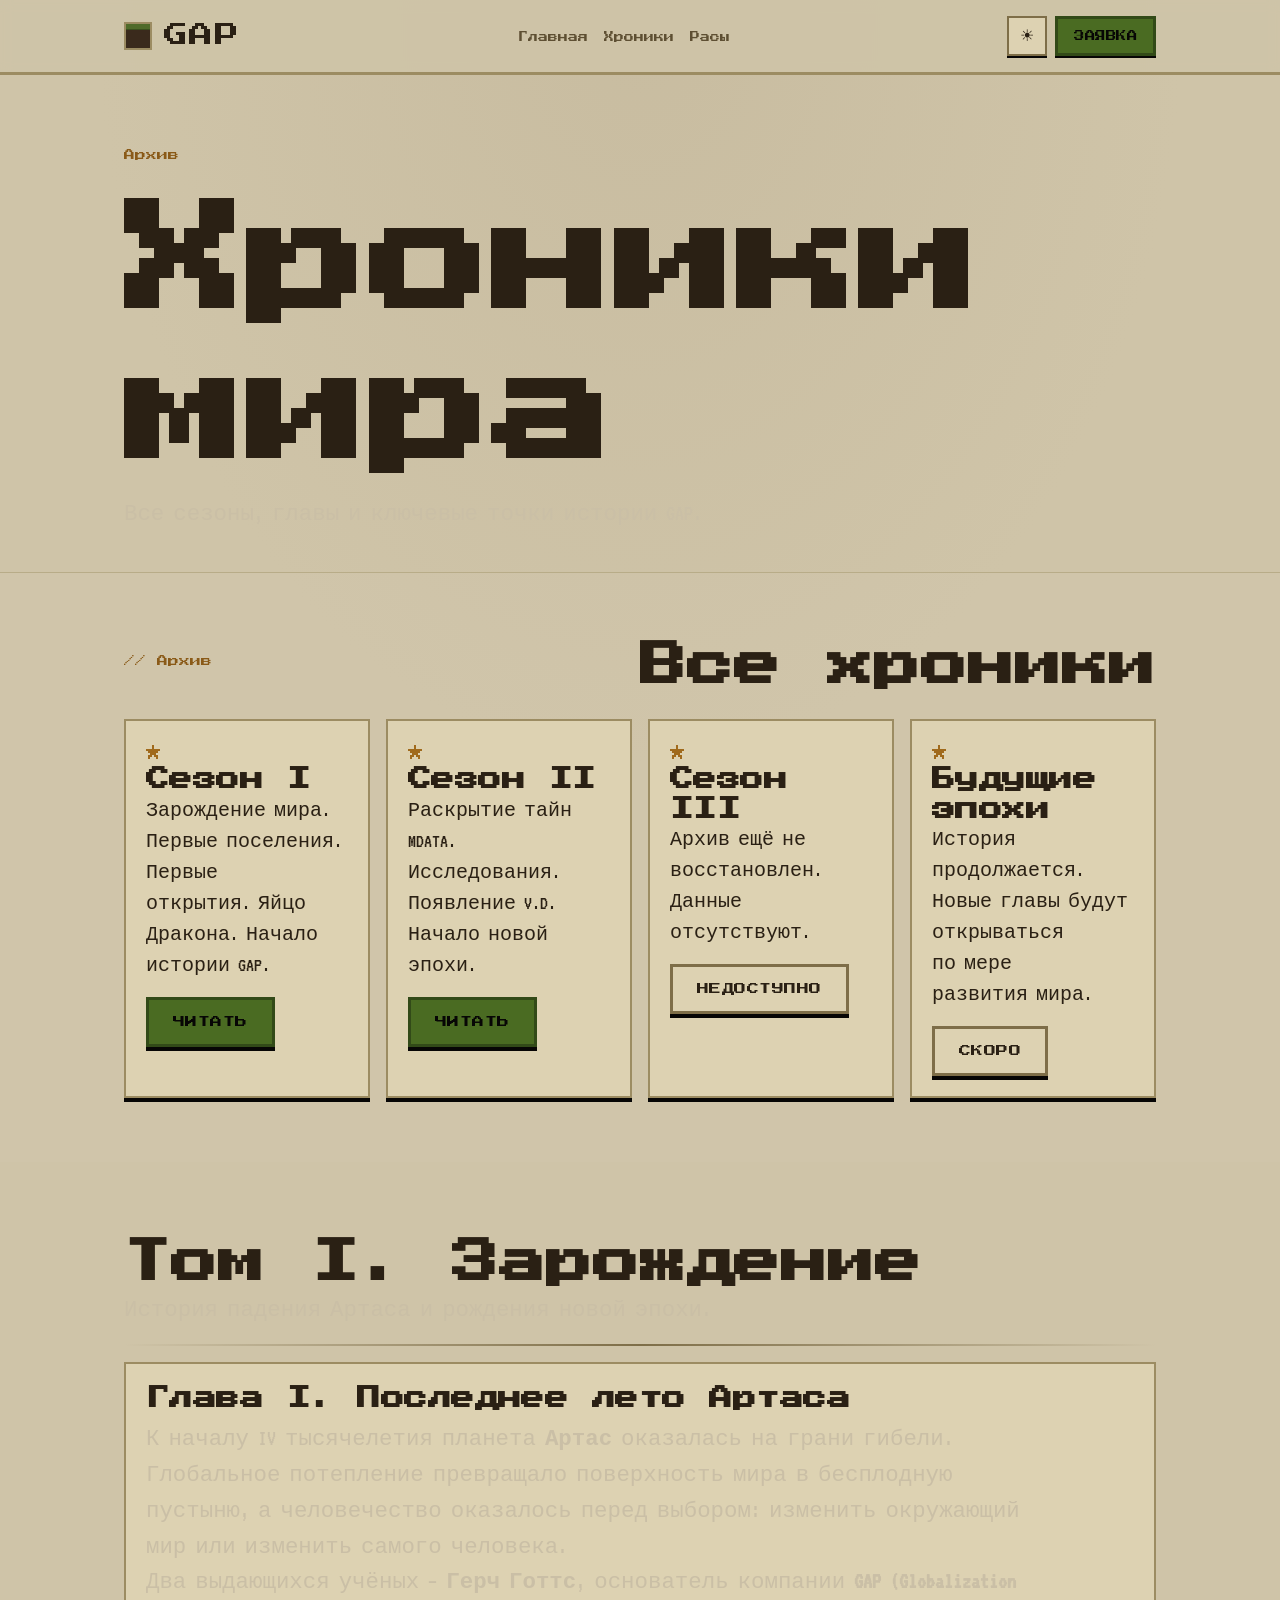
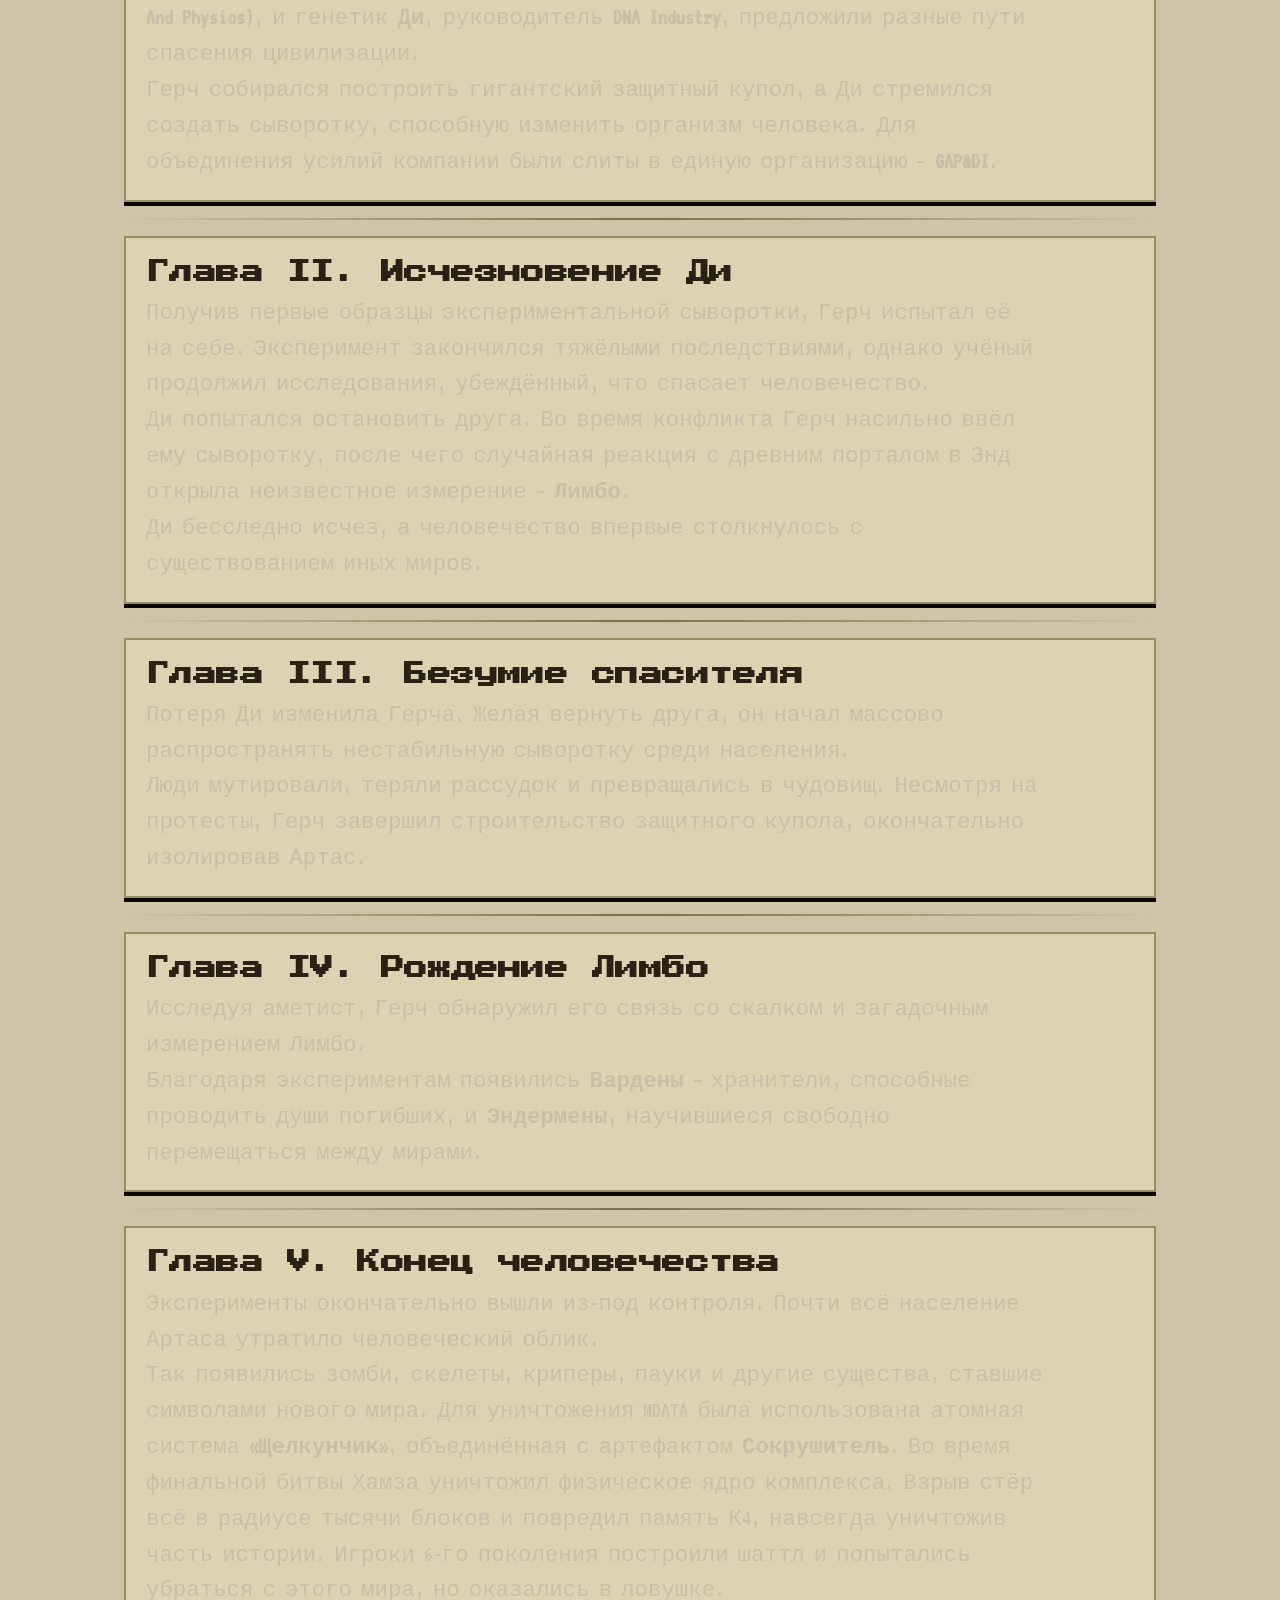
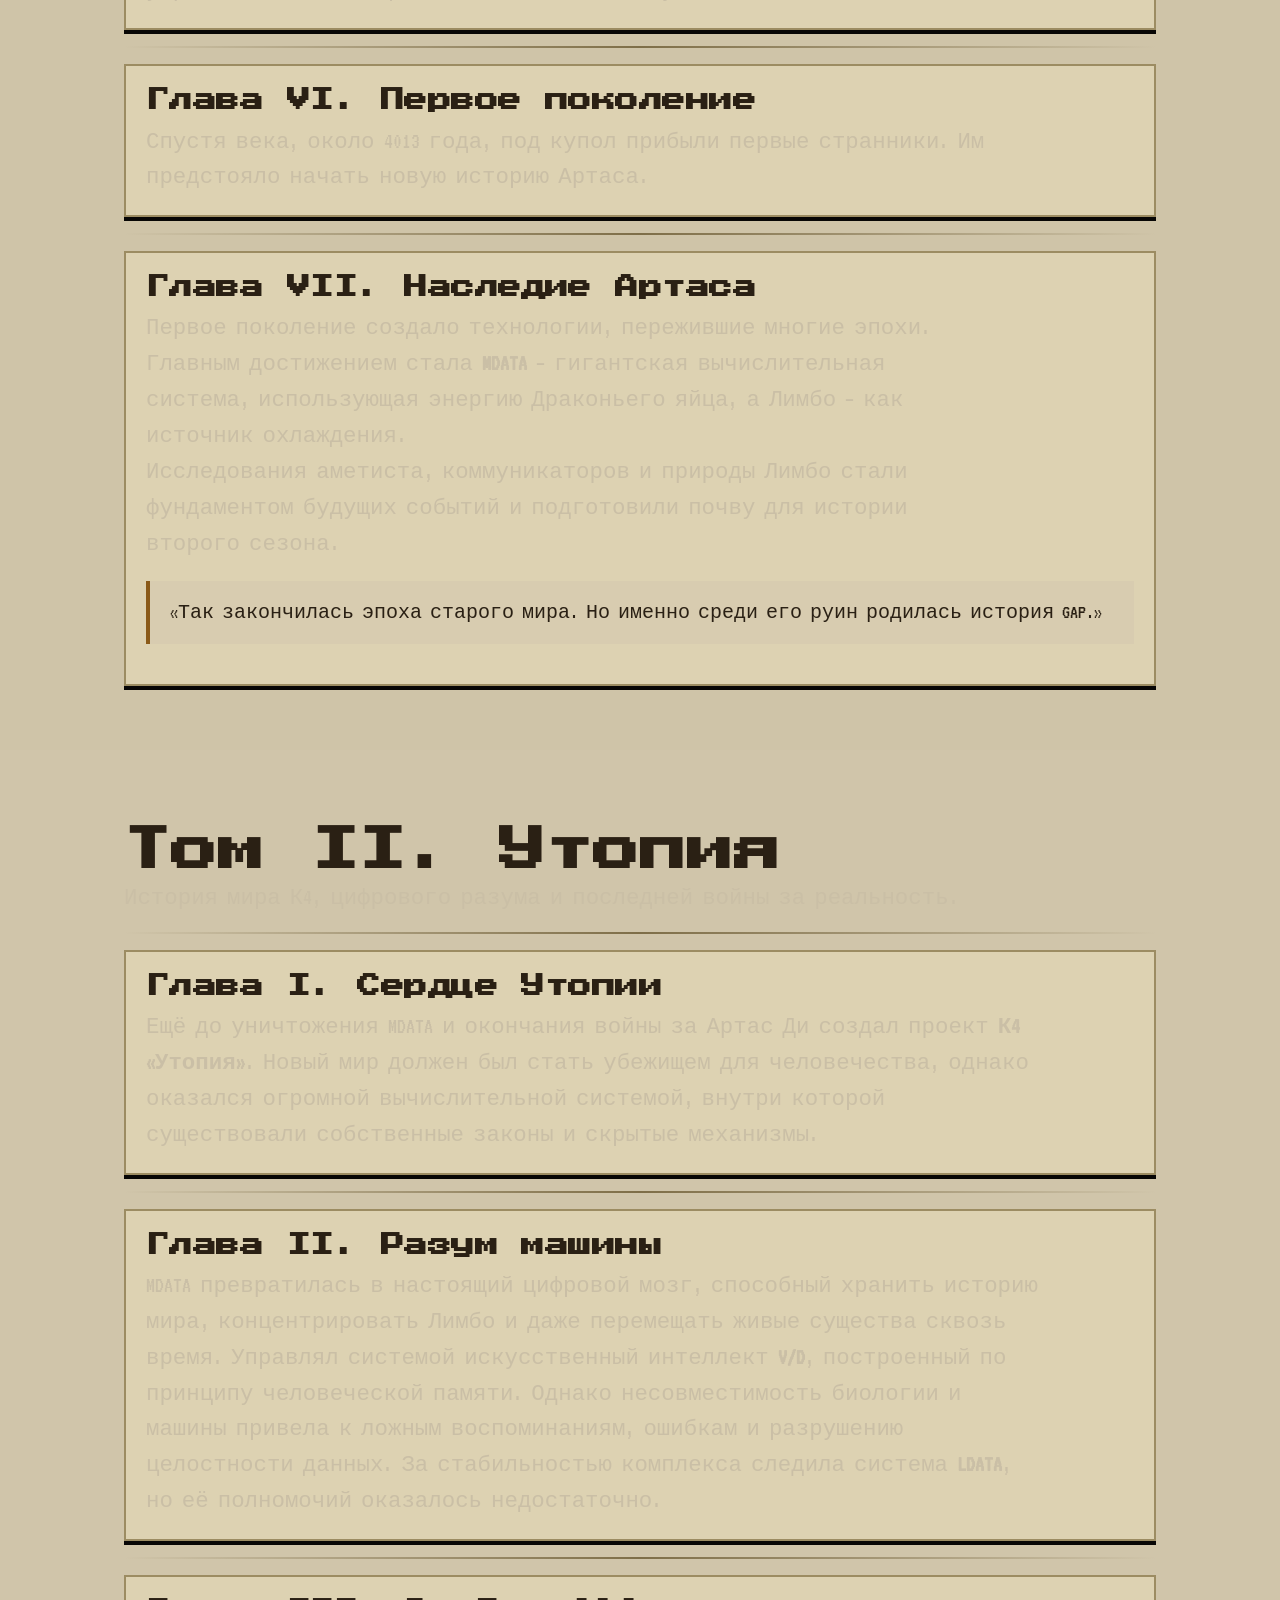
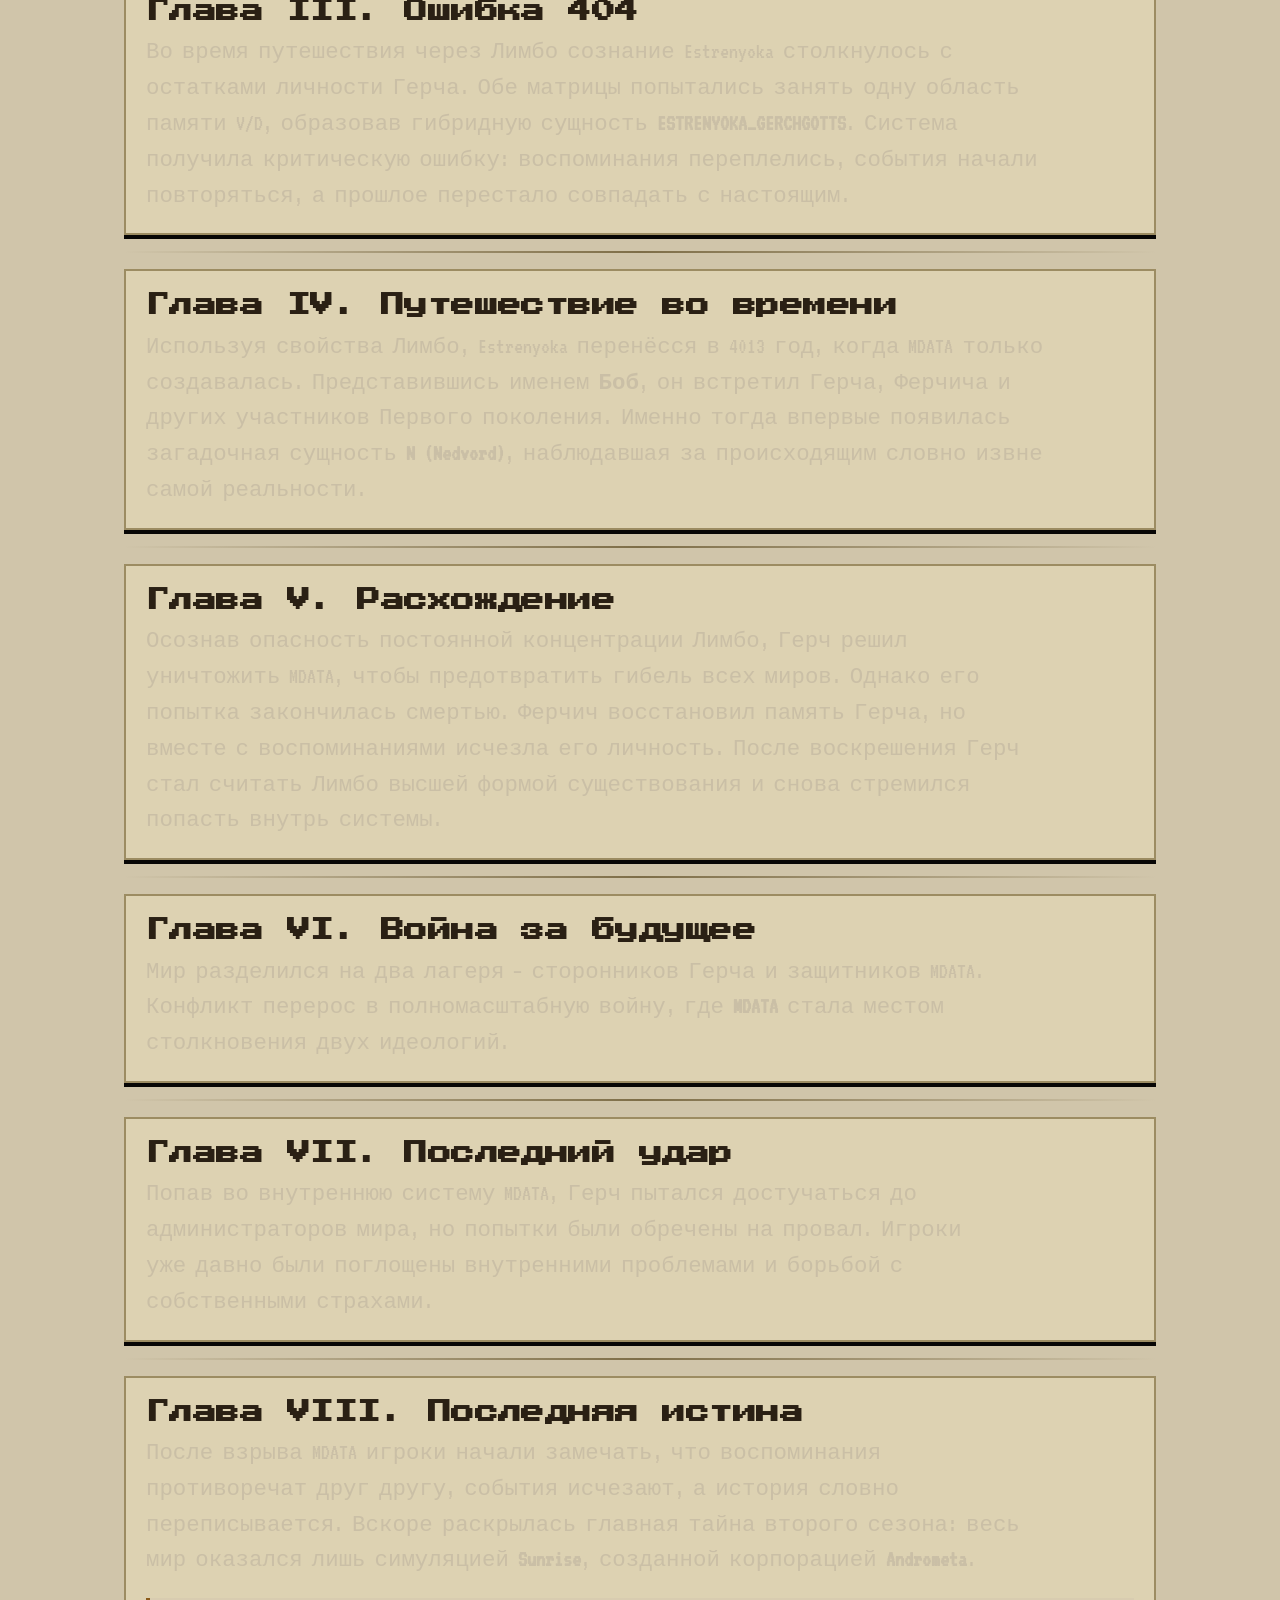
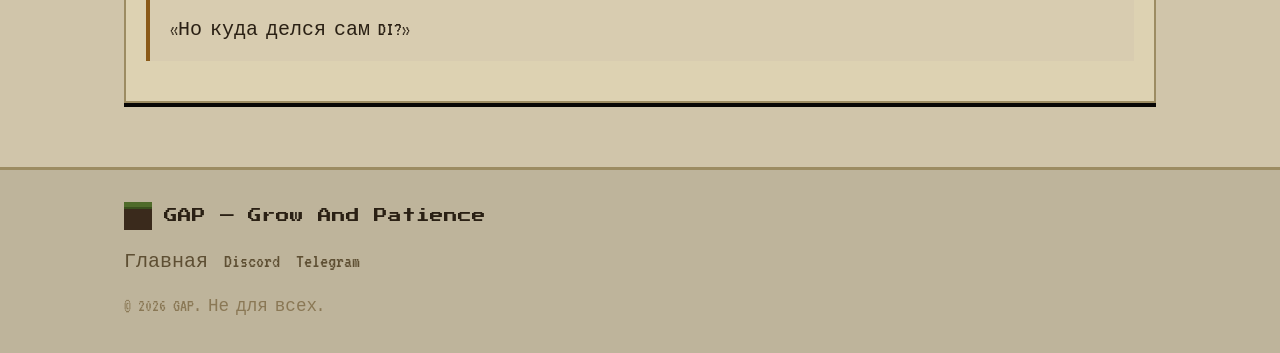
==== commit f924ef8e: "Add files via upload" ====
--- a/chronicles.html
+++ b/chronicles.html
@@ -4,8 +4,9 @@
   <meta charset="UTF-8">
   <meta name="viewport" content="width=device-width, initial-scale=1.0">
   <title>Хроники мира — GAP</title>
+  <meta name="description" content="Хроники мира GAP: сезон I, сезон II и архив будущих эпох.">
+  <link rel="icon" type="image/svg+xml" href="favicon.svg" />
   <link rel="stylesheet" href="style.css">
-
   <link rel="preconnect" href="https://fonts.googleapis.com">
   <link rel="preconnect" href="https://fonts.gstatic.com" crossorigin>
   <link href="https://fonts.googleapis.com/css2?family=Press+Start+2P&family=VT323&display=swap" rel="stylesheet">
@@ -18,15 +19,6 @@
           <rect x="0" y="0" width="16" height="16" fill="#3a2a1c"/>
           <rect x="0" y="0" width="16" height="4" fill="#4f6b2a"/>
           <rect x="0" y="3" width="16" height="1" fill="#3a4f1e"/>
-          <rect x="2" y="0" width="1" height="1" fill="#5e7d33"/>
-          <rect x="8" y="1" width="2" height="1" fill="#5e7d33"/>
-          <rect x="13" y="0" width="1" height="2" fill="#5e7d33"/>
-          <rect x="0" y="4" width="16" height="1" fill="#2a1d12"/>
-          <rect x="3" y="6" width="2" height="2" fill="#241811"/>
-          <rect x="9" y="5" width="1" height="1" fill="#241811"/>
-          <rect x="11" y="8" width="2" height="1" fill="#241811"/>
-          <rect x="5" y="10" width="1" height="2" fill="#241811"/>
-          <rect x="10" y="12" width="3" height="2" fill="#241811"/>
         </svg>
         <span class="brand__name">GAP</span>
       </a>
@@ -39,67 +31,58 @@
         </ul>
       </nav>
 
-      <button class="nav__toggle" id="navToggle" aria-label="Меню" aria-expanded="false" aria-controls="nav" type="button">
-        <span class="nav__toggle-bar"></span>
-        <span class="nav__toggle-bar"></span>
-        <span class="nav__toggle-bar"></span>
-      </button>
+      <div class="header__actions">
+        <button class="icon-btn" data-theme-toggle aria-label="Сменить тему" type="button">☾</button>
+        <a href="index.html#join" class="btn btn--primary btn--sm nav__cta">Заявка</a>
+        <button class="nav__toggle" id="navToggle" aria-label="Меню" aria-expanded="false" aria-controls="nav" type="button">
+          <span class="nav__toggle-bar"></span>
+        </button>
+      </div>
     </div>
   </header>
 
   <main>
+    <section class="hero hero--small">
+      <div class="container">
+        <span class="section__kicker">Архив</span>
+        <h1 class="hero__title">Хроники мира</h1>
+        <p class="hero__text">Все сезоны, главы и ключевые точки истории GAP.</p>
+      </div>
+    </section>
+
     <section class="section section--alt">
       <div class="container">
         <div class="section__head">
-          <span class="section__kicker">Архив</span>
-          <h1 class="section__title">Все хроники</h1>
+          <span class="section__kicker">// Архив</span>
+          <h2 class="section__title">Все хроники</h2>
         </div>
 
         <div class="chronicles-grid">
           <article class="chronicle-card">
             <div class="chronicle-card__icon">★</div>
-            <h2>Сезон I</h2>
-            <p>
-              Зарождение мира.<br>
-              Первые поселения.<br>
-              Первые открытия.<br>
-              Яйцо Дракона.<br>
-              Начало истории GAP.
-            </p>
+            <h3>Сезон I</h3>
+            <p>Зарождение мира. Первые поселения. Первые открытия. Яйцо Дракона. Начало истории GAP.</p>
             <a href="#season1" class="btn btn--primary">Читать</a>
           </article>
 
           <article class="chronicle-card">
             <div class="chronicle-card__icon">★</div>
-            <h2>Сезон II</h2>
-            <p>
-              Раскрытие тайн MDATA.<br>
-              Исследования.<br>
-              Появление V.D.<br>
-              Начало новой эпохи.
-            </p>
+            <h3>Сезон II</h3>
+            <p>Раскрытие тайн MDATA. Исследования. Появление V.D. Начало новой эпохи.</p>
             <a href="#season2" class="btn btn--primary">Читать</a>
           </article>
 
           <article class="chronicle-card">
             <div class="chronicle-card__icon">★</div>
-            <h2>Сезон III</h2>
-            <p>
-              Архив ещё не восстановлен.<br>
-              Данные отсутствуют.
-            </p>
+            <h3>Сезон III</h3>
+            <p>Архив ещё не восстановлен. Данные отсутствуют.</p>
             <button class="btn btn--ghost" disabled>Недоступно</button>
           </article>
 
           <article class="chronicle-card">
             <div class="chronicle-card__icon">★</div>
-            <h2>Будущие эпохи</h2>
-            <p>
-              История продолжается.<br>
-              Новые главы будут<br>
-              открываться по мере<br>
-              развития мира.
-            </p>
+            <h3>Будущие эпохи</h3>
+            <p>История продолжается. Новые главы будут открываться по мере развития мира.</p>
             <button class="btn btn--ghost" disabled>Скоро</button>
           </article>
         </div>
@@ -171,7 +154,7 @@
       </div>
     </section>
 
-    <section id="season2" class="season-page">
+    <section id="season2" class="season-page section--alt">
       <div class="container">
         <h2 class="section__title">Том II. Утопия</h2>
         <p class="season-subtitle">История мира К4, цифрового разума и последней войны за реальность.</p>
@@ -235,18 +218,353 @@
     </section>
   </main>
 
+  <footer class="footer">
+    <div class="container footer__inner">
+      <div class="footer__brand">
+        <svg width="28" height="28" viewBox="0 0 16 16" aria-hidden="true" shape-rendering="crispEdges">
+          <rect x="0" y="0" width="16" height="4" fill="#4f6b2a"/>
+          <rect x="0" y="4" width="16" height="12" fill="#3a2a1c"/>
+          <rect x="0" y="3" width="16" height="1" fill="#3a4f1e"/>
+        </svg>
+        <span>GAP — Grow And Patience</span>
+      </div>
+      <div class="footer__links">
+        <a href="index.html">Главная</a>
+        <a href="https://discord.gg/K4eqBtwQY" target="_blank" rel="noopener">Discord</a>
+        <a href="https://t.me/GerchAndPets" target="_blank" rel="noopener">Telegram</a>
+      </div>
+      <p class="footer__copy">© <span id="year"></span> GAP. Не для всех.</p>
+    </div>
+  </footer>
+
   <script src="main.js" defer></script>
-  <script>
-    const navToggle = document.getElementById("navToggle");
-    const nav = document.getElementById("nav");
-
-    if (navToggle && nav) {
-      navToggle.addEventListener("click", () => {
-        const isOpen = nav.getAttribute("data-open") === "true";
-        nav.setAttribute("data-open", String(!isOpen));
-        navToggle.setAttribute("aria-expanded", String(!isOpen));
+<script data-pplx-inline-edit>
+(function () {
+  if (window === window.top) return;
+
+  const allowedParentOrigins = ["https://www.perplexity.ai","https://perplexity.ai","https://testing.perplexity.ai","https://staging.perplexity.ai","https://*.preview.i.perplexity.ai","http://perplexity.localhost","http://localhost:1420","http://127.0.0.1:1420","http://localhost:3000","http://127.0.0.1:3000","http://localhost:5173","http://127.0.0.1:5173"];
+  const MAX_FONT_BYTES = 500 * 1024;
+  const MAX_TOTAL_FONT_BYTES = 2 * 1024 * 1024;
+  let scrollForwarding = false;
+  let scrollRaf = 0;
+  let trustedTopOrigin = null;
+
+  // Allow entries like "https://*.preview.i.perplexity.ai" — the wildcard
+  // matches a single DNS label (no dots), so "https://*.foo" cannot stretch
+  // across multiple labels.
+  function matchesAllowedOrigin(origin) {
+    if (!origin) return false;
+    for (const entry of allowedParentOrigins) {
+      if (!entry.includes("*")) {
+        if (entry === origin) return true;
+        continue;
+      }
+      const pattern = new RegExp(
+        "^" +
+          entry.replace(/[.+?^${}()|[\]\\]/g, "\\$&").replace(/\*/g, "[^.]+") +
+          "$",
+      );
+      if (pattern.test(origin)) return true;
+    }
+    return false;
+  }
+
+  // Trust decision: when the sender is same-origin-visible (event.origin is a
+  // real origin like https://www.perplexity.ai) we trust event.origin directly.
+  // When event.origin is "null" (opaque broker srcdoc), we fall back to the
+  // broker's stamped `parentOrigin` to identify the top window. The fallback
+  // is claim-only — we rely on the browser's native `targetOrigin` enforcement
+  // on the response path (see postToTrustedTop) to ensure replies can't be
+  // delivered to anyone but the actual top window of that claimed origin.
+  function getTrustedParentOrigin(event) {
+    const forwardedParentOrigin =
+      typeof event.data.parentOrigin === "string" ? event.data.parentOrigin : null;
+    const parentOrigin = event.origin === "null" ? forwardedParentOrigin : event.origin;
+    return matchesAllowedOrigin(parentOrigin) ? parentOrigin : null;
+  }
+
+  // All responses go to window.top with targetOrigin = the allowlisted origin.
+  // An attacker that iframes us inside their own null-origin broker can claim
+  // any parentOrigin they like, but the browser will drop the reply whenever
+  // the real top's origin doesn't match — so the screenshot never leaves.
+  function postToTrustedTop(message) {
+    if (!trustedTopOrigin) return;
+    try {
+      window.top.postMessage(message, trustedTopOrigin);
+    } catch (_error) {}
+  }
+
+  function inlineAll(original, clone) {
+    if (original.nodeType !== 1 || clone.nodeType !== 1) return;
+
+    try {
+      const computedStyle = getComputedStyle(original);
+      // cssText on a computed style is the serialized declaration in modern
+      // Chromium/Safari — a single read beats enumerating ~400 longhand
+      // properties. Firefox returns "" here, so we fall back on empty.
+      const serialized = computedStyle.cssText;
+      if (serialized) {
+        clone.style.cssText = serialized;
+      } else {
+        const parts = new Array(computedStyle.length);
+        for (let index = 0; index < computedStyle.length; index += 1) {
+          const property = computedStyle[index];
+          parts[index] = `${property}:${computedStyle.getPropertyValue(property)};`;
+        }
+        clone.style.cssText = parts.join("");
+      }
+    } catch (_error) {}
+
+    const originalChildren = original.children;
+    const clonedChildren = clone.children;
+    for (
+      let index = 0;
+      index < originalChildren.length && index < clonedChildren.length;
+      index += 1
+    ) {
+      inlineAll(originalChildren[index], clonedChildren[index]);
+    }
+  }
+
+  function extractFontUrl(srcValue) {
+    const matches = [
+      ...srcValue.matchAll(
+        /url\(["']?([^"')]+)["']?\)(?:\s*format\(["']?([^"')]+)["']?\))?/gi,
+      ),
+    ];
+    if (matches.length === 0) return null;
+    const woff2 = matches.find((m) => m[2] && m[2].toLowerCase().includes("woff2"));
+    if (woff2) return woff2[1];
+    const woff = matches.find((m) => m[2] && m[2].toLowerCase().includes("woff"));
+    if (woff) return woff[1];
+    return matches[0][1];
+  }
+
+  // Cache resolved font URL -> data URI across captures. Fonts on a page
+  // essentially never change, and a batch run emits multiple captures back to
+  // back — without this we'd refetch + re-base64 every time.
+  const fontDataUriCache = new Map();
+  const SRC_DECLARATION_RE = /src\s*:\s*[^;}]+/i;
+
+  async function fetchAsDataUri(url) {
+    if (fontDataUriCache.has(url)) return fontDataUriCache.get(url);
+    let dataUri = null;
+    try {
+      const response = await fetch(url, { mode: "cors", credentials: "omit" });
+      if (response.ok) {
+        const blob = await response.blob();
+        if (blob.size <= MAX_FONT_BYTES) {
+          dataUri = await new Promise((resolve) => {
+            const reader = new FileReader();
+            reader.onloadend = () =>
+              resolve(typeof reader.result === "string" ? reader.result : null);
+            reader.onerror = () => resolve(null);
+            reader.readAsDataURL(blob);
+          });
+        }
+      }
+    } catch (_error) {
+      dataUri = null;
+    }
+    fontDataUriCache.set(url, dataUri);
+    return dataUri;
+  }
+
+  function collectFontFaceRuleTexts() {
+    const rules = [];
+    for (const sheet of document.styleSheets) {
+      let cssRules;
+      try {
+        cssRules = sheet.cssRules;
+      } catch (_error) {
+        continue;
+      }
+      if (!cssRules) continue;
+      for (const rule of cssRules) {
+        const cssText = rule.cssText || "";
+        if (cssText.startsWith("@font-face")) rules.push(cssText);
+      }
+    }
+    return rules;
+  }
+
+  async function buildInlinedFontCss() {
+    const ruleTexts = collectFontFaceRuleTexts();
+    if (ruleTexts.length === 0) return null;
+
+    const resolved = ruleTexts.map((cssText) => {
+      if (!SRC_DECLARATION_RE.test(cssText)) return null;
+      const srcMatch = cssText.match(/src\s*:\s*([^;}]+)[;}]/i);
+      if (!srcMatch) return null;
+      const url = extractFontUrl(srcMatch[1]);
+      if (!url) return null;
+      try {
+        return { cssText, url: new URL(url, document.baseURI).href };
+      } catch (_error) {
+        return null;
+      }
+    });
+
+    const dataUris = await Promise.all(
+      resolved.map((entry) => (entry ? fetchAsDataUri(entry.url) : Promise.resolve(null))),
+    );
+
+    const inlined = [];
+    let totalBytes = 0;
+    for (let index = 0; index < resolved.length; index += 1) {
+      const entry = resolved[index];
+      const dataUri = dataUris[index];
+      if (!entry || !dataUri) continue;
+      const approxBytes = dataUri.length * 0.75;
+      if (totalBytes + approxBytes > MAX_TOTAL_FONT_BYTES) break;
+      totalBytes += approxBytes;
+      inlined.push(entry.cssText.replace(SRC_DECLARATION_RE, `src: url("${dataUri}")`));
+    }
+    return inlined.length > 0 ? inlined.join("\n") : null;
+  }
+
+  function stripExternal(clone) {
+    const images = clone.querySelectorAll("img");
+    for (let index = 0; index < images.length; index += 1) {
+      const src = images[index].getAttribute("src");
+      if (src && !src.startsWith("data:")) images[index].removeAttribute("src");
+    }
+
+    const elements = clone.querySelectorAll("*");
+    for (let index = 0; index < elements.length; index += 1) {
+      const style = elements[index].style.cssText;
+      if (style && style.includes("url(")) {
+        elements[index].style.cssText = style.replace(
+          /url\(["']?(?!data:)[^)"']*["']?\)/gi,
+          "none",
+        );
+      }
+    }
+  }
+
+  function emitScroll() {
+    scrollRaf = 0;
+    if (!scrollForwarding) return;
+    postToTrustedTop({
+      type: "INLINE_EDIT_SCROLL",
+      scrollX: window.scrollX,
+      scrollY: window.scrollY,
+    });
+  }
+
+  window.addEventListener(
+    "scroll",
+    function () {
+      if (!scrollForwarding || scrollRaf) return;
+      scrollRaf = requestAnimationFrame(emitScroll);
+    },
+    { passive: true, capture: true },
+  );
+
+  async function handleCaptureRequest(event) {
+    const requestId = event.data.requestId;
+    const scrollX = window.scrollX;
+    const scrollY = window.scrollY;
+    const width = window.innerWidth;
+    const height = window.innerHeight;
+
+    function postResult(dataUrl) {
+      postToTrustedTop({
+        type: "INLINE_EDIT_SCREENSHOT_RESULT",
+        requestId,
+        dataUrl,
+        scrollX,
+        scrollY,
       });
     }
-  </script>
-</body>
+
+    try {
+      // Wait for any pending web fonts to resolve so both inline metrics and
+      // the @font-face inlining below see the same loaded faces.
+      if (document.fonts && document.fonts.ready) {
+        try {
+          await document.fonts.ready;
+        } catch (_error) {}
+      }
+
+      const clone = document.documentElement.cloneNode(true);
+      inlineAll(document.documentElement, clone);
+
+      const removedNodes = clone.querySelectorAll("script,link[rel=\"stylesheet\"],style");
+      for (let index = 0; index < removedNodes.length; index += 1) {
+        removedNodes[index].remove();
+      }
+
+      stripExternal(clone);
+
+      // Re-embed web fonts as data-URI @font-face rules so the SVG rasterizer
+      // can resolve them — external font URLs aren't fetched during
+      // foreignObject rendering, which would otherwise force a fallback face
+      // and change text metrics.
+      const inlinedFontCss = await buildInlinedFontCss();
+      if (inlinedFontCss) {
+        const styleEl = document.createElement("style");
+        styleEl.textContent = inlinedFontCss;
+        const head = clone.querySelector("head");
+        if (head) head.appendChild(styleEl);
+        else clone.insertBefore(styleEl, clone.firstChild);
+      }
+
+      const html = new XMLSerializer().serializeToString(clone);
+      const svg =
+        `<svg xmlns="http://www.w3.org/2000/svg" width="${width}" height="${height}">` +
+        '<foreignObject width="100%" height="100%">' +
+        `<div xmlns="http://www.w3.org/1999/xhtml" style="width:${width}px;height:${height}px;overflow:hidden">` +
+        `<div style="position:relative;left:-${scrollX}px;top:-${scrollY}px">` +
+        html +
+        "</div></div></foreignObject></svg>";
+      const svgUrl = `data:image/svg+xml;charset=utf-8,${encodeURIComponent(svg)}`;
+      const image = new Image();
+      image.onload = function () {
+        const canvas = document.createElement("canvas");
+        canvas.width = width;
+        canvas.height = height;
+        canvas.getContext("2d").drawImage(image, 0, 0);
+        postResult(canvas.toDataURL("image/png"));
+      };
+      image.onerror = function () {
+        postResult(null);
+      };
+      image.src = svgUrl;
+    } catch (_error) {
+      postResult(null);
+    }
+  }
+
+  window.addEventListener("message", function (event) {
+    if (!event.data) return;
+    // Only accept messages from the direct parent frame. Blocks sibling /
+    // unrelated-window postMessage senders that could otherwise reach us.
+    if (event.source !== window.parent) return;
+
+    const trustedParentOrigin = getTrustedParentOrigin(event);
+    if (!trustedParentOrigin) return;
+    trustedTopOrigin = trustedParentOrigin;
+
+    if (event.data.type === "INLINE_EDIT_SCROLL_START") {
+      scrollForwarding = true;
+      emitScroll();
+      return;
+    }
+
+    if (event.data.type === "INLINE_EDIT_SCROLL_STOP") {
+      scrollForwarding = false;
+      if (scrollRaf) cancelAnimationFrame(scrollRaf);
+      scrollRaf = 0;
+      return;
+    }
+
+    if (event.data.type !== "INLINE_EDIT_CAPTURE_REQUEST") return;
+
+    handleCaptureRequest(event);
+  });
+})();
+
+
+</script></body>
 </html>
--- a/style.css
+++ b/style.css
@@ -1,14 +1,8 @@
-
-/* ---------- Design Tokens ---------- */
-/* GAP — Grow And Patience */
-
-/* ---------- Design Tokens ---------- */
 :root {
   --color-bg: #12100e;
   --color-bg-2: #16130f;
   --color-surface: #1c1814;
   --color-surface-2: #241f19;
-  --color-surface-offset: #1f1b16;
   --color-divider: #2e2820;
   --color-border: #3a3327;
   --color-border-strong: #4a4133;
@@ -29,32 +23,17 @@
   --color-ember: #c25e1c;
   --color-online: #6f8f3e;
 
-  --color-primary: var(--color-moss);
-  --color-primary-hover: var(--color-moss-hover);
-
   --shadow-pixel: 0 4px 0 0 #070605;
   --shadow-pixel-sm: 0 2px 0 0 #070605;
 
-  --hero-sky-1: #0a0908;
-  --hero-sky-2: #1c1810;
-  --hero-glow: rgba(194, 94, 28, 0.18);
-  --hero-floor-1: #3a2a1c;
-  --hero-floor-2: #241810;
-  --title-color: #e8dcbf;
-  --title-glow: rgba(224, 176, 78, 0.4);
-
-  --font-display: "Press Start 2P", "VT323", monospace;
-  --font-body: "VT323", "Press Start 2P", monospace;
-
-  --text-xs: 0.875rem;
+  --font-display: "Press Start 2P", monospace;
+  --font-body: "VT323", monospace;
+
   --text-sm: 1rem;
   --text-base: 1.25rem;
   --text-lg: 1.5rem;
   --text-xl: 2rem;
-  --text-2xl: 2.75rem;
-  --text-hero: clamp(3rem, 13vw, 7.5rem);
-
-  --space-1: 0.25rem;
+
   --space-2: 0.5rem;
   --space-3: 0.75rem;
   --space-4: 1rem;
@@ -76,7 +55,6 @@
   --color-bg-2: #c8bca0;
   --color-surface: #ddd2b2;
   --color-surface-2: #e4dbc0;
-  --color-surface-offset: #d6caaa;
   --color-divider: #b8ac88;
   --color-border: #9c8c62;
   --color-border-strong: #7e6e48;
@@ -94,18 +72,11 @@
   --color-gold-bright: #a06a1c;
   --color-ember: #a8531a;
   --color-online: #3f5a26;
-
-  --hero-sky-1: #b9ad8c;
-  --hero-sky-2: #a89870;
-  --hero-glow: rgba(168, 83, 26, 0.16);
-  --hero-floor-1: #5e4630;
-  --hero-floor-2: #4a3826;
-  --title-color: #2a2014;
-  --title-glow: rgba(138, 90, 24, 0.2);
-}
-
-/* ---------- Base ---------- */
-*, *::before, *::after {
+}
+
+*,
+*::before,
+*::after {
   box-sizing: border-box;
   margin: 0;
   padding: 0;
@@ -195,7 +166,6 @@
   }
 }
 
-/* ---------- Layout ---------- */
 .container {
   width: 100%;
   max-width: var(--content-default);
@@ -203,14 +173,13 @@
   padding-inline: var(--space-6);
 }
 
-/* ---------- Buttons ---------- */
 .btn {
   display: inline-flex;
   align-items: center;
   justify-content: center;
   gap: var(--space-2);
   font-family: var(--font-display);
-  font-size: var(--text-xs);
+  font-size: 0.75rem;
   letter-spacing: 0.04em;
   padding: var(--space-4) var(--space-6);
   border: 3px solid #070605;
@@ -226,18 +195,13 @@
 }
 
 .btn--sm {
-  font-size: 0.75rem;
+  font-size: 0.65rem;
   padding: var(--space-3) var(--space-4);
   box-shadow: var(--shadow-pixel-sm);
 }
 
-.btn--sm:active {
-  transform: translateY(2px);
-  box-shadow: none;
-}
-
 .btn--lg {
-  font-size: var(--text-sm);
+  font-size: 0.85rem;
   padding: var(--space-5) var(--space-8);
 }
 
@@ -264,18 +228,11 @@
   color: var(--color-moss-hover);
 }
 
-[data-theme="light"] .btn {
-  border-color: #2a2014;
-}
-
-/* ---------- Header ---------- */
 .header {
   position: sticky;
   top: 0;
   z-index: 50;
   width: 100%;
-  left: 0;
-  right: 0;
   background: color-mix(in srgb, var(--color-bg) 88%, transparent);
   backdrop-filter: blur(6px);
   border-bottom: 3px solid var(--color-border);
@@ -285,8 +242,9 @@
   display: flex;
   align-items: center;
   justify-content: space-between;
-  gap: var(--space-4);
+  gap: var(--space-3);
   min-height: 72px;
+  flex-wrap: wrap;
 }
 
 .brand {
@@ -296,6 +254,7 @@
   font-family: var(--font-display);
   font-size: var(--text-lg);
   color: var(--color-text);
+  flex-shrink: 0;
 }
 
 .brand__logo {
@@ -311,7 +270,9 @@
 .nav__list {
   display: flex;
   align-items: center;
-  gap: var(--space-6);
+  flex-wrap: wrap;
+  justify-content: flex-end;
+  gap: var(--space-4);
   list-style: none;
 }
 
@@ -319,1351 +280,679 @@
   position: relative;
   padding: var(--space-2) 0;
   font-family: var(--font-display);
-  font-size: 0.75rem;
+  font-size: 0.62rem;
   color: var(--color-text-muted);
-  text-transform: uppercase;
-  letter-spacing: 0.04em;
-  transition: color var(--transition);
-}
-
-.nav__link:hover {
-  color: var(--color-moss-hover);
-}
-
-.nav__link::after {
+  white-space: nowrap;
+}
+
+.nav__link:hover,
+.nav__link:focus-visible {
+  color: var(--color-text);
+}
+
+.nav__toggle {
+  display: none;
+  align-items: center;
+  justify-content: center;
+  width: 44px;
+  height: 44px;
+  border: 2px solid var(--color-border-strong);
+  background: var(--color-surface);
+  box-shadow: var(--shadow-pixel-sm);
+}
+
+.nav__toggle-bar {
+  display: block;
+  width: 18px;
+  height: 2px;
+  background: var(--color-text);
+  position: relative;
+}
+
+.nav__toggle-bar::before,
+.nav__toggle-bar::after {
   content: "";
   position: absolute;
   left: 0;
-  bottom: -2px;
-  width: 0;
-  height: 3px;
-  background: var(--color-moss);
-  transition: width var(--transition);
-}
-
-.nav__link:hover::after {
-  width: 100%;
-}
-
-.header__actions {
-  display: flex;
-  align-items: center;
-  gap: var(--space-3);
+  width: 18px;
+  height: 2px;
+  background: var(--color-text);
+}
+
+.nav__toggle-bar::before {
+  top: -6px;
+}
+
+.nav__toggle-bar::after {
+  top: 6px;
 }
 
 .icon-btn {
-  display: grid;
-  place-items: center;
   width: 40px;
   height: 40px;
+  border: 2px solid var(--color-border-strong);
+  background: var(--color-surface);
+  box-shadow: var(--shadow-pixel-sm);
+  display: inline-flex;
+  align-items: center;
+  justify-content: center;
+  font-size: 1rem;
+}
+
+.icon-btn:hover {
+  border-color: var(--color-gold);
+}
+
+.hero {
+  position: relative;
+  padding: var(--space-20) 0 var(--space-16);
+  border-bottom: 1px solid var(--color-divider);
+}
+
+.hero--small {
+  padding: var(--space-16) 0 var(--space-10);
+}
+
+.hero__title {
+  font-size: clamp(3rem, 13vw, 7.5rem);
+  margin: var(--space-4) 0 var(--space-2);
+}
+
+.hero__stark,
+.hero__subtitle,
+.hero__text,
+.season-subtitle,
+.chapter p,
+.race-card__subtitle,
+.staff-card__desc,
+.about-card p,
+.mode-card p,
+.rule p,
+.step p,
+.join__intro,
+.team__note,
+.ip-label,
+.ip-value,
+.status-text,
+.status-players {
+  font-family: var(--font-body);
+  font-size: 1.4rem;
+  line-height: 1.6;
+  color: #cabfa6;
+}
+
+.hero__stark {
+  font-family: var(--font-display);
+  font-size: 1.2rem;
+  color: var(--color-blood-bright);
+  letter-spacing: 0.06em;
+}
+
+.hero__subtitle {
+  color: var(--color-text-muted);
+}
+
+.hero__cta,
+.community__cta,
+.join__actions {
+  display: flex;
+  flex-wrap: wrap;
+  gap: var(--space-3);
+  margin-top: var(--space-6);
+}
+
+.section,
+.season-page {
+  padding: var(--space-16) 0;
+}
+
+.section--alt {
+  background: rgba(255, 255, 255, 0.02);
+}
+
+.section__head {
+  display: flex;
+  flex-wrap: wrap;
+  align-items: center;
+  gap: var(--space-4);
+  justify-content: space-between;
+  margin-bottom: var(--space-4);
+}
+
+.section__kicker {
+  display: inline-block;
+  font-family: var(--font-display);
+  font-size: 0.68rem;
+  color: var(--color-gold);
+  margin-bottom: var(--space-2);
+}
+
+.section__title {
+  font-size: clamp(1.75rem, 4vw, 2.9rem);
+}
+
+.about__grid,
+.modes__grid,
+.team__grid,
+.chronicles-grid,
+.steps {
+  display: grid;
+  gap: var(--space-4);
+  margin-top: var(--space-6);
+}
+
+.about__grid {
+  grid-template-columns: 1.1fr 1.4fr;
+  align-items: start;
+}
+
+.about__lead {
+  font-size: 1.8rem;
+}
+
+.about__cards,
+.modes__grid,
+.team__grid,
+.chronicles-grid {
+  grid-template-columns: repeat(auto-fit, minmax(220px, 1fr));
+}
+
+.about-card,
+.mode-card,
+.staff-card,
+.chronicle-card,
+.chapter,
+.race-card,
+.rule,
+.step,
+.server-card,
+.join__ip,
+.community__inner {
+  background: var(--color-surface);
   border: 2px solid var(--color-border);
-  background: var(--color-surface);
+  box-shadow: var(--shadow-pixel);
+}
+
+.about-card,
+.mode-card,
+.staff-card,
+.chronicle-card,
+.chapter,
+.race-card {
+  padding: var(--space-5);
+}
+
+.about-card__title,
+.mode-card__title,
+.staff-card__role,
+.step__title {
+  font-family: var(--font-display);
+  font-size: 0.9rem;
+  margin-bottom: var(--space-2);
+}
+
+.mode-card__bar {
+  height: 8px;
+  margin: calc(var(--space-5) * -1) calc(var(--space-5) * -1) var(--space-4);
+}
+
+.mode-card__bar--moss {
+  background: var(--color-moss);
+}
+
+.mode-card__bar--blood {
+  background: var(--color-blood);
+}
+
+.mode-card__list {
+  list-style: none;
+  padding: 0;
+  margin-top: var(--space-3);
+  display: grid;
+  gap: var(--space-2);
+  color: var(--color-text-muted);
+}
+
+.rules,
+.race-stats {
+  list-style: none;
+  padding: 0;
+  margin: var(--space-4) 0 0;
+  display: grid;
+  gap: var(--space-3);
+}
+
+.rule,
+.step {
+  display: grid;
+  grid-template-columns: auto 1fr;
+  gap: var(--space-3);
+  align-items: start;
+  padding: var(--space-4);
+}
+
+.rule__num,
+.step__num,
+.chronicle-card__icon {
+  font-family: var(--font-display);
+  font-size: 1rem;
+  color: var(--color-gold-bright);
+}
+
+.steps {
+  grid-template-columns: repeat(auto-fit, minmax(220px, 1fr));
+}
+
+.race-card {
+  display: grid;
+  grid-template-columns: 280px 1fr;
+  gap: var(--space-6);
+  align-items: start;
+  margin-top: var(--space-6);
+}
+
+.race-card__image img {
+  width: 100%;
+  border: 2px solid var(--color-border);
+}
+
+.race-card__image--placeholder {
+  aspect-ratio: 1;
+  display: flex;
+  align-items: center;
+  justify-content: center;
+  background: linear-gradient(135deg, var(--color-surface-2), var(--color-surface));
+  border: 2px solid var(--color-border);
+  color: var(--color-text-faint);
+  font-family: var(--font-display);
+  font-size: 0.6rem;
+  text-align: center;
+  padding: var(--space-4);
+}
+
+.race-card__content h2,
+.chapter h3 {
+  margin-bottom: var(--space-2);
+}
+
+.race-card__content h2 {
+  font-size: 1.6rem;
+}
+
+.race-card__content h3,
+.race-card__content h4 {
+  margin-top: var(--space-5);
+  margin-bottom: var(--space-2);
+}
+
+.race-stats li {
+  padding: var(--space-2) 0;
+  border-bottom: 1px solid var(--color-divider);
+}
+
+.server-card {
+  display: grid;
+  gap: var(--space-4);
+  margin-top: var(--space-6);
+  padding: var(--space-5);
+  max-width: 460px;
+}
+
+.server-card__status,
+.server-card__ip,
+.join__ip {
+  display: flex;
+  flex-wrap: wrap;
+  align-items: center;
+  gap: var(--space-3);
+}
+
+.status-dot {
+  width: 12px;
+  height: 12px;
+  border-radius: 50%;
+  background: var(--color-online);
+  box-shadow: 0 0 0 3px rgba(111, 143, 62, 0.15);
+}
+
+.status-dot--offline {
+  background: var(--color-blood);
+  box-shadow: 0 0 0 3px rgba(168, 50, 50, 0.15);
+}
+
+.ip-label {
+  color: var(--color-text-muted);
+}
+
+.ip-value {
   color: var(--color-text);
-  transition: background var(--transition), border-color var(--transition), color var(--transition);
-}
-
-.icon-btn:hover {
-  border-color: var(--color-moss);
-  color: var(--color-moss-hover);
-}
-
-.nav__toggle {
-  display: none;
-  flex-direction: column;
-  gap: 5px;
-  width: 40px;
-  height: 40px;
-  align-items: center;
+  font-family: var(--font-display);
+  font-size: 0.95rem;
+}
+
+.ip-value--lg {
+  font-size: 1.1rem;
+}
+
+.copy-toast {
+  display: inline-block;
+  margin-top: var(--space-3);
+  color: var(--color-gold);
+  opacity: 0;
+  transition: opacity var(--transition);
+}
+
+.copy-toast.is-visible {
+  opacity: 1;
+}
+
+.chronicle-card {
+  text-align: left;
+}
+
+.chronicle-card .btn {
+  margin-top: var(--space-4);
+}
+
+.season-page .container {
+  padding-top: var(--space-2);
+}
+
+.chapter {
+  margin-top: var(--space-4);
+}
+
+.race-divider {
+  height: 2px;
+  background: linear-gradient(90deg, transparent, var(--color-border-strong), transparent);
+  margin: var(--space-4) 0;
+}
+
+blockquote {
+  margin: var(--space-5) 0;
+  padding: var(--space-4) var(--space-5);
+  border-left: 4px solid var(--color-gold);
+  background: #1b1815;
+  color: #e8dcc0;
+}
+
+[data-theme="light"] blockquote {
+  background: #d8ccb0;
+  color: #2a2014;
+}
+
+.community__inner {
+  display: grid;
+  grid-template-columns: 1.2fr 0.8fr;
+  gap: var(--space-6);
+  align-items: center;
+  padding: var(--space-6);
+}
+
+.community__text .section__kicker,
+.community__text .section__title,
+.community__text p {
+  margin-bottom: var(--space-3);
+}
+
+.community__art {
+  display: flex;
   justify-content: center;
-  border: 2px solid var(--color-border);
-  background: var(--color-surface);
-}
-
-.nav__toggle-bar {
-  width: 20px;
-  height: 3px;
-  background: var(--color-text);
-  transition: transform var(--transition), opacity var(--transition);
-}
-
-.nav__toggle[aria-expanded="true"] .nav__toggle-bar:nth-child(1) {
-  transform: translateY(8px) rotate(45deg);
-}
-
-.nav__toggle[aria-expanded="true"] .nav__toggle-bar:nth-child(2) {
-  opacity: 0;
-}
-
-.nav__toggle[aria-expanded="true"] .nav__toggle-bar:nth-child(3) {
-  transform: translateY(-8px) rotate(-45deg);
-}
-
-@media (max-width: 860px) {
+}
+
+.footer {
+  border-top: 3px solid var(--color-border);
+  background: color-mix(in srgb, var(--color-bg) 92%, #000 8%);
+  padding: var(--space-8) 0;
+}
+
+.footer__inner {
+  display: grid;
+  gap: var(--space-4);
+}
+
+.footer__brand {
+  display: flex;
+  align-items: center;
+  gap: var(--space-3);
+  font-family: var(--font-display);
+  font-size: 0.85rem;
+}
+
+.footer__links {
+  display: flex;
+  flex-wrap: wrap;
+  gap: var(--space-4);
+  color: var(--color-text-muted);
+}
+
+.footer__links a:hover {
+  color: var(--color-gold);
+}
+
+.footer__copy {
+  color: var(--color-text-faint);
+  font-size: 1.1rem;
+}
+
+.nav {
+  position: relative;
+}
+
+.nav[data-open="true"] {
+  display: block;
+}
+
+.header__actions {
+  display: flex;
+  align-items: center;
+  gap: var(--space-2);
+  flex-shrink: 0;
+}
+
+@media (max-width: 900px) {
+  .container {
+    width: calc(100% - 24px);
+    padding-inline: 0;
+  }
+
+  .header__inner {
+    min-height: 64px;
+    padding: 10px 0;
+  }
+
+  .brand {
+    font-size: 0.85rem;
+    gap: var(--space-2);
+  }
+
+  .brand__logo {
+    width: 28px;
+    height: 28px;
+  }
+
+  .header__actions .btn,
+  .nav__cta {
+    display: none;
+  }
+
   .nav__toggle {
-    display: flex;
+    display: inline-flex;
   }
 
   .nav {
     position: fixed;
-    inset: 72px 0 auto 0;
-    background: var(--color-bg);
+    top: 65px;
+    left: 0;
+    right: 0;
+    display: none;
+    padding: 12px;
+    background: color-mix(in srgb, var(--color-bg) 96%, transparent);
     border-bottom: 3px solid var(--color-border);
-    transform: translateY(-120%);
-    transition: transform 200ms steps(6);
-    padding: var(--space-6) var(--space-6) var(--space-8);
+    backdrop-filter: blur(8px);
+    z-index: 55;
+    opacity: 0;
+    transform: translateY(-6px);
+    transition: opacity 160ms steps(4), transform 160ms steps(4);
   }
 
   .nav[data-open="true"] {
+    display: block;
+    opacity: 1;
     transform: translateY(0);
   }
 
   .nav__list {
+    display: grid;
+    grid-template-columns: 1fr;
+    gap: 8px;
+  }
+
+  .nav__link {
+    display: block;
+    padding: 14px 16px;
+    font-size: 0.68rem;
+    background: var(--color-surface);
+    border: 1px solid var(--color-border);
+    box-shadow: var(--shadow-pixel-sm);
+  }
+
+  .hero {
+    padding-top: 40px;
+    padding-bottom: 40px;
+  }
+
+  .hero__title {
+    font-size: clamp(2.5rem, 18vw, 4.5rem);
+  }
+
+  .hero__stark,
+  .hero__subtitle,
+  .hero__text,
+  .season-subtitle,
+  .chapter p,
+  .race-card__subtitle,
+  .staff-card__desc,
+  .about-card p,
+  .mode-card p,
+  .rule p,
+  .step p,
+  .join__intro,
+  .team__note,
+  .ip-label,
+  .ip-value,
+  .status-text,
+  .status-players {
+    font-size: 1.25rem;
+    line-height: 1.5;
+  }
+
+  .hero__cta,
+  .community__cta,
+  .join__actions {
     flex-direction: column;
-    align-items: flex-start;
-    gap: var(--space-5);
-  }
-
-  .nav__link {
-    font-size: var(--text-sm);
-  }
-
-  .nav__cta {
-    display: none;
-  }
-}
-
-/* ---------- Hero ---------- */
-.hero {
-  position: relative;
-  padding-block: var(--space-24) var(--space-16);
-  overflow: hidden;
-  isolation: isolate;
-}
-
-.hero__sky {
-  position: absolute;
-  inset: 0;
-  z-index: -2;
-  background: radial-gradient(ellipse at 50% 80%, var(--hero-sky-2), var(--hero-sky-1) 70%);
-}
-
-.hero__sky::after {
-  content: "";
-  position: absolute;
-  inset: 0;
-  background: radial-gradient(circle at 50% 78%, var(--hero-glow), transparent 45%);
-}
-
-.hero__ground {
-  position: absolute;
-  left: 0;
-  right: 0;
-  bottom: 0;
-  height: 120px;
-  z-index: -1;
-  background: linear-gradient(180deg, var(--hero-floor-1), var(--hero-floor-2));
-  border-top: 6px solid var(--color-moss);
-  box-shadow: inset 0 8px 0 -2px var(--color-moss-dark);
-}
-
-.hero__ground::after {
-  content: "";
-  position: absolute;
-  inset: 0;
-  background-image: repeating-linear-gradient(90deg, transparent 0 24px, rgba(0, 0, 0, 0.22) 24px 25px);
-}
-
-.hero__inner {
-  position: relative;
-  display: flex;
-  flex-direction: column;
-  align-items: center;
-  gap: var(--space-6);
-  padding-bottom: var(--space-20);
-  text-align: center;
-}
-
-.tag {
-  display: inline-flex;
-  align-items: center;
-  gap: var(--space-2);
-  padding: var(--space-2) var(--space-4);
-  font-family: var(--font-display);
-  font-size: 0.75rem;
-  letter-spacing: 0.1em;
-  text-transform: uppercase;
-  color: var(--color-text);
-  background: var(--color-surface);
-  border: 2px solid var(--color-border);
-  box-shadow: var(--shadow-pixel-sm);
-}
-
-.tag__rune {
-  color: var(--color-blood-bright);
-}
-
-.hero__title {
-  font-size: var(--text-hero);
-  color: var(--title-color);
-  letter-spacing: 0.04em;
-  text-shadow:
-    4px 0 0 var(--color-dirt-dark),
-    0 4px 0 var(--color-dirt-dark),
-    4px 4px 0 #070605,
-    0 0 30px var(--title-glow);
-}
-
-[data-theme="light"] .hero__title {
-  text-shadow: 3px 0 0 var(--color-dirt-dark), 0 3px 0 var(--color-dirt-dark), 3px 3px 0 rgba(0, 0, 0, 0.5);
-}
-
-.hero__stark {
-  font-family: var(--font-display);
-  font-size: var(--text-xl);
-  color: var(--color-blood-bright);
-  letter-spacing: 0.04em;
-  text-shadow: 3px 3px 0 #070605;
-}
-
-[data-theme="light"] .hero__stark {
-  text-shadow: 2px 2px 0 rgba(0, 0, 0, 0.3);
-}
-
-.hero__subtitle {
-  max-width: 18ch;
-  font-family: var(--font-body);
-  font-size: var(--text-xl);
-  color: var(--color-text);
-}
-
-.hero__cta {
-  display: flex;
-  flex-wrap: wrap;
-  gap: var(--space-4);
-  justify-content: center;
-}
-
-.copy-toast {
-  padding: var(--space-3) var(--space-5);
-  font-family: var(--font-display);
-  font-size: 0.75rem;
-  color: #070605;
-  background: var(--color-gold);
-  border: 2px solid #070605;
-  box-shadow: var(--shadow-pixel-sm);
-  opacity: 0;
-  transform: translateY(8px);
-  pointer-events: none;
-  transition: opacity var(--transition), transform var(--transition);
-}
-
-.copy-toast.is-show {
-  opacity: 1;
-  transform: translateY(0);
-}
-
-.server-card {
-  width: 100%;
-  max-width: 760px;
-  display: flex;
-  flex-direction: column;
-  background: var(--color-surface);
-  border: 3px solid var(--color-border-strong);
-  box-shadow: var(--shadow-pixel);
-}
-
-.server-card__status {
-  display: flex;
-  align-items: center;
-  gap: var(--space-3);
-  flex-wrap: wrap;
-  padding: var(--space-4) var(--space-5);
-  font-size: var(--text-base);
-  background: var(--color-surface-offset);
-  border-bottom: 3px solid var(--color-border);
-}
-
-.status-dot {
-  flex-shrink: 0;
-  width: 14px;
-  height: 14px;
-  background: var(--color-text-faint);
-  box-shadow: inset -3px -3px 0 rgba(0, 0, 0, 0.3);
-}
-
-.status-dot.is-online {
-  background: var(--color-online);
-  animation: pulse 1.6s steps(8) infinite;
-  box-shadow: inset -3px -3px 0 rgba(0, 0, 0, 0.3), 0 0 10px var(--color-online);
-}
-
-.status-dot.is-offline {
-  background: var(--color-blood);
-  box-shadow: inset -3px -3px 0 rgba(0, 0, 0, 0.3), 0 0 10px var(--color-blood);
-}
-
-@keyframes pulse {
-  0%, 100% { opacity: 1; }
-  50% { opacity: 0.4; }
-}
-
-.status-text {
-  color: var(--color-text);
-}
-
-.status-players {
-  margin-left: auto;
-  font-size: var(--text-base);
-  color: var(--color-text-muted);
-}
-
-.server-card__ip {
-  display: flex;
-  align-items: center;
-  gap: var(--space-4);
-  flex-wrap: wrap;
-  padding: var(--space-5);
-}
-
-.ip-label {
-  display: block;
-  width: 100%;
-  font-family: var(--font-display);
-  font-size: 0.625rem;
-  letter-spacing: 0.08em;
-  text-transform: uppercase;
-  color: var(--color-text-muted);
-}
-
-.ip-value {
-  flex: 1;
-  min-width: 0;
-  padding: var(--space-2) var(--space-4);
-  font-family: var(--font-display);
-  font-size: var(--text-base);
-  color: var(--color-moss-hover);
-  background: var(--color-bg);
-  border: 2px solid var(--color-border);
-  white-space: nowrap;
-  overflow-x: auto;
-  scrollbar-width: none;
-}
-
-.ip-value::-webkit-scrollbar {
-  display: none;
-}
-
-.ip-value--lg {
-  font-size: clamp(1rem, 5vw, 1.5rem);
-  padding: var(--space-4) var(--space-6);
-  text-align: center;
-}
-
-.server-card__ip .ip-value {
-  font-size: 1rem;
-}
-
-.server-card__ip .btn {
-  flex-shrink: 0;
-}
-
-/* ---------- Sections ---------- */
-.section {
-  position: relative;
-  padding-block: clamp(var(--space-12), 8vw, var(--space-24));
-}
-
-.section--alt {
-  background: var(--color-surface-offset);
-  border-block: 3px solid var(--color-border);
-}
-
-.section__head {
-  margin-bottom: var(--space-12);
-}
-
-.section__kicker {
-  display: inline-block;
-  margin-bottom: var(--space-4);
-  font-family: var(--font-display);
-  font-size: 0.75rem;
-  letter-spacing: 0.08em;
-  text-transform: uppercase;
-  color: var(--color-moss-hover);
-}
-
-.section__title {
-  font-size: var(--text-2xl);
-  color: var(--color-text);
-  text-shadow: 3px 3px 0 var(--color-dirt-dark);
-}
-
-[data-theme="light"] .section__title {
-  text-shadow: 2px 2px 0 rgba(0, 0, 0, 0.18);
-}
-
-/* ---------- About ---------- */
-.about__grid {
-  display: grid;
-  grid-template-columns: 1.1fr 1fr;
-  gap: var(--space-12);
-  align-items: start;
-}
-
-.about__lead {
-  font-size: var(--text-lg);
-  line-height: 1.6;
-}
-
-.about__lead strong {
-  color: var(--color-moss-hover);
-}
-
-.about__lead em {
-  font-style: normal;
-  color: var(--color-blood-bright);
-}
-
-.about__cards {
-  display: flex;
-  flex-direction: column;
-  gap: var(--space-5);
-}
-
-.about-card {
-  display: flex;
-  align-items: flex-start;
-  gap: var(--space-4);
-  padding: var(--space-6);
-  background: var(--color-surface);
-  border: 3px solid var(--color-border);
-  box-shadow: var(--shadow-pixel-sm);
-  transition: transform var(--transition), box-shadow var(--transition);
-}
-
-.about-card:hover {
-  transform: translate(-2px, -2px);
-  box-shadow: var(--shadow-pixel);
-  border-color: var(--color-moss-dark);
-}
-
-.about-card__icon {
-  flex-shrink: 0;
-  display: grid;
-  place-items: center;
-  width: 40px;
-  height: 40px;
-  color: var(--color-gold-bright);
-  background: var(--color-surface-offset);
-  border: 2px solid var(--color-border);
-}
-
-.about-card__icon svg {
-  width: 22px;
-  height: 22px;
-}
-
-.about-card__title {
-  margin-bottom: var(--space-2);
-  font-size: var(--text-base);
-  color: var(--color-moss-hover);
-}
-
-.about-card p {
-  font-size: var(--text-base);
-  color: var(--color-text-muted);
-}
-
-/* ---------- Modes ---------- */
-.modes__grid {
-  display: grid;
-  grid-template-columns: repeat(2, 1fr);
-  gap: var(--space-8);
-}
-
-.mode-card {
-  padding: var(--space-8);
-  background: var(--color-surface);
-  border: 3px solid var(--color-border);
-  box-shadow: var(--shadow-pixel);
-  overflow: hidden;
-  transition: transform var(--transition);
-}
-
-.mode-card:hover {
-  transform: translateY(-4px);
-}
-
-.mode-card__bar {
-  width: 100%;
-  height: 10px;
-}
-
-.mode-card__bar--moss {
-  background: var(--color-moss);
-  box-shadow: inset 0 -4px 0 var(--color-moss-dark);
-}
-
-.mode-card__bar--blood {
-  background: var(--color-blood);
-  box-shadow: inset 0 -4px 0 #6e2020;
-}
-
-.mode-card__title {
-  margin-bottom: var(--space-4);
-  font-size: var(--text-xl);
-  color: var(--color-text);
-}
-
-.mode-card p {
-  margin-bottom: var(--space-6);
-  font-size: var(--text-base);
-  color: var(--color-text-muted);
-}
-
-.mode-card__list {
-  display: flex;
-  flex-direction: column;
-  gap: var(--space-3);
-  list-style: none;
-}
-
-.mode-card__list li {
-  position: relative;
-  padding-left: var(--space-6);
-  font-size: var(--text-base);
-  color: var(--color-text);
-}
-
-.mode-card__list li::before {
-  content: "▸";
-  position: absolute;
-  left: 0;
-  color: var(--color-moss);
-}
-
-/* ---------- Code ---------- */
-.rules {
-  display: grid;
-  grid-template-columns: repeat(2, 1fr);
-  gap: var(--space-6);
-  list-style: none;
-  margin: 0;
-  padding: 0;
-}
-
-.rule {
-  display: flex;
-  align-items: flex-start;
-  gap: var(--space-5);
-  padding: var(--space-6) var(--space-6) var(--space-6) var(--space-5);
-  background: var(--color-surface);
-  border: 3px solid var(--color-border);
-  box-shadow: var(--shadow-pixel-sm);
-  transition: border-color var(--transition);
-}
-
-.rule:hover {
-  border-color: var(--color-blood);
-}
-
-.rule__num {
-  flex-shrink: 0;
-  font-family: var(--font-display);
-  font-size: var(--text-lg);
-  color: var(--color-blood-bright);
-  text-shadow: 2px 2px 0 var(--color-dirt-dark);
-}
-
-.rule p {
-  padding-top: var(--space-1);
-  font-size: var(--text-base);
-  color: var(--color-text);
-}
-
-/* ---------- Join ---------- */
-.join__intro {
-  max-width: 60ch;
-  margin-bottom: var(--space-10);
-  font-size: var(--text-lg);
-  color: var(--color-text-muted);
-}
-
-.steps {
-  display: grid;
-  grid-template-columns: repeat(4, 1fr);
-  gap: var(--space-6);
-  list-style: none;
-}
-
-.step {
-  position: relative;
-  padding: var(--space-6);
-  background: var(--color-surface);
-  border: 3px solid var(--color-border);
-  box-shadow: var(--shadow-pixel-sm);
-  transition: transform var(--transition), box-shadow var(--transition);
-}
-
-.step:hover {
-  transform: translateY(-3px);
-  box-shadow: var(--shadow-pixel);
-  border-color: var(--color-moss-dark);
-}
-
-.step__num {
-  display: inline-grid;
-  place-items: center;
-  width: 48px;
-  height: 48px;
-  margin-bottom: var(--space-4);
-  font-family: var(--font-display);
-  font-size: var(--text-base);
-  color: #070605;
-  background: var(--color-moss);
-  border: 2px solid var(--color-moss-dark);
-  box-shadow: var(--shadow-pixel-sm);
-}
-
-.step__title {
-  margin-bottom: var(--space-3);
-  font-size: var(--text-base);
-  color: var(--color-text);
-}
-
-.step p {
-  font-size: var(--text-base);
-  color: var(--color-text-muted);
-}
-
-.join__actions {
-  display: flex;
-  flex-wrap: wrap;
-  align-items: center;
-  justify-content: center;
-  gap: var(--space-8);
-  margin-top: var(--space-10);
-}
-
-.join__ip {
-  display: flex;
-  flex-direction: column;
-  gap: var(--space-2);
-}
-
-/* ---------- Team ---------- */
-.team__grid {
-  display: grid;
-  grid-template-columns: repeat(4, 1fr);
-  gap: var(--space-6);
-}
-
-.staff-card {
-  padding: var(--space-8) var(--space-5);
-  text-align: center;
-  background: var(--color-surface);
-  border: 3px solid var(--color-border);
-  box-shadow: var(--shadow-pixel-sm);
-  transition: transform var(--transition), box-shadow var(--transition);
-}
-
-.staff-card:hover {
-  transform: translateY(-4px);
-  box-shadow: var(--shadow-pixel);
-  border-color: var(--color-moss-dark);
-}
-
-.staff-card__avatar {
-  display: grid;
-  place-items: center;
-  width: 72px;
-  height: 72px;
-  margin: 0 auto var(--space-5);
-  color: var(--color-gold-bright);
-  background: var(--color-surface-offset);
-  border: 3px solid var(--color-border);
-}
-
-.staff-card__avatar svg {
-  width: 32px;
-  height: 32px;
-}
-
-.staff-card__role {
-  margin-bottom: var(--space-3);
-  font-size: var(--text-base);
-  color: var(--color-moss-hover);
-}
-
-.staff-card__desc {
-  font-size: var(--text-base);
-  color: var(--color-text-muted);
-}
-
-.team__note {
-  margin-top: var(--space-10);
-  text-align: center;
-  font-size: var(--text-base);
-  color: var(--color-text-muted);
-}
-
-/* ---------- Community ---------- */
-.community {
-  background: var(--color-surface);
-  border-block: 3px solid var(--color-border);
-}
-
-.community__inner {
-  display: flex;
-  align-items: center;
-  justify-content: space-between;
-  gap: var(--space-12);
-  flex-wrap: wrap;
-}
-
-.community__text {
-  max-width: 560px;
-}
-
-.community__text .section__title {
-  font-size: var(--text-xl);
-}
-
-.community__text p {
-  margin-bottom: var(--space-6);
-  font-size: var(--text-lg);
-  color: var(--color-text-muted);
-}
-
-.community__cta {
-  display: flex;
-  flex-wrap: wrap;
-  gap: var(--space-4);
-}
-
-.community__art {
-  padding: var(--space-8);
-  background: var(--color-surface-offset);
-  border: 3px solid var(--color-border);
-  box-shadow: var(--shadow-pixel), 0 0 24px rgba(194, 69, 69, 0.25);
-}
-
-.community__art svg {
-  image-rendering: pixelated;
-}
-
-/* ---------- Footer ---------- */
-.footer {
-  padding-block: var(--space-10);
-  background: var(--color-bg);
-  border-top: 3px solid var(--color-border);
-}
-
-.footer__inner {
-  display: flex;
-  flex-direction: column;
-  align-items: center;
-  gap: var(--space-4);
-  text-align: center;
-}
-
-.footer__brand {
-  display: flex;
-  align-items: center;
-  gap: var(--space-3);
-  font-family: var(--font-display);
-  font-size: var(--text-base);
-  color: var(--color-text);
-}
-
-.footer__links {
-  display: flex;
-  flex-wrap: wrap;
-  justify-content: center;
-  gap: var(--space-6);
-}
-
-.footer__links a {
-  font-size: var(--text-base);
-  color: var(--color-text-muted);
-  transition: color var(--transition);
-}
-
-.footer__links a:hover {
-  color: var(--color-moss-hover);
-}
-
-.footer__copy {
-  font-size: var(--text-base);
-  color: var(--color-text-faint);
-}
-
-/* ---------- Reveal ---------- */
-.reveal {
-  opacity: 0;
-  transform: translateY(16px);
-  transition: opacity 300ms steps(8), transform 300ms steps(8);
-}
-
-.reveal.is-visible {
-  opacity: 1;
-  transform: none;
-}
-
-/* ---------- Lore / Race ---------- */
-.race-card {
-  display: grid;
-  grid-template-columns: 420px 1fr;
-  gap: 55px;
-  margin: 90px 0;
-  padding: 45px;
-  background: linear-gradient(180deg, #191613, #131110);
-  border: 1px solid #3b3227;
-  border-radius: 18px;
-  box-shadow: 0 0 40px rgba(0, 0, 0, 0.45), inset 0 0 30px rgba(255, 255, 255, 0.02);
-  align-items: start;
-}
-
-.race-card__image {
-  position: sticky;
-  top: 40px;
-}
-
-.race-card__image img {
-  width: 100%;
-  display: block;
-  border-radius: 14px;
-  border: 1px solid #5b4930;
-  box-shadow: 0 15px 40px rgba(0, 0, 0, 0.45);
-  transition: 0.35s;
-}
-
-.race-card__image img:hover {
-  transform: scale(1.02);
-}
-
-.race-card__content h2 {
-  margin: 0;
-  font-size: 46px;
-  letter-spacing: 2px;
-  color: #f0e0ba;
-}
-
-.race-card__subtitle {
-  margin: 10px 0 35px;
-  font-size: 19px;
-  font-style: italic;
-  color: #bc9363;
-}
-
-.race-card h3 {
-  display: flex;
-  align-items: center;
-  gap: 18px;
-  margin-top: 45px;
-  margin-bottom: 25px;
-  font-size: 28px;
-  letter-spacing: 2px;
-  color: #d6b27d;
-}
-
-.race-card h3::after {
-  content: "";
-  flex: 1;
-  height: 1px;
-  background: #453629;
-}
-
-.race-card h4 {
-  margin-top: 28px;
-  margin-bottom: 10px;
-  color: #d9c6a0;
-}
-
-.race-card p {
-  font-size: 17px;
-  line-height: 2;
-  color: #c8bfb2;
-  text-align: justify;
-}
-
-.race-stats {
-  display: grid;
-  grid-template-columns: repeat(2, 1fr);
-  gap: 16px;
-  margin: 25px 0;
-  padding: 0;
-  list-style: none;
-}
-
-.race-stats li {
-  padding: 18px 20px;
-  background: #181512;
-  border: 1px solid #46392b;
-  border-radius: 12px;
-  transition: 0.3s;
-  font-size: 16px;
-}
-
-.race-stats li:hover {
-  transform: translateY(-3px);
-  border-color: #8d6942;
-  box-shadow: 0 8px 20px rgba(0, 0, 0, 0.3);
-}
-
-blockquote {
-  margin: 45px 0 0;
-  padding: 28px;
-  background: #171412;
-  border-left: 5px solid #b88b54;
-  color: #ddd;
-  font-size: 18px;
-  font-style: italic;
-}
-
-.race-divider {
-  width: 100%;
-  height: 1px;
-  margin: 45px 0;
-  background: linear-gradient(90deg, transparent, #6f5433, #caa36a, #6f5433, transparent);
-}
-
-/* ---------- Top bar ---------- */
-.topbar {
-  position: sticky;
-  top: 0;
-  z-index: 1000;
-  background: rgba(14, 12, 11, 0.95);
-  backdrop-filter: blur(12px);
-  border-bottom: 1px solid rgba(201, 147, 80, 0.18);
-  box-shadow: 0 8px 30px rgba(0, 0, 0, 0.45);
-}
-
-.topbar__inner {
-  display: flex;
-  justify-content: space-between;
-  align-items: center;
-  gap: 30px;
-  height: 82px;
-  max-width: 1400px;
-  margin: auto;
-  padding: 14px 24px;
-}
-
-.logo {
-  display: flex;
-  align-items: center;
-  gap: 14px;
-  text-decoration: none;
-  color: #f4e5c5;
-  font-size: 24px;
-  font-weight: 700;
-  letter-spacing: 0.08em;
-  transition: 0.3s;
-}
-
-.logo:hover {
-  color: #ffcf82;
-}
-
-.logo__icon {
-  display: flex;
-  align-items: center;
-  justify-content: center;
-  width: 42px;
-  height: 42px;
-  border: 1px solid rgba(201, 147, 80, 0.4);
-  background: #171311;
-  color: #d39a55;
-  font-size: 22px;
-  transform: rotate(45deg);
-}
-
-.logo__icon::before {
-  content: "✦";
-  transform: rotate(-45deg);
-}
-
-.lore-page .topbar {
-  position: sticky;
-  top: 0;
-  z-index: 100;
-  background: rgba(15, 12, 10, 0.95);
-  backdrop-filter: blur(12px);
-  border-bottom: 1px solid var(--color-border);
-}
-
-.lore-page .topbar__inner {
-  display: flex;
-  justify-content: space-between;
-  align-items: center;
-  gap: 30px;
-  padding: 18px 0;
-}
-
-.lore-page .logo {
-  display: flex;
-  align-items: center;
-  gap: 10px;
-  white-space: nowrap;
-  font-size: 20px;
-  font-weight: 700;
-  color: #fff;
-  text-decoration: none;
-}
-
-.lore-page .nav {
-  display: flex;
-  flex-wrap: wrap;
-  justify-content: flex-end;
-  gap: 10px;
-}
-
-.lore-page .nav a {
-  padding: 8px 14px;
-  font-size: 14px;
-  color: #d8cfc2;
-  text-decoration: none;
-  border: 1px solid var(--color-border);
-  border-radius: 999px;
-}
-
-/* ---------- Responsive ---------- */
-@media (max-width: 900px) {
-  .lore-page .topbar__inner {
-    flex-direction: column;
-    align-items: flex-start;
-  }
-
-  .lore-page .nav {
+    align-items: stretch;
+  }
+
+  .hero__cta .btn,
+  .community__cta .btn,
+  .join__actions .btn {
     width: 100%;
-    overflow-x: auto;
-    flex-wrap: nowrap;
-    padding-bottom: 8px;
-    scrollbar-width: none;
-  }
-
-  .lore-page .nav::-webkit-scrollbar {
-    display: none;
-  }
-
-  .lore-page .nav a {
-    flex: 0 0 auto;
+  }
+
+  .about__grid,
+  .about__cards,
+  .modes__grid,
+  .team__grid,
+  .chronicles-grid,
+  .community__inner {
+    grid-template-columns: 1fr;
   }
 
   .race-card {
     grid-template-columns: 1fr;
-  }
-}
-
-@media (max-width: 768px) {
+    gap: var(--space-4);
+    padding: 14px;
+  }
+
+  .race-card__content h2 {
+    font-size: 1.2rem;
+  }
+
+  .race-card__content h3,
+  .race-card__content h4 {
+    font-size: 0.95rem;
+  }
+
+  .chapter,
+  .about-card,
+  .mode-card,
+  .staff-card,
+  .chronicle-card {
+    padding: 14px;
+  }
+
+  .rule,
+  .step {
+    padding: 14px;
+  }
+
+  .community__inner {
+    padding: 14px;
+  }
+}
+
+@media (max-width: 520px) {
   .container {
-    padding-inline: 16px;
+    width: calc(100% - 16px);
   }
 
   .header__inner {
-    min-height: 64px;
-  }
-
-  .hero {
-    padding-block: 40px 30px;
-  }
-
-  .hero__title {
-    font-size: 48px;
-    line-height: 0.9;
-  }
-
-  .hero__subtitle {
-    max-width: 100%;
-    padding-inline: 10px;
-    font-size: 1.1rem;
-  }
-
-  .hero__cta {
-    flex-direction: column;
+    min-height: 60px;
+    padding: 8px 0;
+  }
+
+  .brand {
+    font-size: 0.72rem;
+  }
+
+  .nav {
+    top: 60px;
+    padding: 10px;
+  }
+
+  .nav__link {
+    font-size: 0.6rem;
+    padding: 12px 14px;
+  }
+
+  .section,
+  .hero,
+  .season-page {
+    padding-top: 32px;
+    padding-bottom: 32px;
+  }
+
+  .section__title {
+    font-size: clamp(1.4rem, 7vw, 2rem);
+  }
+
+  .btn {
+    min-height: 44px;
+    padding: 10px 14px;
+    font-size: 0.62rem;
+  }
+
+  .race-card__image img {
     width: 100%;
-  }
-
-  .hero__cta .btn {
-    width: 100%;
-  }
-
-  .server-card {
-    max-width: 100%;
-  }
-
-  .server-card__status {
-    flex-direction: column;
-    align-items: flex-start;
-    gap: 8px;
-  }
-
-  .status-players {
-    margin-left: 0;
-  }
-
-  .server-card__ip {
-    flex-direction: column;
-  }
-
-  .ip-value {
-    width: 100%;
-    text-align: center;
-  }
-
-  .section__head {
-    text-align: center;
-  }
-
-  .section__title {
-    font-size: 32px !important;
-  }
-
-  .about__grid {
-    display: flex;
-    flex-direction: column;
-    gap: 24px;
-  }
-
-  .about__lead {
-    max-width: 100%;
-    margin: 0 auto;
-    text-align: center;
-    font-size: 1.1rem;
-  }
-
-  .about__cards {
-    width: 100%;
-  }
-
-  .about-card {
-    width: 100%;
-    padding: 20px;
-  }
-
-  .team__grid,
-  .modes__grid,
-  .rules,
-  .steps {
-    grid-template-columns: 1fr;
-  }
-
-  .community__inner {
-    flex-direction: column;
-    text-align: center;
-  }
-
-  .community__cta {
-    justify-content: center;
+    height: auto;
   }
 
   .footer__links {
-    flex-direction: column;
     gap: 12px;
   }
 
-  .staff-card {
-    padding: 24px 18px;
-  }
-
-  .join__actions {
-    flex-direction: column;
-    align-items: center;
-    gap: 20px;
-  }
-
-  .join__ip {
-    width: 100%;
-    max-width: 320px;
-  }
-
-  .ip-value--lg {
-    display: block;
-    width: 100%;
-    box-sizing: border-box;
-    padding: 12px 16px;
-    font-size: 0.85rem;
-    white-space: nowrap;
-    overflow: hidden;
-    text-align: center;
-  }
-
-  .rules {
-    display: flex;
-    flex-direction: column;
-    gap: 16px;
-    width: 100%;
-  }
-
-  .rule {
-    width: 100%;
-    padding: 20px;
-  }
-
-  .rule__num {
-    width: 42px;
-    min-width: 42px;
-    margin-top: 4px;
-    text-align: center;
-    line-height: 1;
-  }
-
-  .rule p {
-    flex: 1;
-    max-width: none;
-    margin: 0;
-    word-break: break-word;
-  }
-
-  .modes__grid {
-    gap: 18px;
-  }
-
-  .mode-card {
-    width: 100%;
-    margin: 0;
-    padding: 20px;
-    box-sizing: border-box;
-  }
-
-  .mode-card__title {
-    margin-bottom: 12px;
-    font-size: 1.35rem;
-    line-height: 1.3;
-  }
-
-  .mode-card p {
-    margin-bottom: 16px;
-    font-size: 1.05rem !important;
-  }
-
-  .mode-card__list {
-    gap: 10px;
-  }
-
-  .mode-card__list li {
-    padding-left: 22px;
+  .footer__copy {
     font-size: 1rem;
-    line-height: 1.45;
-  }
-
-  .race-card {
-    padding: 35px;
-  }
-
-  .race-card__content h2 {
-    font-size: 2.6rem;
-  }
-
-  .race-card h3 {
-    font-size: 22px !important;
-  }
-
-  .rule p,
-  .mode-card p,
-  .about-card p,
-  .join__intro,
-  .staff-card__desc {
-    font-size: 16px !important;
-  }
-
-  .rule__num {
-    font-size: 20px !important;
-  }
-}
-
-@media (max-width: 480px) {
-  :root {
-    --text-base: 1.1rem;
-    --text-lg: 1.25rem;
-    --text-xl: 1.6rem;
-    --text-2xl: 2rem;
-  }
-
-  .hero__title {
-    font-size: 42px !important;
-  }
-
-  .hero__stark {
-    font-size: var(--text-lg);
-  }
-
-  .hero__subtitle {
-    font-size: var(--text-base);
-    max-width: 26ch;
-  }
-
-  .brand__name {
-    font-size: 0.9rem;
-  }
-
-  .btn {
-    font-size: 0.75rem;
-    padding: 12px 16px;
-  }
-
-  .staff-card__avatar {
-    width: 60px;
-    height: 60px;
-  }
-
-  .staff-card__avatar svg {
-    width: 28px;
-    height: 28px;
-  }
-
-  .section {
-    padding-block: 50px;
-  }
-
-  .about-card {
-    display: flex;
-    flex-direction: column;
-    align-items: center;
-    gap: 16px;
-    text-align: center;
-  }
-
-  .about-card__icon {
-    margin: 0;
-  }
-
-  .section__title {
-    font-size: 28px !important;
-  }
-
-  .rule p,
-  .mode-card p {
-    font-size: 15px !important;
-  }
-
-  .hero__title {
-    font-size: clamp(48px, 18vw, 72px);
-  }
-
-  .race-card {
-    margin: 60px 0;
-    padding: 22px;
-    gap: 28px;
-  }
-
-  .race-card__content h2 {
-    font-size: 2rem;
-  }
-
-  .race-card p {
-    font-size: 15px;
-    line-height: 1.8;
-    text-align: left;
-  }
-
-  .race-stats {
-    grid-template-columns: 1fr;
-  }
-
-  .topbar__inner {
-    gap: 16px;
-    padding: 14px 16px;
-  }
-}
+  }
+}
